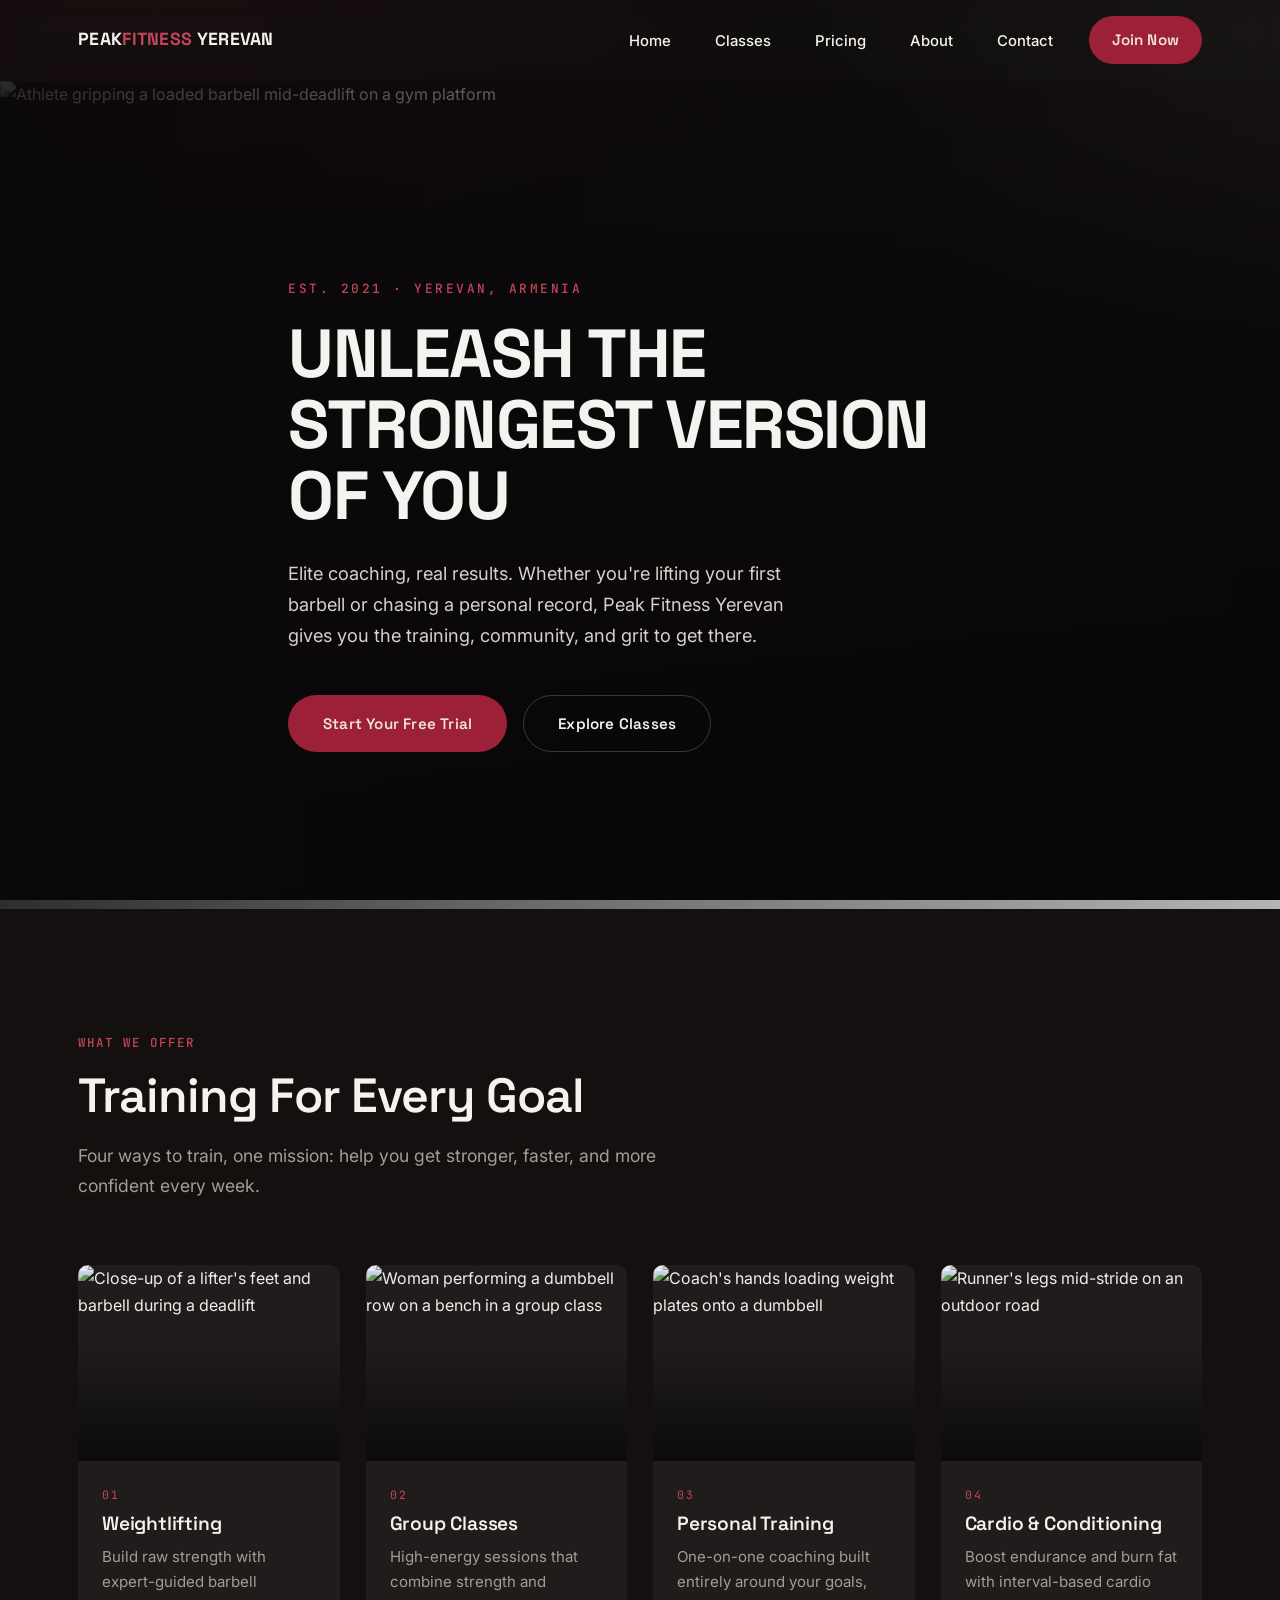
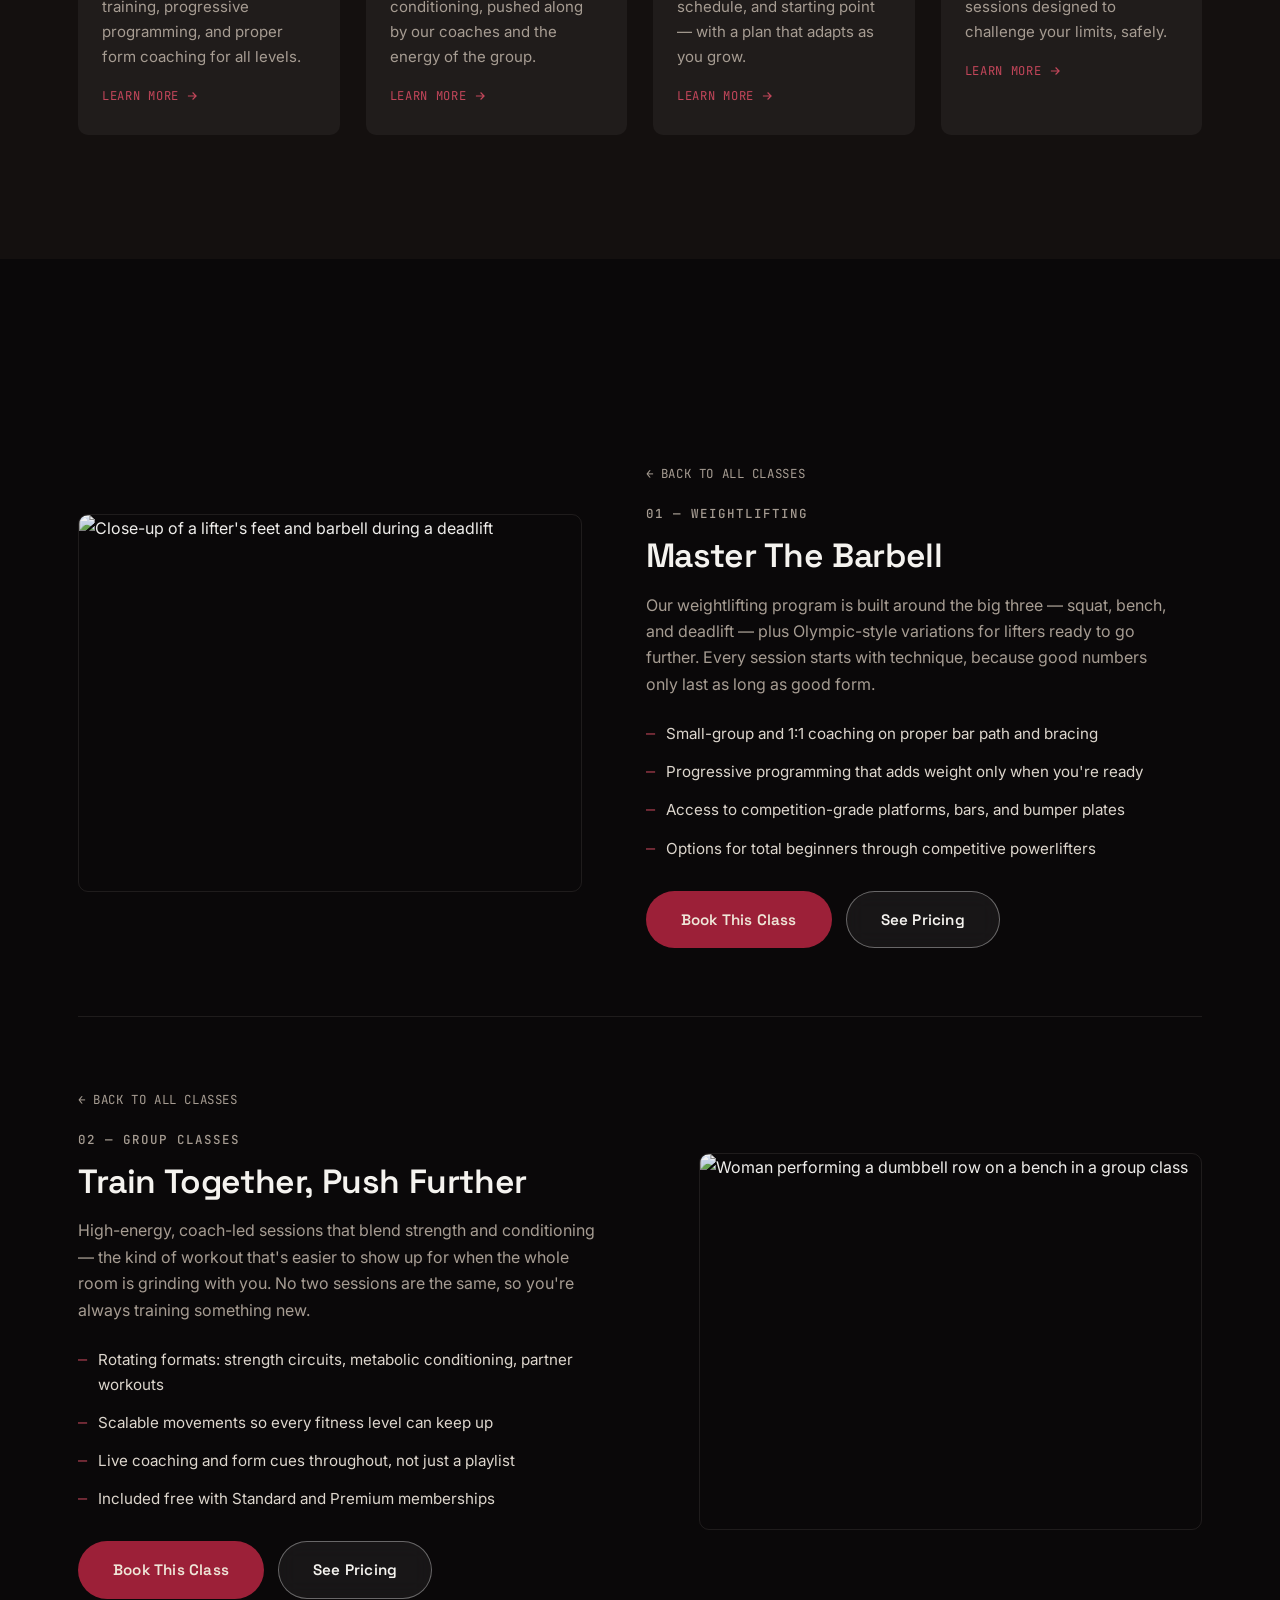
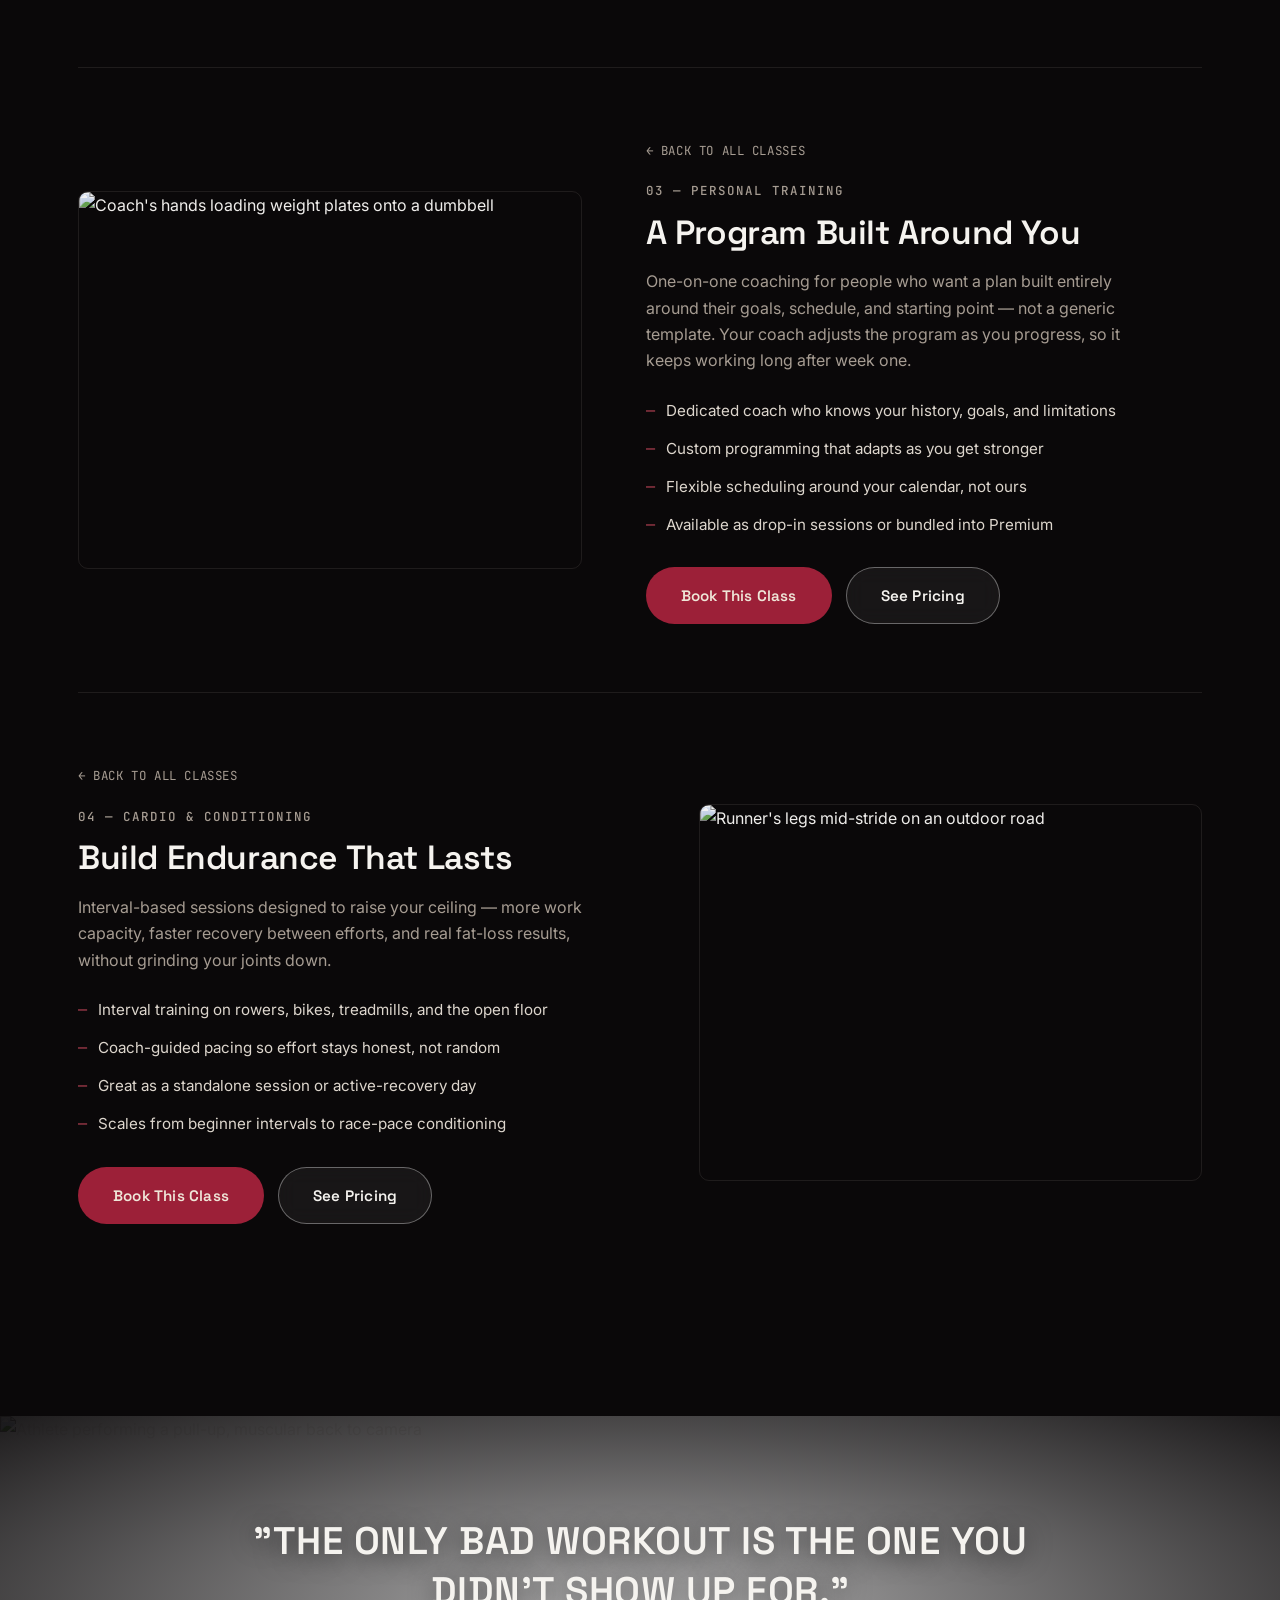
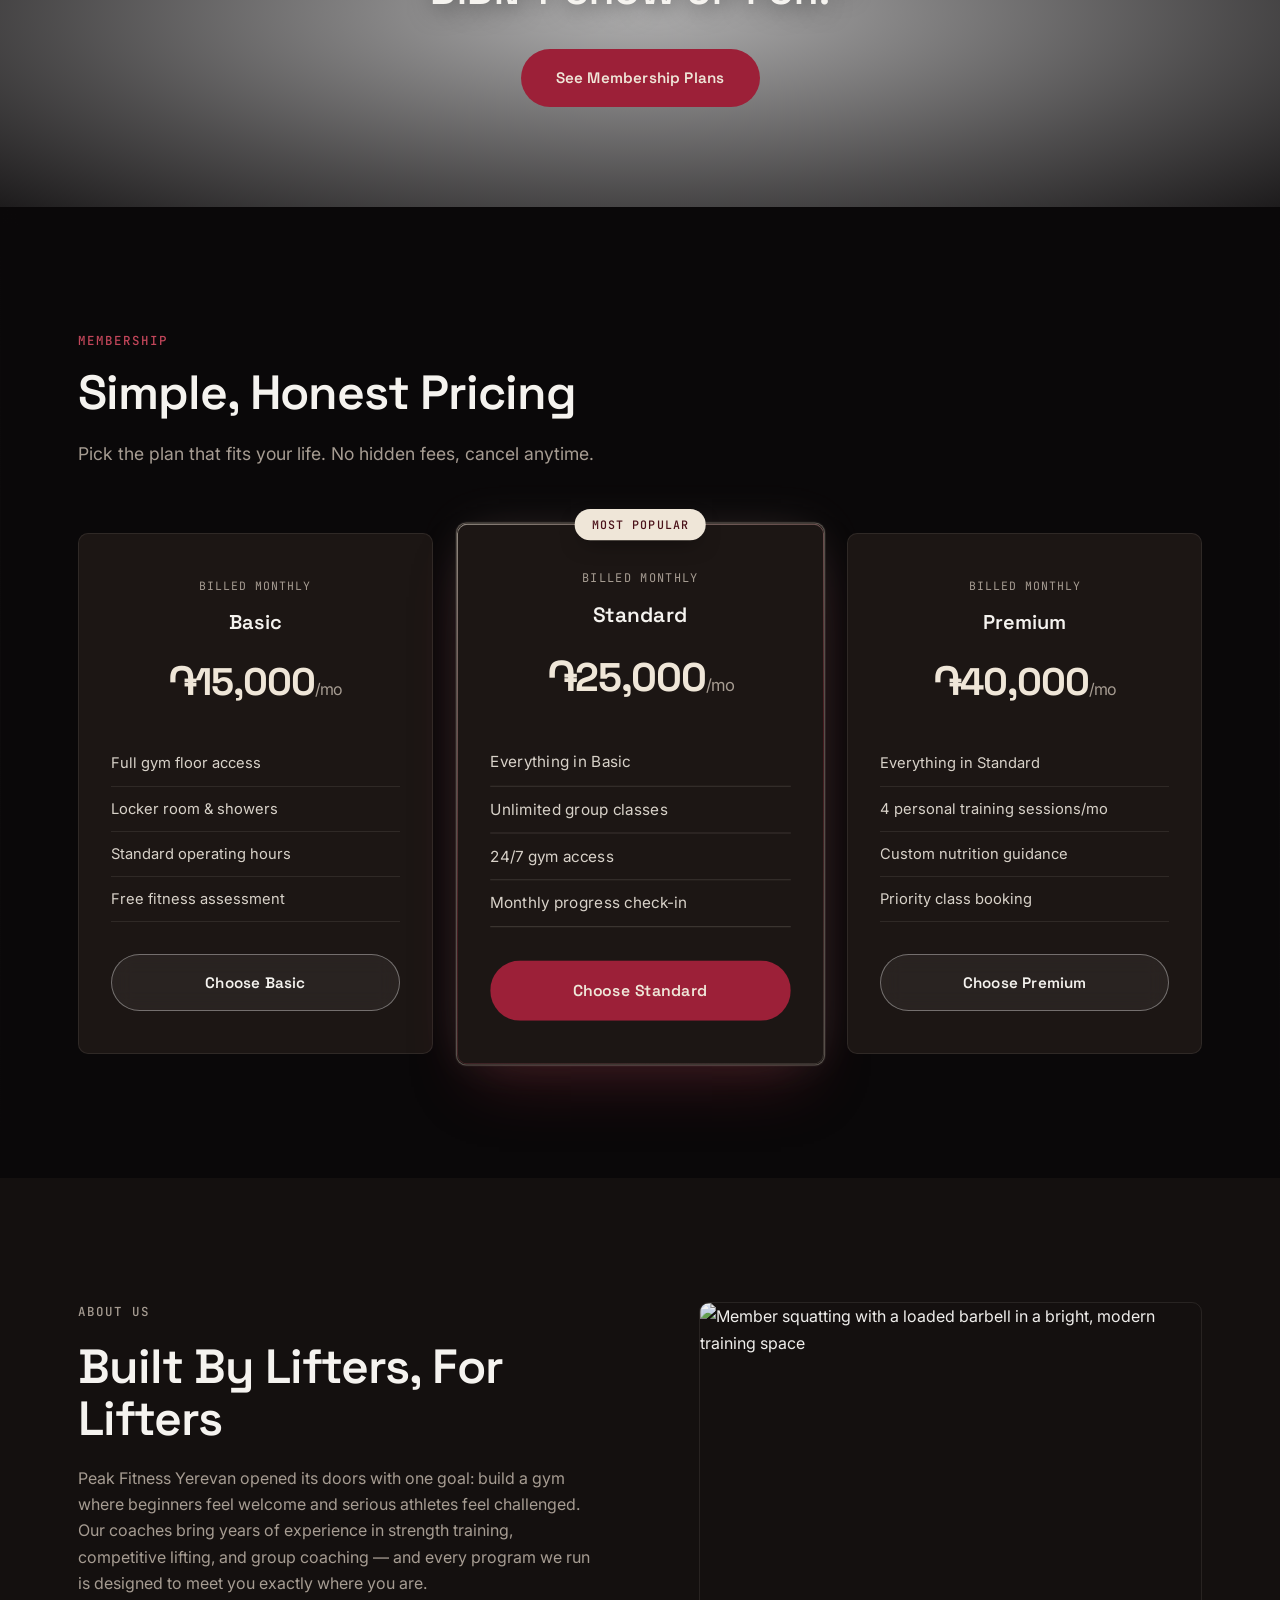
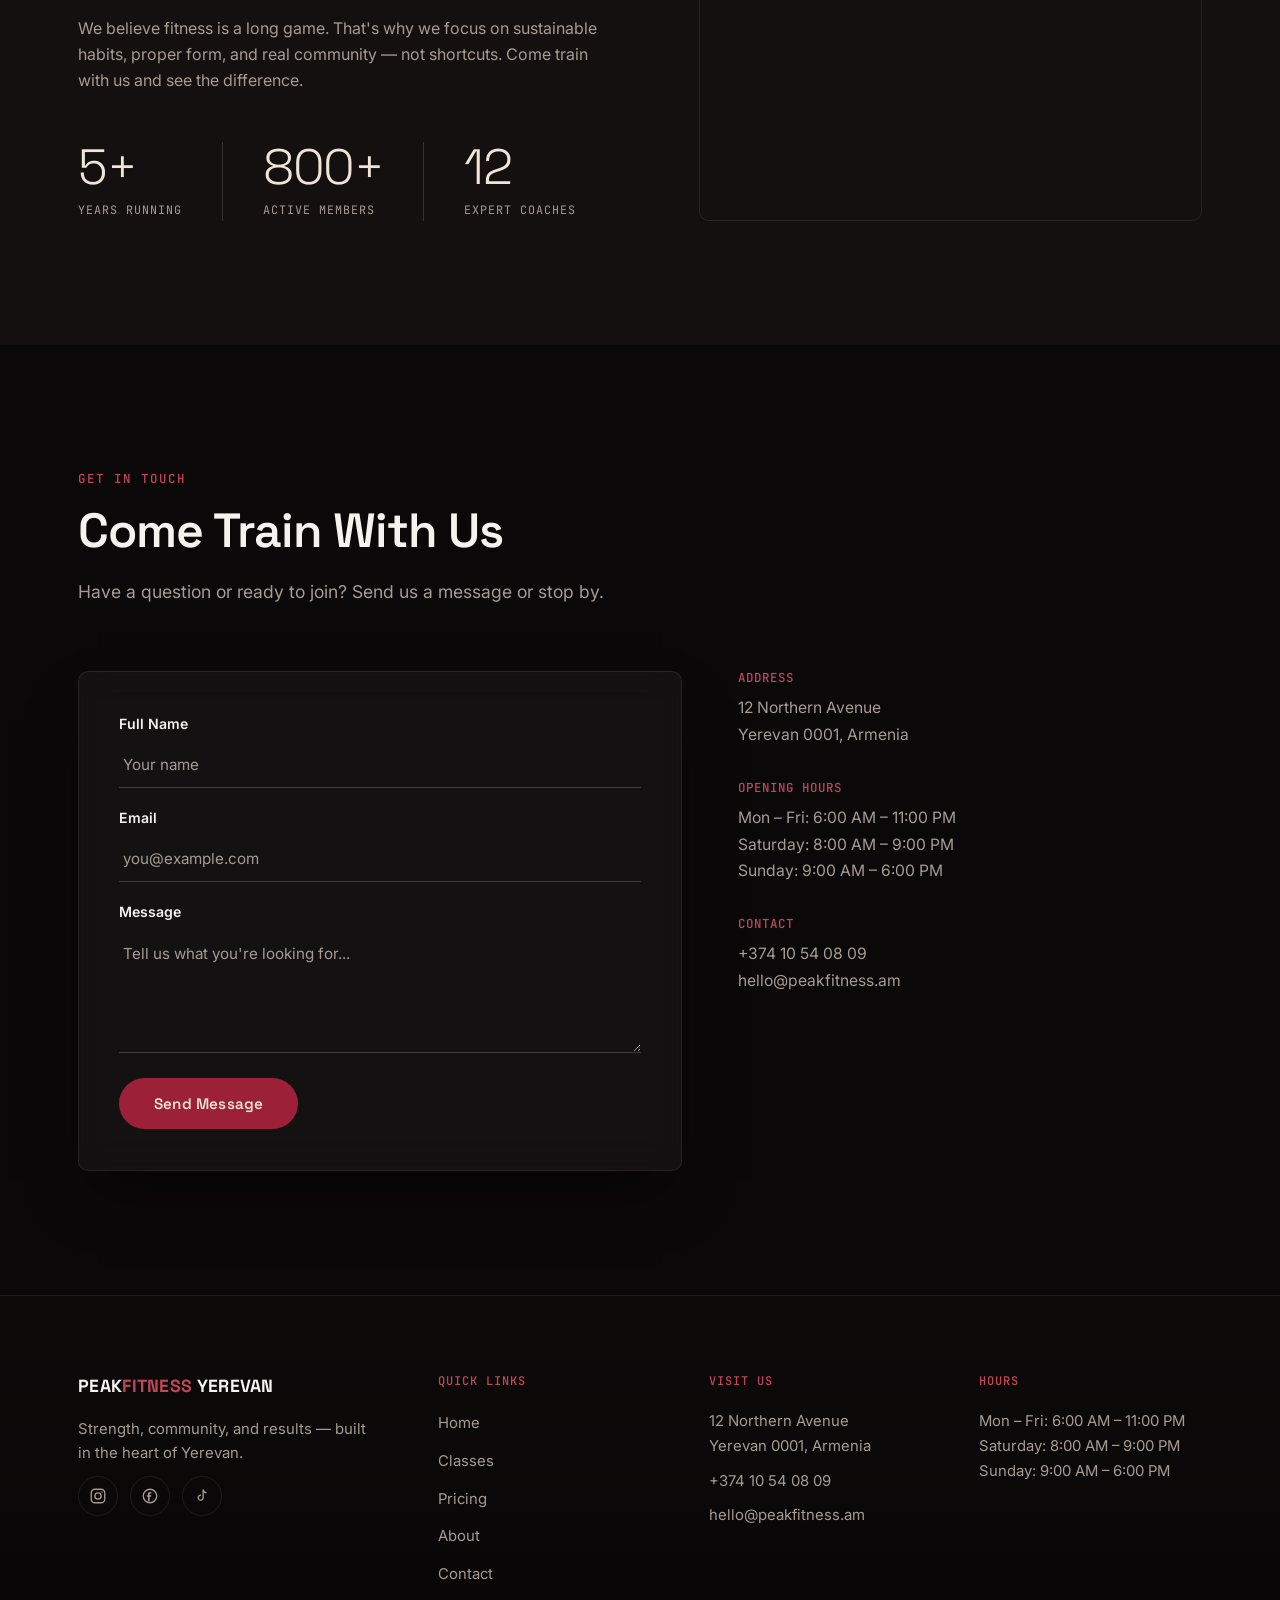
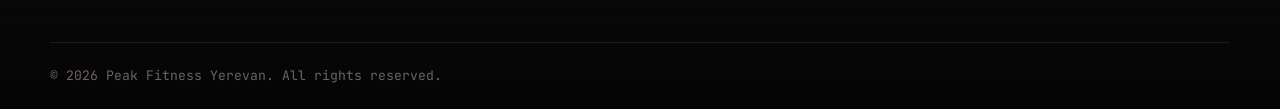
==== index.html @ 77697678 "Refine site into a premium, editorial fitness brand Design polish across the site (no structural cha" ====
<!DOCTYPE html>
<html lang="en">
<head>
  <meta charset="UTF-8" />
  <meta name="viewport" content="width=device-width, initial-scale=1.0" />
  <title>Peak Fitness Yerevan | Train Hard. Get Strong.</title>
  <meta name="description" content="Peak Fitness Yerevan — weightlifting, group classes, personal training and cardio. Join today." />

  <!-- Space Grotesk = headings, Inter = body text, JetBrains Mono = small labels/eyebrows -->
  <link rel="preconnect" href="https://fonts.googleapis.com">
  <link rel="preconnect" href="https://fonts.gstatic.com" crossorigin>
  <link href="https://fonts.googleapis.com/css2?family=Space+Grotesk:wght@300;500;600;700&family=Inter:wght@400;500;600&family=JetBrains+Mono:wght@500&display=swap" rel="stylesheet">

  <link rel="stylesheet" href="css/style.css" />
</head>
<body>

  <!-- ===================== HEADER / NAV ===================== -->
  <header class="site-header" id="siteHeader">
    <div class="container header-inner">
      <a href="#home" class="logo">PEAK<span>FITNESS</span> YEREVAN</a>

      <button class="nav-toggle" id="navToggle" aria-label="Toggle navigation" aria-expanded="false">
        <span></span>
        <span></span>
        <span></span>
      </button>

      <nav class="main-nav" id="mainNav">
        <ul>
          <li><a href="#home">Home</a></li>
          <li><a href="#classes">Classes</a></li>
          <li><a href="#pricing">Pricing</a></li>
          <li><a href="#about">About</a></li>
          <li><a href="#contact">Contact</a></li>
        </ul>
        <a href="#contact" class="btn btn-primary nav-cta">Join Now</a>
      </nav>
    </div>
  </header>

  <!-- ===================== HERO ===================== -->
  <section id="home" class="hero">
    <div class="hero-media">
      <img src="https://images.unsplash.com/photo-1517836357463-d25dfeac3438?auto=format&fit=crop&w=1920&q=75"
           alt="Athlete gripping a loaded barbell mid-deadlift on a gym platform" />
      <div class="hero-scrim"></div>
    </div>
    <div class="container hero-inner" data-reveal>
      <p class="eyebrow">Est. 2021 · Yerevan, Armenia</p>
      <h1>UNLEASH THE STRONGEST VERSION OF YOU</h1>
      <p class="hero-sub">
        Elite coaching, real results. Whether you're lifting your first barbell or chasing a
        personal record, Peak Fitness Yerevan gives you the training, community, and grit to get there.
      </p>
      <div class="hero-actions">
        <a href="#contact" class="btn btn-primary">Start Your Free Trial</a>
        <a href="#classes" class="btn btn-outline">Explore Classes</a>
      </div>
    </div>
  </section>

  <!-- ===================== CLASSES / SERVICES ===================== -->
  <section id="classes" class="section classes">
    <div class="container">
      <p class="section-tag" data-reveal>What We Offer</p>
      <h2 class="section-title" data-reveal>Training For Every Goal</h2>
      <p class="section-desc" data-reveal>
        Four ways to train, one mission: help you get stronger, faster, and more confident every week.
      </p>

      <div class="card-grid">
        <a href="#detail-weightlifting" class="card" data-reveal>
          <div class="card-media">
            <img src="https://images.unsplash.com/photo-1517963879433-6ad2b056d712?auto=format&fit=crop&w=800&q=70"
                 alt="Close-up of a lifter's feet and barbell during a deadlift" loading="lazy" />
          </div>
          <div class="card-body">
            <span class="card-index">01</span>
            <h3>Weightlifting</h3>
            <p>Build raw strength with expert-guided barbell training, progressive programming, and proper form coaching for all levels.</p>
            <span class="card-cta">Learn More
              <svg viewBox="0 0 24 24" fill="none" stroke="currentColor" stroke-width="2" aria-hidden="true"><path d="M5 12h14M13 6l6 6-6 6"/></svg>
            </span>
          </div>
        </a>

        <a href="#detail-group-classes" class="card" data-reveal>
          <div class="card-media">
            <img src="https://images.unsplash.com/photo-1546483875-ad9014c88eba?auto=format&fit=crop&w=800&q=70"
                 alt="Woman performing a dumbbell row on a bench in a group class" loading="lazy" />
          </div>
          <div class="card-body">
            <span class="card-index">02</span>
            <h3>Group Classes</h3>
            <p>High-energy sessions that combine strength and conditioning, pushed along by our coaches and the energy of the group.</p>
            <span class="card-cta">Learn More
              <svg viewBox="0 0 24 24" fill="none" stroke="currentColor" stroke-width="2" aria-hidden="true"><path d="M5 12h14M13 6l6 6-6 6"/></svg>
            </span>
          </div>
        </a>

        <a href="#detail-personal-training" class="card" data-reveal>
          <div class="card-media">
            <img src="https://images.unsplash.com/photo-1583454110551-21f2fa2afe61?auto=format&fit=crop&w=800&q=70"
                 alt="Coach's hands loading weight plates onto a dumbbell" loading="lazy" />
          </div>
          <div class="card-body">
            <span class="card-index">03</span>
            <h3>Personal Training</h3>
            <p>One-on-one coaching built entirely around your goals, schedule, and starting point — with a plan that adapts as you grow.</p>
            <span class="card-cta">Learn More
              <svg viewBox="0 0 24 24" fill="none" stroke="currentColor" stroke-width="2" aria-hidden="true"><path d="M5 12h14M13 6l6 6-6 6"/></svg>
            </span>
          </div>
        </a>

        <a href="#detail-cardio" class="card" data-reveal>
          <div class="card-media">
            <img src="https://images.unsplash.com/photo-1571008887538-b36bb32f4571?auto=format&fit=crop&w=800&q=70"
                 alt="Runner's legs mid-stride on an outdoor road" loading="lazy" />
          </div>
          <div class="card-body">
            <span class="card-index">04</span>
            <h3>Cardio &amp; Conditioning</h3>
            <p>Boost endurance and burn fat with interval-based cardio sessions designed to challenge your limits, safely.</p>
            <span class="card-cta">Learn More
              <svg viewBox="0 0 24 24" fill="none" stroke="currentColor" stroke-width="2" aria-hidden="true"><path d="M5 12h14M13 6l6 6-6 6"/></svg>
            </span>
          </div>
        </a>
      </div>
    </div>
  </section>

  <!-- ===================== CLASS DETAILS ===================== -->
  <section id="class-details" class="section class-details">
    <div class="container">

      <div class="detail-block" id="detail-weightlifting" data-reveal>
        <div class="detail-media">
          <img src="https://images.unsplash.com/photo-1517963879433-6ad2b056d712?auto=format&fit=crop&w=1200&q=75"
               alt="Close-up of a lifter's feet and barbell during a deadlift" loading="lazy" />
        </div>
        <div class="detail-text">
          <a href="#classes" class="detail-back">&larr; Back to All Classes</a>
          <p class="section-tag">01 — Weightlifting</p>
          <h2>Master The Barbell</h2>
          <p>Our weightlifting program is built around the big three — squat, bench, and deadlift — plus Olympic-style variations for lifters ready to go further. Every session starts with technique, because good numbers only last as long as good form.</p>
          <ul class="detail-list">
            <li><span class="dash" aria-hidden="true">&mdash;</span>Small-group and 1:1 coaching on proper bar path and bracing</li>
            <li><span class="dash" aria-hidden="true">&mdash;</span>Progressive programming that adds weight only when you're ready</li>
            <li><span class="dash" aria-hidden="true">&mdash;</span>Access to competition-grade platforms, bars, and bumper plates</li>
            <li><span class="dash" aria-hidden="true">&mdash;</span>Options for total beginners through competitive powerlifters</li>
          </ul>
          <div class="detail-actions">
            <a href="#contact" class="btn btn-primary">Book This Class</a>
            <a href="#pricing" class="btn btn-outline">See Pricing</a>
          </div>
        </div>
      </div>

      <div class="detail-block reverse" id="detail-group-classes" data-reveal>
        <div class="detail-media">
          <img src="https://images.unsplash.com/photo-1546483875-ad9014c88eba?auto=format&fit=crop&w=1200&q=75"
               alt="Woman performing a dumbbell row on a bench in a group class" loading="lazy" />
        </div>
        <div class="detail-text">
          <a href="#classes" class="detail-back">&larr; Back to All Classes</a>
          <p class="section-tag">02 — Group Classes</p>
          <h2>Train Together, Push Further</h2>
          <p>High-energy, coach-led sessions that blend strength and conditioning — the kind of workout that's easier to show up for when the whole room is grinding with you. No two sessions are the same, so you're always training something new.</p>
          <ul class="detail-list">
            <li><span class="dash" aria-hidden="true">&mdash;</span>Rotating formats: strength circuits, metabolic conditioning, partner workouts</li>
            <li><span class="dash" aria-hidden="true">&mdash;</span>Scalable movements so every fitness level can keep up</li>
            <li><span class="dash" aria-hidden="true">&mdash;</span>Live coaching and form cues throughout, not just a playlist</li>
            <li><span class="dash" aria-hidden="true">&mdash;</span>Included free with Standard and Premium memberships</li>
          </ul>
          <div class="detail-actions">
            <a href="#contact" class="btn btn-primary">Book This Class</a>
            <a href="#pricing" class="btn btn-outline">See Pricing</a>
          </div>
        </div>
      </div>

      <div class="detail-block" id="detail-personal-training" data-reveal>
        <div class="detail-media">
          <img src="https://images.unsplash.com/photo-1583454110551-21f2fa2afe61?auto=format&fit=crop&w=1200&q=75"
               alt="Coach's hands loading weight plates onto a dumbbell" loading="lazy" />
        </div>
        <div class="detail-text">
          <a href="#classes" class="detail-back">&larr; Back to All Classes</a>
          <p class="section-tag">03 — Personal Training</p>
          <h2>A Program Built Around You</h2>
          <p>One-on-one coaching for people who want a plan built entirely around their goals, schedule, and starting point — not a generic template. Your coach adjusts the program as you progress, so it keeps working long after week one.</p>
          <ul class="detail-list">
            <li><span class="dash" aria-hidden="true">&mdash;</span>Dedicated coach who knows your history, goals, and limitations</li>
            <li><span class="dash" aria-hidden="true">&mdash;</span>Custom programming that adapts as you get stronger</li>
            <li><span class="dash" aria-hidden="true">&mdash;</span>Flexible scheduling around your calendar, not ours</li>
            <li><span class="dash" aria-hidden="true">&mdash;</span>Available as drop-in sessions or bundled into Premium</li>
          </ul>
          <div class="detail-actions">
            <a href="#contact" class="btn btn-primary">Book This Class</a>
            <a href="#pricing" class="btn btn-outline">See Pricing</a>
          </div>
        </div>
      </div>

      <div class="detail-block reverse" id="detail-cardio" data-reveal>
        <div class="detail-media">
          <img src="https://images.unsplash.com/photo-1571008887538-b36bb32f4571?auto=format&fit=crop&w=1200&q=75"
               alt="Runner's legs mid-stride on an outdoor road" loading="lazy" />
        </div>
        <div class="detail-text">
          <a href="#classes" class="detail-back">&larr; Back to All Classes</a>
          <p class="section-tag">04 — Cardio &amp; Conditioning</p>
          <h2>Build Endurance That Lasts</h2>
          <p>Interval-based sessions designed to raise your ceiling — more work capacity, faster recovery between efforts, and real fat-loss results, without grinding your joints down.</p>
          <ul class="detail-list">
            <li><span class="dash" aria-hidden="true">&mdash;</span>Interval training on rowers, bikes, treadmills, and the open floor</li>
            <li><span class="dash" aria-hidden="true">&mdash;</span>Coach-guided pacing so effort stays honest, not random</li>
            <li><span class="dash" aria-hidden="true">&mdash;</span>Great as a standalone session or active-recovery day</li>
            <li><span class="dash" aria-hidden="true">&mdash;</span>Scales from beginner intervals to race-pace conditioning</li>
          </ul>
          <div class="detail-actions">
            <a href="#contact" class="btn btn-primary">Book This Class</a>
            <a href="#pricing" class="btn btn-outline">See Pricing</a>
          </div>
        </div>
      </div>

    </div>
  </section>

  <!-- ===================== MID-PAGE CTA BAND ===================== -->
  <section class="cta-band">
    <div class="cta-media">
      <img src="https://images.unsplash.com/photo-1526506118085-60ce8714f8c5?auto=format&fit=crop&w=1920&q=70"
           alt="Athlete performing a pull-up, muscular back to camera" loading="lazy" />
      <div class="cta-scrim"></div>
    </div>
    <div class="container cta-inner" data-reveal>
      <p class="quote">"The only bad workout is the one you didn't show up for."</p>
      <a href="#pricing" class="btn btn-primary">See Membership Plans</a>
    </div>
  </section>

  <!-- ===================== PRICING ===================== -->
  <section id="pricing" class="section pricing">
    <div class="pricing-bg" aria-hidden="true">
      <img src="https://images.unsplash.com/photo-1534438327276-14e5300c3a48?auto=format&fit=crop&w=1600&q=60" alt="" loading="lazy" />
    </div>
    <div class="container">
      <p class="section-tag" data-reveal>Membership</p>
      <h2 class="section-title" data-reveal>Simple, Honest Pricing</h2>
      <p class="section-desc" data-reveal>Pick the plan that fits your life. No hidden fees, cancel anytime.</p>

      <div class="pricing-grid">
        <div class="price-card" data-reveal>
          <p class="plan-meta">Billed Monthly</p>
          <h3>Basic</h3>
          <p class="price"><span class="currency">֏</span>15,000<span>/mo</span></p>
          <ul>
            <li>Full gym floor access</li>
            <li>Locker room &amp; showers</li>
            <li>Standard operating hours</li>
            <li>Free fitness assessment</li>
          </ul>
          <a href="#contact" class="btn btn-outline">Choose Basic</a>
        </div>

        <div class="price-card featured" data-reveal>
          <p class="badge">Most Popular</p>
          <p class="plan-meta">Billed Monthly</p>
          <h3>Standard</h3>
          <p class="price"><span class="currency">֏</span>25,000<span>/mo</span></p>
          <ul>
            <li>Everything in Basic</li>
            <li>Unlimited group classes</li>
            <li>24/7 gym access</li>
            <li>Monthly progress check-in</li>
          </ul>
          <a href="#contact" class="btn btn-primary">Choose Standard</a>
        </div>

        <div class="price-card" data-reveal>
          <p class="plan-meta">Billed Monthly</p>
          <h3>Premium</h3>
          <p class="price"><span class="currency">֏</span>40,000<span>/mo</span></p>
          <ul>
            <li>Everything in Standard</li>
            <li>4 personal training sessions/mo</li>
            <li>Custom nutrition guidance</li>
            <li>Priority class booking</li>
          </ul>
          <a href="#contact" class="btn btn-outline">Choose Premium</a>
        </div>
      </div>
    </div>
  </section>

  <!-- ===================== ABOUT ===================== -->
  <section id="about" class="section about">
    <div class="container about-inner">
      <div class="about-text" data-reveal>
        <p class="section-tag">About Us</p>
        <h2 class="section-title">Built By Lifters, For Lifters</h2>
        <p>
          Peak Fitness Yerevan opened its doors with one goal: build a gym where beginners feel
          welcome and serious athletes feel challenged. Our coaches bring years of experience in
          strength training, competitive lifting, and group coaching — and every program we run is
          designed to meet you exactly where you are.
        </p>
        <p>
          We believe fitness is a long game. That's why we focus on sustainable habits, proper form,
          and real community — not shortcuts. Come train with us and see the difference.
        </p>
        <div class="stats">
          <div class="stat">
            <span class="stat-num">5+</span>
            <span class="stat-label">Years Running</span>
          </div>
          <div class="stat">
            <span class="stat-num">800+</span>
            <span class="stat-label">Active Members</span>
          </div>
          <div class="stat">
            <span class="stat-num">12</span>
            <span class="stat-label">Expert Coaches</span>
          </div>
        </div>
      </div>
      <div class="about-image" data-reveal>
        <img src="https://images.unsplash.com/photo-1596357395217-80de13130e92?auto=format&fit=crop&w=1000&q=75"
             alt="Member squatting with a loaded barbell in a bright, modern training space" loading="lazy" />
      </div>
    </div>
  </section>

  <!-- ===================== CONTACT ===================== -->
  <section id="contact" class="section contact">
    <div class="container">
      <p class="section-tag" data-reveal>Get In Touch</p>
      <h2 class="section-title" data-reveal>Come Train With Us</h2>
      <p class="section-desc" data-reveal>Have a question or ready to join? Send us a message or stop by.</p>

      <div class="contact-grid">
        <div class="contact-form-wrap" data-reveal>
          <form class="contact-form" id="contactForm" action="https://formspree.io/f/xljrpdbe" method="post">
            <label for="name">Full Name</label>
            <input type="text" id="name" name="name" placeholder="Your name" required />

            <label for="email">Email</label>
            <input type="email" id="email" name="email" placeholder="you@example.com" required />

            <label for="message">Message</label>
            <textarea id="message" name="message" rows="5" placeholder="Tell us what you're looking for..." required></textarea>

            <p class="form-error" id="formError" role="alert" hidden></p>

            <button type="submit" class="btn btn-primary">Send Message</button>
          </form>

          <div class="form-success" id="formSuccess" hidden>
            <div class="form-success-icon" aria-hidden="true">
              <svg viewBox="0 0 24 24" fill="none" stroke="currentColor" stroke-width="2"><path d="M5 13l4 4L19 7"/></svg>
            </div>
            <h3>Thank you, we've received your message!</h3>
            <p>We'll get back to you within 1 business day. In the meantime, feel free to call us or stop by the gym.</p>
            <button type="button" class="btn btn-outline" id="sendAnotherBtn">Send Another Message</button>
          </div>
        </div>

        <div class="contact-info" data-reveal>
          <div class="info-block">
            <h3>Address</h3>
            <p>12 Northern Avenue<br />Yerevan 0001, Armenia</p>
          </div>
          <div class="info-block">
            <h3>Opening Hours</h3>
            <p>Mon – Fri: 6:00 AM – 11:00 PM<br />
               Saturday: 8:00 AM – 9:00 PM<br />
               Sunday: 9:00 AM – 6:00 PM</p>
          </div>
          <div class="info-block">
            <h3>Contact</h3>
            <p><a href="tel:+37410540809">+374 10 54 08 09</a><br />
               <a href="mailto:hello@peakfitness.am">hello@peakfitness.am</a></p>
          </div>
        </div>
      </div>
    </div>
  </section>

  <!-- ===================== FOOTER ===================== -->
  <footer class="site-footer">
    <div class="container footer-top">
      <div class="footer-col footer-brand">
        <a href="#home" class="logo">PEAK<span>FITNESS</span> YEREVAN</a>
        <p class="footer-tagline">Strength, community, and results — built in the heart of Yerevan.</p>
        <div class="footer-social">
          <a href="#" class="social-icon" aria-label="Instagram" target="_blank" rel="noopener noreferrer">
            <svg viewBox="0 0 24 24" fill="none" stroke="currentColor" stroke-width="1.8"><rect x="3" y="3" width="18" height="18" rx="5"/><circle cx="12" cy="12" r="4.2"/><circle cx="17.3" cy="6.7" r="1" fill="currentColor" stroke="none"/></svg>
          </a>
          <a href="#" class="social-icon" aria-label="Facebook" target="_blank" rel="noopener noreferrer">
            <svg viewBox="0 0 24 24" fill="none" stroke="currentColor" stroke-width="1.8"><circle cx="12" cy="12" r="9"/><path d="M13.8 8.6h-1.2c-.7 0-1.1.4-1.1 1.2V11h2.2l-.3 2.1h-1.9V19h-2.2v-5.9H7.6V11h1.7V9.5c0-1.7 1-2.9 2.8-2.9h1.7v2z" fill="currentColor" stroke="none"/></svg>
          </a>
          <a href="#" class="social-icon" aria-label="TikTok" target="_blank" rel="noopener noreferrer">
            <svg viewBox="0 0 24 24" fill="none" stroke="currentColor" stroke-width="1.8"><path d="M13.5 3.5v10.8a3.3 3.3 0 11-2.9-3.28"/><path d="M13.5 3.5c.5 2.4 2.3 4.1 4.7 4.35"/></svg>
          </a>
        </div>
      </div>

      <div class="footer-col">
        <h4>Quick Links</h4>
        <ul>
          <li><a href="#home">Home</a></li>
          <li><a href="#classes">Classes</a></li>
          <li><a href="#pricing">Pricing</a></li>
          <li><a href="#about">About</a></li>
          <li><a href="#contact">Contact</a></li>
        </ul>
      </div>

      <div class="footer-col">
        <h4>Visit Us</h4>
        <p>12 Northern Avenue<br />Yerevan 0001, Armenia</p>
        <p><a href="tel:+37410540809">+374 10 54 08 09</a></p>
        <p><a href="mailto:hello@peakfitness.am">hello@peakfitness.am</a></p>
      </div>

      <div class="footer-col">
        <h4>Hours</h4>
        <p>Mon – Fri: 6:00 AM – 11:00 PM<br />
           Saturday: 8:00 AM – 9:00 PM<br />
           Sunday: 9:00 AM – 6:00 PM</p>
      </div>
    </div>

    <div class="container footer-bottom">
      <p>&copy; 2026 Peak Fitness Yerevan. All rights reserved.</p>
    </div>
  </footer>

  <script src="js/script.js"></script>
</body>
</html>
---- css/style.css ----
/* =========================================================
   1. VARIABLES & RESET
   "Wine & Ivory" palette — a deeper, richer red (not stock
   template crimson), a warm near-black instead of flat black,
   and a supporting ivory/gold tone for premium accents.
   One place to change the whole site's theme if needed.
   ========================================================= */
:root {
  --bg: #0a0809;            /* page background (base) */
  --bg-elevated: #14100f;   /* section background, one step up */
  --surface: #1c1614;       /* card / panel background */
  --surface-2: #241c19;     /* hover state of a panel */

  --accent: #7c1d2e;        /* deep wine red — tags, borders, badges, decorative glows */
  --accent-text: #c2465a;   /* lighter wine-rose — used for text/links on dark backgrounds so it stays legible */
  --accent-dim: #4a1119;    /* darkest wine — text on light surfaces (badges) */
  --accent-btn: #9c2038;    /* punchier wine — button fills only */
  --accent-btn-hover: #b92944;

  --ivory: #efe6d8;         /* supporting accent — premium highlights, glows, borders */
  --ivory-soft: rgba(239, 230, 216, 0.12);

  --white: #f5f3ef;         /* warm off-white used as primary text color */
  --ink-muted: #a69c92;     /* warm muted gray for secondary/body copy */
  --hairline: rgba(239, 230, 216, 0.09);

  --font-heading: 'Space Grotesk', 'Segoe UI', sans-serif;
  --font-body: 'Inter', 'Segoe UI', sans-serif;
  --font-mono: 'JetBrains Mono', 'Courier New', monospace;
  /* Guaranteed glyph coverage for non-Latin characters (e.g. the
     Armenian Dram sign, ֏) that Space Grotesk / Inter don't include. */
  --font-safe: -apple-system, BlinkMacSystemFont, 'Segoe UI', 'Noto Sans', Arial, sans-serif;

  --max-width: 1180px;
  --radius: 10px;
  --ease: cubic-bezier(0.16, 1, 0.3, 1);
}

* {
  margin: 0;
  padding: 0;
  box-sizing: border-box;
}

html {
  scroll-behavior: smooth;
}

body {
  font-family: var(--font-body);
  color: var(--white);
  /* Subtle gradient + soft color glows instead of flat solid black —
     gives the dark background depth without looking "textured" or busy. */
  background:
    radial-gradient(1100px 650px at 12% -8%, rgba(124, 29, 46, 0.12), transparent 60%),
    radial-gradient(900px 560px at 100% 4%, rgba(239, 230, 216, 0.05), transparent 55%),
    linear-gradient(180deg, #120d0d 0%, #0a0809 45%, #060505 100%);
  background-attachment: fixed;
  line-height: 1.65;
  -webkit-font-smoothing: antialiased;
  overflow-x: hidden; /* the diagonal stripes can bleed slightly at the edge */
}

img {
  max-width: 100%;
  display: block;
}

a {
  text-decoration: none;
  color: inherit;
}

ul {
  list-style: none;
}

h1, h2, h3 {
  font-family: var(--font-heading);
  line-height: 1.15;
  font-weight: 600;
}

.container {
  width: 100%;
  max-width: var(--max-width);
  margin: 0 auto;
  padding: 0 28px;
}

.section {
  padding: 124px 0;
  position: relative;
}

.section-tag {
  color: var(--accent-text);
  font-family: var(--font-mono);
  font-weight: 500;
  letter-spacing: 2px;
  text-transform: uppercase;
  font-size: 0.78rem;
  margin-bottom: 16px;
}

.section-title {
  font-size: clamp(2rem, 4.2vw, 3rem);
  font-weight: 600;
  line-height: 1.08;
  margin-bottom: 20px;
  letter-spacing: -1px;
}

.section-desc {
  max-width: 580px;
  color: var(--ink-muted);
  margin-bottom: 64px;
  font-size: 1.1rem;
  line-height: 1.7;
}

/* Alternate background bands so sections read as distinct, not one
   continuous slab of black */
.classes, .about { background: var(--bg-elevated); }
.pricing, .contact { background: var(--bg); }
.class-details { background: var(--bg); }

/* Cohesive photography grade — the single most unifying move. Every
   content photo is pulled toward the same slightly-desaturated, higher-
   contrast register so a set of separate stock shots reads as one
   campaign shot for this brand. (Decorative/near-invisible images like
   the pricing background are intentionally excluded.) */
.hero-media img,
.card-media img,
.detail-media img,
.cta-media img,
.about-image img {
  filter: saturate(0.68) contrast(1.06) brightness(0.95);
}

/* =========================================================
   2. SCROLL-REVEAL ANIMATION
   Elements tagged data-reveal start faded/lowered, then a tiny
   bit of JS adds .is-visible when they scroll into view.
   ========================================================= */
[data-reveal] {
  opacity: 0;
  transform: translateY(24px);
  transition: opacity 0.7s var(--ease), transform 0.7s var(--ease);
}

[data-reveal].is-visible {
  opacity: 1;
  transform: translateY(0);
}

/* Container-level reveals that cascade their children in with a gentle
   stagger, rather than moving as one big block (which reads as "already
   there" by the time you scroll down to it). The container itself stays
   put; its children fade/slide in one after another. Used by the hero
   and each class-detail block. */
.hero-inner[data-reveal],
.detail-block[data-reveal] {
  opacity: 1;
  transform: none;
}

.hero-inner > *,
.detail-block .detail-media,
.detail-block .detail-text > * {
  opacity: 0;
  transform: translateY(18px);
  transition: opacity 0.65s var(--ease), transform 0.65s var(--ease),
              color 0.25s var(--ease);
}

.hero-inner.is-visible > *,
.detail-block.is-visible .detail-media,
.detail-block.is-visible .detail-text > * {
  opacity: 1;
  transform: none;
}

/* Stagger: each item starts a beat after the one before it */
.hero-inner.is-visible > *:nth-child(1) { transition-delay: 0.05s; }
.hero-inner.is-visible > *:nth-child(2) { transition-delay: 0.15s; }
.hero-inner.is-visible > *:nth-child(3) { transition-delay: 0.25s; }
.hero-inner.is-visible > *:nth-child(4) { transition-delay: 0.35s; }

.detail-block.is-visible .detail-media { transition-delay: 0.05s; }
.detail-block.is-visible .detail-text > *:nth-child(1) { transition-delay: 0.10s; }
.detail-block.is-visible .detail-text > *:nth-child(2) { transition-delay: 0.16s; }
.detail-block.is-visible .detail-text > *:nth-child(3) { transition-delay: 0.22s; }
.detail-block.is-visible .detail-text > *:nth-child(4) { transition-delay: 0.28s; }
.detail-block.is-visible .detail-text > *:nth-child(5) { transition-delay: 0.34s; }
.detail-block.is-visible .detail-text > *:nth-child(6) { transition-delay: 0.40s; }

@media (prefers-reduced-motion: reduce) {
  [data-reveal],
  .hero-inner > *,
  .detail-block .detail-media,
  .detail-block .detail-text > * {
    opacity: 1;
    transform: none;
    transition: none;
  }
  html { scroll-behavior: auto; }
}

/* =========================================================
   3. BUTTONS
   ========================================================= */
.btn {
  display: inline-block;
  padding: 15px 34px;
  border-radius: 999px; /* pill-shaped, site-wide */
  font-weight: 600;
  font-family: var(--font-heading);
  font-size: 0.95rem;
  letter-spacing: 0.2px;
  cursor: pointer;
  border: 1.5px solid transparent;
  transition: transform 0.25s var(--ease), background 0.25s var(--ease),
              color 0.25s var(--ease), box-shadow 0.25s var(--ease),
              border-color 0.25s var(--ease), filter 0.25s var(--ease);
}

.btn-primary {
  background: var(--accent-btn);
  color: var(--ivory);
  box-shadow: 0 0 0 0 rgba(156, 32, 56, 0.5);
}

.btn-primary:hover {
  background: var(--accent-btn-hover);
  transform: translateY(-2px);
  box-shadow: 0 12px 26px -14px rgba(0, 0, 0, 0.7);
}

/* Frosted-glass secondary button — sits on photos and dark surfaces
   throughout, so a translucent blur reads better than a solid box. */
.btn-outline {
  background: rgba(255, 255, 255, 0.06);
  border-color: rgba(255, 255, 255, 0.35);
  color: var(--white);
  backdrop-filter: blur(10px);
  -webkit-backdrop-filter: blur(10px);
}

.btn-outline:hover {
  border-color: rgba(255, 255, 255, 0.6);
  background: rgba(255, 255, 255, 0.12);
  transform: translateY(-2px);
}

/* Hero's secondary CTA sits on a busy photo, so a clean transparent
   hairline reads better here than the frosted-glass fill. Scoped to the
   hero only — the outline buttons elsewhere keep their frosted style. */
.hero-actions .btn-outline {
  background: transparent;
  border-width: 1px;
  border-color: rgba(255, 255, 255, 0.2);
  backdrop-filter: none;
  -webkit-backdrop-filter: none;
}

.hero-actions .btn-outline:hover {
  background: rgba(255, 255, 255, 0.06);
  border-color: rgba(255, 255, 255, 0.4);
}

/* =========================================================
   4. HEADER / NAVIGATION
   Turns into a blurred "glass" bar once you scroll past the hero.
   ========================================================= */
.site-header {
  position: sticky;
  top: 0;
  z-index: 200;
  /* Translucent + blurred from the start so the bar reads as floating
     over the page, not a solid strip — gets a touch more opaque on scroll. */
  background: rgba(15, 15, 15, 0.35);
  backdrop-filter: blur(10px);
  -webkit-backdrop-filter: blur(10px);
  border-bottom: 1px solid transparent;
  transition: background 0.35s var(--ease), border-color 0.35s var(--ease), backdrop-filter 0.35s var(--ease);
}

.site-header.scrolled {
  background: rgba(15, 15, 15, 0.7);
  backdrop-filter: blur(16px);
  -webkit-backdrop-filter: blur(16px);
  border-bottom-color: var(--hairline);
}

.header-inner {
  display: flex;
  align-items: center;
  justify-content: space-between;
  height: 80px;
}

.logo {
  font-family: var(--font-heading);
  font-weight: 700;
  font-size: 1.1rem;
  color: var(--white);
  letter-spacing: 0.3px;
}

.logo span {
  color: var(--accent-text);
}

.main-nav {
  display: flex;
  align-items: center;
  gap: 36px;
}

.main-nav ul {
  display: flex;
  gap: 2.75rem;
}

.main-nav ul li a {
  position: relative;
  color: var(--white);
  font-weight: 500;
  font-size: 0.93rem;
  padding-bottom: 4px;
}

.main-nav ul li a::after {
  content: '';
  position: absolute;
  left: 0;
  bottom: 0;
  width: 0;
  height: 2px;
  background: var(--accent-text);
  transition: width 0.25s var(--ease);
}

.main-nav ul li a:hover::after {
  width: 100%;
}

.nav-cta {
  padding: 10px 22px;
}

.nav-toggle {
  display: none;
  flex-direction: column;
  justify-content: center;
  gap: 5px;
  background: none;
  border: none;
  cursor: pointer;
  width: 30px;
  height: 30px;
}

.nav-toggle span {
  display: block;
  height: 2px;
  width: 100%;
  background: var(--white);
  transition: transform 0.25s var(--ease), opacity 0.25s var(--ease);
}

/* =========================================================
   5. HERO
   Full-bleed photo with a dark scrim so the headline stays
   readable, plus the diagonal "cut" stripe marking the seam.
   ========================================================= */
.hero {
  position: relative;
  min-height: 92vh;
  display: flex;
  align-items: center;
  padding: 160px 0 120px;
  overflow: hidden;
}

.hero-media {
  position: absolute;
  inset: 0;
  z-index: 0;
}

.hero-media img {
  width: 100%;
  height: 100%;
  object-fit: cover;
  object-position: center 30%;
}

.hero-scrim {
  position: absolute;
  inset: 0;
  /* Directional fade: strong (85%) on the left where the headline sits,
     down to light (30%) on the right so the photo's own detail and
     lighting show through instead of a flat dark block. */
  background: linear-gradient(90deg, rgba(10,8,9,0.85) 0%, rgba(10,8,9,0.6) 42%, rgba(10,8,9,0.3) 100%);
}

.hero-inner {
  position: relative;
  z-index: 1;
  max-width: 760px;
}

.eyebrow {
  color: var(--accent-text);
  font-family: var(--font-mono);
  text-transform: uppercase;
  letter-spacing: 2.5px;
  font-weight: 500;
  font-size: 0.8rem;
  opacity: 0.8;
  margin-bottom: 20px;
}

.hero h1 {
  font-size: clamp(2.5rem, 6.2vw, 4.25rem);
  font-weight: 700;
  line-height: 1.04;
  margin-bottom: 26px;
  letter-spacing: -1.5px;
}

.hero-sub {
  font-size: 1.14rem;
  line-height: 1.7;
  color: #d7d0c9;
  max-width: 500px;
  margin: 0 0 44px;
}

.hero-actions {
  display: flex;
  gap: 16px;
  flex-wrap: wrap;
}

/* =========================================================
   6. CLASSES / SERVICES
   Each card is now a full <a> — the whole card is clickable and
   scrolls to a detailed section further down the page.
   ========================================================= */
.card-grid {
  display: grid;
  /* Four even columns so every card carries equal weight in one row —
     no single card stranded alone on a second row. */
  grid-template-columns: repeat(4, 1fr);
  gap: 26px;
}

/* 4 across on desktop → a balanced 2x2 on tablets → single column on phones */
@media (max-width: 1040px) {
  .card-grid {
    grid-template-columns: repeat(2, 1fr);
  }
}

@media (max-width: 560px) {
  .card-grid {
    grid-template-columns: 1fr;
  }
}

.card {
  display: block;
  background: rgba(255, 255, 255, 0.05);
  border: none;
  border-radius: var(--radius);
  overflow: hidden;
  transition: transform 0.4s var(--ease), background 0.4s var(--ease), box-shadow 0.4s var(--ease);
}

.card:hover {
  transform: translateY(-6px);
  background: rgba(255, 255, 255, 0.08);
  box-shadow: 0 24px 44px -18px rgba(0, 0, 0, 0.6);
}

.card-media {
  position: relative;
  aspect-ratio: 4 / 3;
  overflow: hidden;
}

.card-media img {
  width: 100%;
  height: 100%;
  object-fit: cover;
  transition: transform 0.6s var(--ease);
}

.card:hover .card-media img {
  transform: scale(1.08);
}

.card-media::after {
  content: '';
  position: absolute;
  inset: 0;
  background: linear-gradient(180deg, rgba(10,8,9,0) 40%, rgba(10,8,9,0.9) 100%);
}

.card-body {
  padding: 24px 24px 28px;
}

/* Numbered index that mirrors the "01 — Weightlifting" markers on the
   detail sections below, tying the card grid to those anchors as one
   sequence rather than four unrelated tiles. */
.card-index {
  display: block;
  font-family: var(--font-mono);
  font-size: 0.72rem;
  letter-spacing: 2px;
  color: var(--accent-text);
  margin-bottom: 9px;
}

.card-body h3 {
  font-size: 1.2rem;
  letter-spacing: -0.2px;
  margin-bottom: 10px;
}

.card-body p {
  color: var(--ink-muted);
  font-size: 0.94rem;
}

.card-cta {
  display: inline-flex;
  align-items: center;
  gap: 6px;
  margin-top: 16px;
  font-family: var(--font-mono);
  font-size: 0.76rem;
  text-transform: uppercase;
  letter-spacing: 0.7px;
  color: var(--accent-text);
}

.card-cta svg {
  width: 14px;
  height: 14px;
  transition: transform 0.3s var(--ease);
}

.card:hover .card-cta svg {
  transform: translateX(4px);
}

/* =========================================================
   8. MID-PAGE CTA BAND
   ========================================================= */
.cta-band {
  position: relative;
  z-index: 1;
}

.cta-media {
  position: absolute;
  inset: 0;
}

.cta-media img {
  width: 100%;
  height: 100%;
  object-fit: cover;
  object-position: center 20%;
}

.cta-scrim {
  position: absolute;
  inset: 0;
  /* Vignette instead of a flat top-to-bottom scrim — lets the photo
     read clearly through the center, darkening only toward the edges. */
  background: radial-gradient(ellipse at center, rgba(10,8,9,0.32) 0%, rgba(10,8,9,0.72) 65%, rgba(10,8,9,0.92) 100%);
}

.cta-inner {
  position: relative;
  z-index: 1;
  padding: 100px 28px;
  text-align: center;
  display: flex;
  flex-direction: column;
  align-items: center;
  gap: 34px;
}

.cta-inner .quote {
  font-family: var(--font-heading);
  font-weight: 600;
  text-transform: uppercase;
  font-size: clamp(1.5rem, 3.2vw, 2.4rem);
  line-height: 1.3;
  letter-spacing: 0.5px;
  max-width: 820px;
  text-shadow: 0 4px 24px rgba(0, 0, 0, 0.5);
}

/* =========================================================
   9. CLASS DETAILS
   Anchored sections the class cards scroll down to. Alternating
   media/text layout, separated by hairlines, echoing the About
   section's grid so it feels like the same design system.
   ========================================================= */
.class-details .container {
  padding-top: 8px;
}

.detail-block {
  display: grid;
  grid-template-columns: 0.95fr 1.05fr;
  gap: 64px;
  align-items: center;
  padding: 68px 0;
  scroll-margin-top: 100px;
}

.detail-block:not(:first-child) {
  border-top: 1px solid var(--hairline);
}

.detail-block.reverse {
  grid-template-columns: 1.05fr 0.95fr;
}

.detail-block.reverse .detail-media {
  order: 2;
}

.detail-block.reverse .detail-text {
  order: 1;
}

.detail-media {
  position: relative;
  border-radius: var(--radius);
  overflow: hidden;
  aspect-ratio: 4 / 3;
  border: 1px solid var(--hairline);
}

.detail-media img {
  width: 100%;
  height: 100%;
  object-fit: cover;
}

.detail-back {
  display: inline-flex;
  align-items: center;
  gap: 6px;
  font-family: var(--font-mono);
  font-size: 0.78rem;
  text-transform: uppercase;
  letter-spacing: 0.6px;
  color: var(--ink-muted);
  margin-bottom: 20px;
  transition: color 0.25s var(--ease);
}

.detail-back:hover {
  color: var(--accent-text);
}

.detail-text .section-tag {
  margin-bottom: 12px;
}

.detail-text h2 {
  font-size: clamp(1.5rem, 3vw, 2.1rem);
  margin-bottom: 16px;
  letter-spacing: -0.4px;
}

.detail-text > p {
  color: var(--ink-muted);
  max-width: 520px;
  margin-bottom: 24px;
}

.detail-list {
  display: flex;
  flex-direction: column;
  gap: 13px;
  margin-bottom: 30px;
}

.detail-list li {
  display: flex;
  align-items: flex-start;
  gap: 11px;
  font-size: 0.95rem;
  color: #ddd6cd;
}

.detail-list li .dash {
  flex-shrink: 0;
  font-family: var(--font-mono);
  font-weight: 300;
  color: var(--accent-text);
}

.detail-actions {
  display: flex;
  gap: 14px;
  flex-wrap: wrap;
}

/* =========================================================
   10. PRICING
   Featured plan is now distinguished with a refined
   gradient-line border + soft glow, not a full color block.
   ========================================================= */
.pricing {
  position: relative;
  overflow: hidden;
}

.pricing-bg {
  position: absolute;
  inset: 0;
  z-index: 0;
}

.pricing-bg img {
  width: 100%;
  height: 100%;
  object-fit: cover;
  opacity: 0.12;
}

.pricing-bg::after {
  content: '';
  position: absolute;
  inset: 0;
  background: linear-gradient(180deg, var(--bg) 0%, rgba(10,8,9,0.85) 50%, var(--bg) 100%);
}

.pricing .container {
  position: relative;
  z-index: 1;
}

.pricing-grid {
  display: grid;
  grid-template-columns: repeat(auto-fit, minmax(270px, 1fr));
  gap: 30px;
  align-items: stretch;
}

.price-card {
  background: var(--surface);
  border: 1px solid var(--hairline);
  border-radius: var(--radius);
  padding: 42px 32px;
  text-align: center;
  display: flex;
  flex-direction: column;
  position: relative;
  z-index: 1;
  transition: transform 0.4s var(--ease), box-shadow 0.4s var(--ease), border-color 0.4s var(--ease);
}

/* Soft colored glow that expands in from behind the card on hover —
   sits behind everything via z-index:-1, independent of the featured
   card's gradient-line border (::before). */
.price-card::after {
  content: '';
  position: absolute;
  inset: -20px;
  z-index: -1;
  border-radius: calc(var(--radius) + 20px);
  background: radial-gradient(circle at 50% 35%, rgba(124, 29, 46, 0.5), transparent 70%);
  opacity: 0;
  transform: scale(0.92);
  filter: blur(20px);
  transition: opacity 0.45s var(--ease), transform 0.45s var(--ease);
  pointer-events: none;
}

.price-card:hover {
  transform: translateY(-8px) scale(1.02);
  box-shadow: 0 22px 44px -18px rgba(0, 0, 0, 0.6), 0 0 0 1px rgba(239, 230, 216, 0.06);
  border-color: rgba(239, 230, 216, 0.18);
}

.price-card:hover::after {
  opacity: 1;
  transform: scale(1.06);
}

.price-card.featured {
  background: var(--surface);
  border-color: rgba(239, 230, 216, 0.3);
  transform: scale(1.04);
  box-shadow:
    0 0 0 1px rgba(239, 230, 216, 0.05),
    0 30px 60px -20px rgba(124, 29, 46, 0.4),
    0 0 46px -12px rgba(239, 230, 216, 0.18);
}

/* Thin gradient-line border wrapped around the featured card —
   the "highlight, not a color block" treatment. */
.price-card.featured::before {
  content: '';
  position: absolute;
  inset: 0;
  border-radius: inherit;
  padding: 1px;
  background: linear-gradient(150deg, rgba(239, 230, 216, 0.55), rgba(124, 29, 46, 0.45) 55%, rgba(239, 230, 216, 0.15));
  -webkit-mask: linear-gradient(#000 0 0) content-box, linear-gradient(#000 0 0);
  -webkit-mask-composite: xor;
  mask-composite: exclude;
  pointer-events: none;
}

.price-card.featured:hover {
  transform: scale(1.04) translateY(-8px);
  box-shadow:
    0 0 0 1px rgba(239, 230, 216, 0.08),
    0 34px 68px -18px rgba(124, 29, 46, 0.5),
    0 0 54px -10px rgba(239, 230, 216, 0.24);
}

.badge {
  position: absolute;
  top: -14px;
  left: 50%;
  transform: translateX(-50%);
  background: var(--ivory);
  color: var(--accent-dim);
  font-family: var(--font-mono);
  font-size: 0.7rem;
  font-weight: 500;
  padding: 6px 16px;
  border-radius: 20px;
  text-transform: uppercase;
  letter-spacing: 0.8px;
  box-shadow: 0 8px 20px -8px rgba(0, 0, 0, 0.5);
}

.plan-meta {
  font-family: var(--font-mono);
  font-size: 0.72rem;
  text-transform: uppercase;
  letter-spacing: 1px;
  color: var(--ink-muted);
  margin-bottom: 16px;
}

.price-card h3 {
  font-size: 1.25rem;
  margin-bottom: 16px;
}

.price-card .price {
  font-family: var(--font-heading);
  font-size: 2.4rem;
  font-weight: 700;
  margin-bottom: 28px;
  letter-spacing: -1px;
  color: var(--ivory);
}

/* Isolates the Armenian Dram sign in a font stack with verified glyph
   coverage — Space Grotesk doesn't include Armenian characters, and
   without this it was silently falling back to a mismatched glyph. */
.price-card .price .currency {
  font-family: var(--font-safe);
  font-weight: 600;
}

.price-card .price span:not(.currency) {
  font-size: 1rem;
  font-weight: 400;
  color: var(--ink-muted);
  font-family: var(--font-body);
}

.price-card ul {
  margin-bottom: 32px;
  flex-grow: 1;
  text-align: left;
}

.price-card ul li {
  padding: 10px 0;
  border-bottom: 1px solid var(--hairline);
  font-size: 0.92rem;
  color: #d8d2c9;
}

.price-card.featured ul li {
  border-bottom-color: rgba(239, 230, 216, 0.14);
}

/* =========================================================
   11. ABOUT
   ========================================================= */
.about-inner {
  display: grid;
  grid-template-columns: 1.05fr 0.95fr;
  gap: 64px;
  align-items: center;
}

.about-text p {
  color: var(--ink-muted);
  max-width: 52ch;
  margin-bottom: 18px;
}

.stats {
  display: flex;
  margin-top: 48px;
  flex-wrap: wrap;
}

.stat {
  display: flex;
  flex-direction: column;
  padding: 0 40px;
  border-left: 1px solid rgba(239, 230, 216, 0.16);
}

.stat:first-child {
  padding-left: 0;
  border-left: none;
}

.stat-num {
  font-family: var(--font-heading);
  font-size: clamp(2.5rem, 4.2vw, 3.1rem);
  font-weight: 300;
  line-height: 1;
  letter-spacing: -1.5px;
  color: var(--ivory);
}

.stat-label {
  font-family: var(--font-mono);
  font-size: 0.73rem;
  color: var(--ink-muted);
  text-transform: uppercase;
  letter-spacing: 1px;
  margin-top: 10px;
}

.about-image {
  position: relative;
  /* Stretch to match the text column's natural height instead of forcing
     a fixed portrait ratio, so the two sides line up cleanly. The image
     is absolutely positioned so it fills that height without dictating it. */
  align-self: stretch;
  min-height: 320px;
  border-radius: var(--radius);
  overflow: hidden;
  border: 1px solid var(--hairline);
}

.about-image img {
  position: absolute;
  inset: 0;
  width: 100%;
  height: 100%;
  object-fit: cover;
}

/* =========================================================
   12. CONTACT
   A dark, translucent glass card with borderless, bottom-line-only
   inputs. Submitting swaps the form for a thank-you confirmation panel.
   ========================================================= */
.contact-grid {
  display: grid;
  grid-template-columns: 1.3fr 1fr;
  gap: 56px;
}

.contact-form-wrap {
  background: rgba(255, 255, 255, 0.04);
  backdrop-filter: blur(18px);
  -webkit-backdrop-filter: blur(18px);
  border: 1px solid var(--hairline);
  color: var(--white);
  padding: 40px;
  border-radius: var(--radius);
  box-shadow: 0 30px 60px -20px rgba(0, 0, 0, 0.55);
  position: relative;
}

.contact-form {
  display: flex;
  flex-direction: column;
}

.contact-form[hidden] {
  display: none;
}

.contact-form label {
  font-weight: 600;
  font-size: 0.88rem;
  margin-bottom: 7px;
  margin-top: 18px;
}

.contact-form label:first-child {
  margin-top: 0;
}

.contact-form input,
.contact-form textarea {
  font-family: var(--font-body);
  background: transparent;
  color: var(--white);
  padding: 13px 4px;
  border: none;
  border-bottom: 1.5px solid rgba(239, 230, 216, 0.2);
  border-radius: 0;
  font-size: 0.95rem;
  resize: vertical;
  transition: border-color 0.25s var(--ease);
}

.contact-form input::placeholder,
.contact-form textarea::placeholder {
  color: var(--ink-muted);
  opacity: 1;
}

.contact-form input:focus,
.contact-form textarea:focus {
  outline: none;
  border-bottom-color: var(--accent-btn);
}

.contact-form button {
  margin-top: 26px;
  align-self: flex-start;
}

/* Inline submission error — sits above the button, sharing the wine
   accent so it reads as part of the form, not a jarring browser alert. */
.form-error {
  margin-top: 20px;
  padding: 12px 16px;
  border: 1px solid rgba(194, 70, 90, 0.4);
  border-left: 3px solid var(--accent-text);
  border-radius: 6px;
  background: rgba(124, 29, 46, 0.12);
  color: #eab4bd;
  font-size: 0.9rem;
  line-height: 1.5;
}

.form-error[hidden] {
  display: none;
}

.form-success {
  display: flex;
  flex-direction: column;
  align-items: flex-start;
  justify-content: center;
  min-height: 424px;
  gap: 14px;
}

.form-success[hidden] {
  display: none;
}

.form-success-icon {
  width: 54px;
  height: 54px;
  border-radius: 50%;
  background: rgba(124, 29, 46, 0.1);
  display: flex;
  align-items: center;
  justify-content: center;
  color: var(--accent);
  margin-bottom: 4px;
}

.form-success-icon svg {
  width: 26px;
  height: 26px;
}

.form-success h3 {
  font-size: 1.4rem;
  font-weight: 600;
}

.form-success p {
  color: var(--ink-muted);
  max-width: 400px;
}

.form-success .btn {
  margin-top: 12px;
}

.contact-info {
  display: flex;
  flex-direction: column;
  gap: 32px;
}

.info-block h3 {
  font-family: var(--font-mono);
  font-size: 0.78rem;
  text-transform: uppercase;
  letter-spacing: 1px;
  margin-bottom: 10px;
  color: var(--accent-text);
  font-weight: 500;
}

.info-block p {
  color: var(--ink-muted);
  font-size: 0.98rem;
  line-height: 1.7;
}

.info-block a {
  color: var(--ink-muted);
  transition: color 0.25s var(--ease);
}

.info-block a:hover {
  color: var(--white);
}

/* =========================================================
   13. FOOTER
   Expanded into a full site map: brand + tagline + social,
   quick links, visit info, and hours — instead of a single line.
   ========================================================= */
.site-footer {
  background: linear-gradient(180deg, #0d0a0a 0%, #060505 100%);
  color: var(--white);
  padding-top: 76px;
  border-top: 1px solid var(--hairline);
}

.footer-top {
  display: grid;
  grid-template-columns: 1.4fr 1fr 1fr 1fr;
  gap: 48px;
  padding-bottom: 56px;
}

.footer-brand .logo {
  display: inline-block;
  margin-bottom: 16px;
}

.footer-tagline {
  color: var(--ink-muted);
  font-size: 0.95rem;
  max-width: 300px;
  margin-bottom: 26px;
}

.footer-social {
  display: flex;
  gap: 12px;
}

.social-icon {
  width: 40px;
  height: 40px;
  border-radius: 50%;
  border: 1px solid var(--hairline);
  display: flex;
  align-items: center;
  justify-content: center;
  color: var(--ink-muted);
  transition: color 0.3s var(--ease), border-color 0.3s var(--ease),
              transform 0.3s var(--ease), background 0.3s var(--ease);
}

.social-icon svg {
  width: 18px;
  height: 18px;
}

.social-icon:hover {
  color: var(--ivory);
  border-color: rgba(239, 230, 216, 0.4);
  background: rgba(239, 230, 216, 0.06);
  transform: translateY(-3px);
}

.footer-col h4 {
  font-family: var(--font-mono);
  font-size: 0.75rem;
  text-transform: uppercase;
  letter-spacing: 1px;
  color: var(--accent-text);
  margin-bottom: 18px;
  font-weight: 500;
}

.footer-col ul {
  display: flex;
  flex-direction: column;
  gap: 11px;
}

.footer-col ul a {
  color: var(--ink-muted);
  font-size: 0.93rem;
  transition: color 0.25s var(--ease);
}

.footer-col ul a:hover {
  color: var(--white);
}

.footer-col p {
  color: var(--ink-muted);
  font-size: 0.93rem;
  margin-bottom: 10px;
}

.footer-col p a {
  color: var(--ink-muted);
  transition: color 0.25s var(--ease);
}

.footer-col p a:hover {
  color: var(--white);
}

.footer-bottom {
  border-top: 1px solid var(--hairline);
  padding: 22px 0;
  display: flex;
  align-items: center;
  justify-content: space-between;
  flex-wrap: wrap;
  gap: 12px;
}

.footer-bottom p {
  color: #6b6360;
  font-size: 0.82rem;
  font-family: var(--font-mono);
}

/* =========================================================
   14. RESPONSIVE / MOBILE
   ========================================================= */
@media (max-width: 900px) {
  .about-inner,
  .contact-grid {
    grid-template-columns: 1fr;
  }

  .about-image {
    order: -1;
    aspect-ratio: 16 / 10;
    min-height: 0;
  }

  .detail-block,
  .detail-block.reverse {
    grid-template-columns: 1fr;
  }

  .detail-block .detail-media,
  .detail-block.reverse .detail-media {
    order: -1;
  }

  .nav-toggle {
    display: flex;
  }

  .main-nav {
    position: absolute;
    top: 80px;
    left: 0;
    right: 0;
    background: rgba(10, 8, 9, 0.98);
    backdrop-filter: blur(14px);
    flex-direction: column;
    align-items: flex-start;
    gap: 0;
    padding: 10px 28px 26px;
    max-height: 0;
    overflow: hidden;
    transition: max-height 0.35s var(--ease);
    border-bottom: 1px solid var(--hairline);
  }

  .main-nav.open {
    max-height: 400px;
  }

  .main-nav ul {
    flex-direction: column;
    width: 100%;
    gap: 0;
  }

  .main-nav ul li {
    width: 100%;
    border-bottom: 1px solid var(--hairline);
  }

  .main-nav ul a {
    display: block;
    padding: 14px 0;
  }

  .nav-cta {
    margin-top: 16px;
  }

  .nav-toggle.open span:nth-child(1) {
    transform: translateY(7px) rotate(45deg);
  }

  .nav-toggle.open span:nth-child(2) {
    opacity: 0;
  }

  .nav-toggle.open span:nth-child(3) {
    transform: translateY(-7px) rotate(-45deg);
  }

  .footer-top {
    grid-template-columns: 1fr 1fr;
  }

  .footer-brand {
    grid-column: 1 / -1;
  }
}

@media (max-width: 600px) {
  .section {
    padding: 72px 0;
  }

  .hero {
    min-height: unset;
    padding: 140px 0 80px;
  }

  .cta-inner {
    padding: 72px 24px;
  }

  .price-card.featured {
    transform: none;
  }

  .price-card.featured:hover {
    transform: translateY(-6px);
  }

  .hero-actions {
    flex-direction: column;
    align-items: stretch;
  }

  .stats {
    flex-direction: column;
    gap: 24px;
  }

  .stat {
    padding: 0 !important;
    border-left: none !important;
  }

  .detail-block {
    padding: 48px 0;
  }

  .footer-top {
    grid-template-columns: 1fr;
    gap: 36px;
  }
}
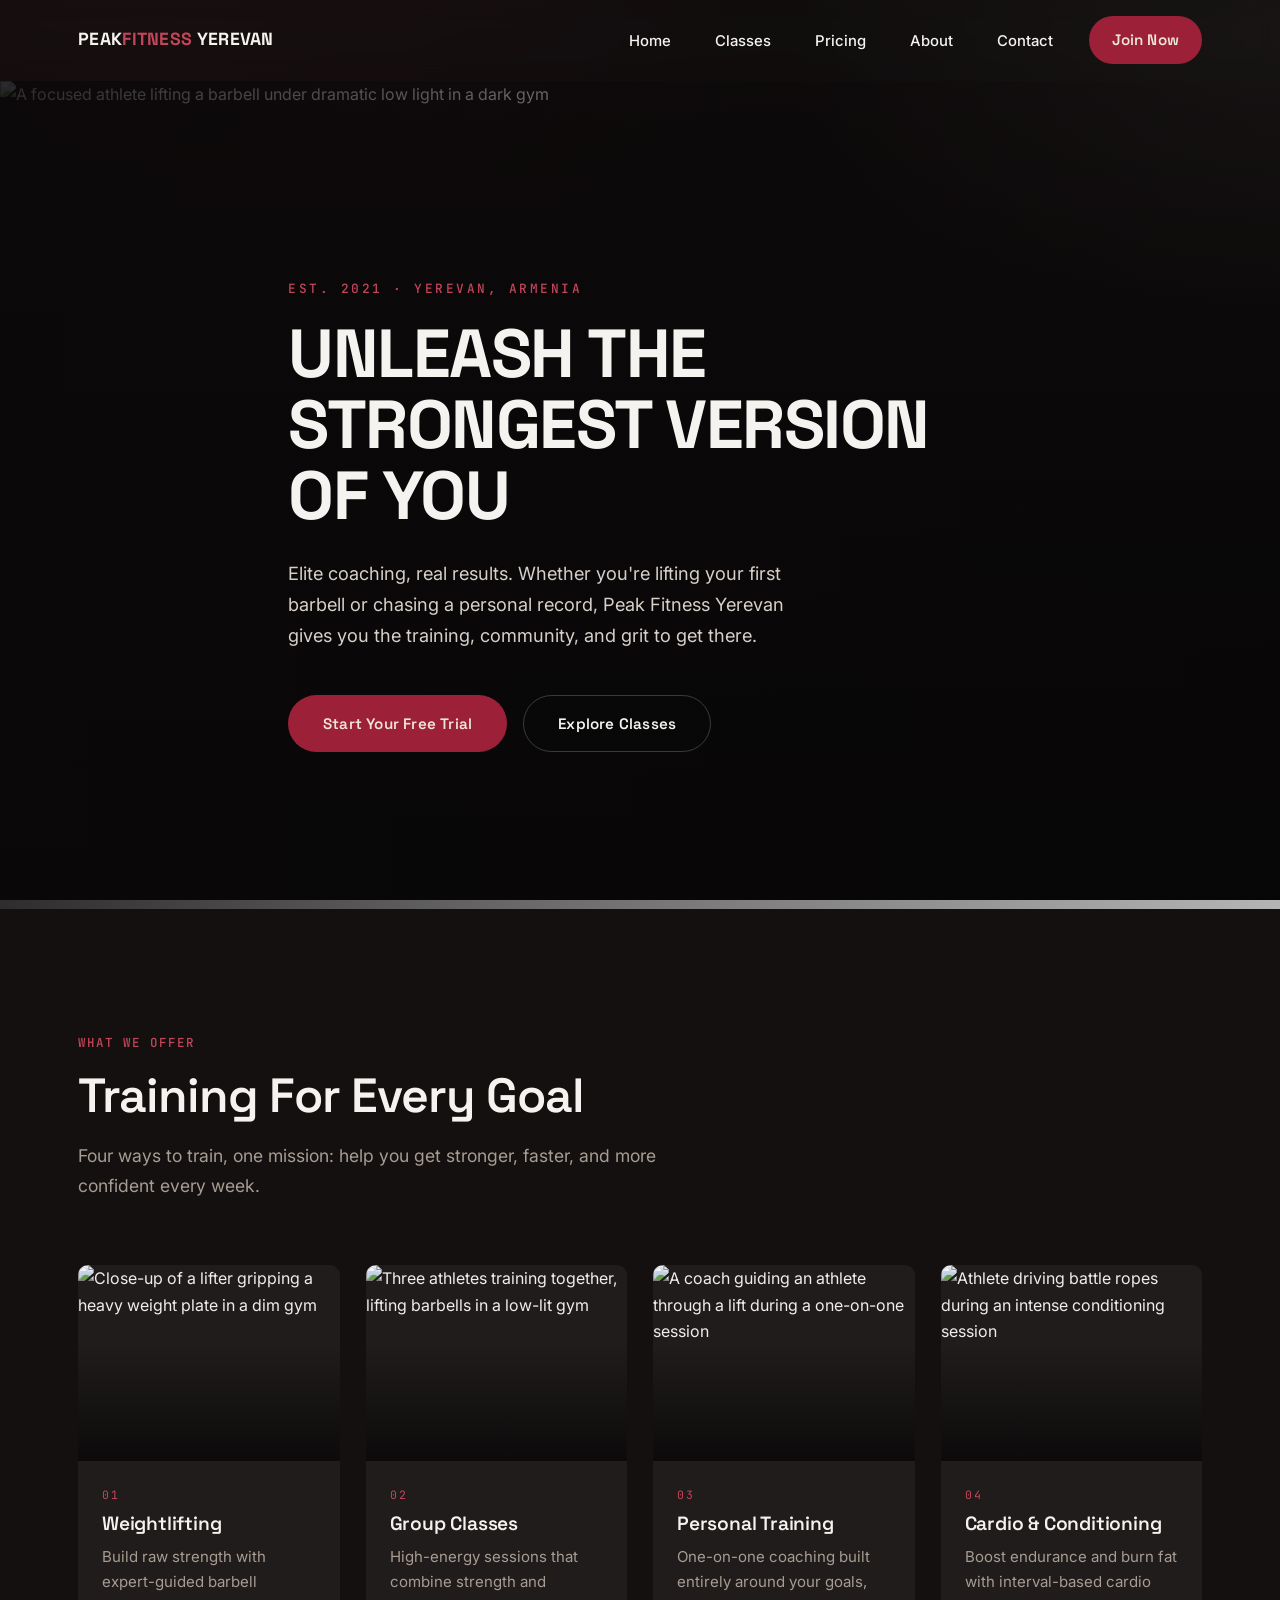
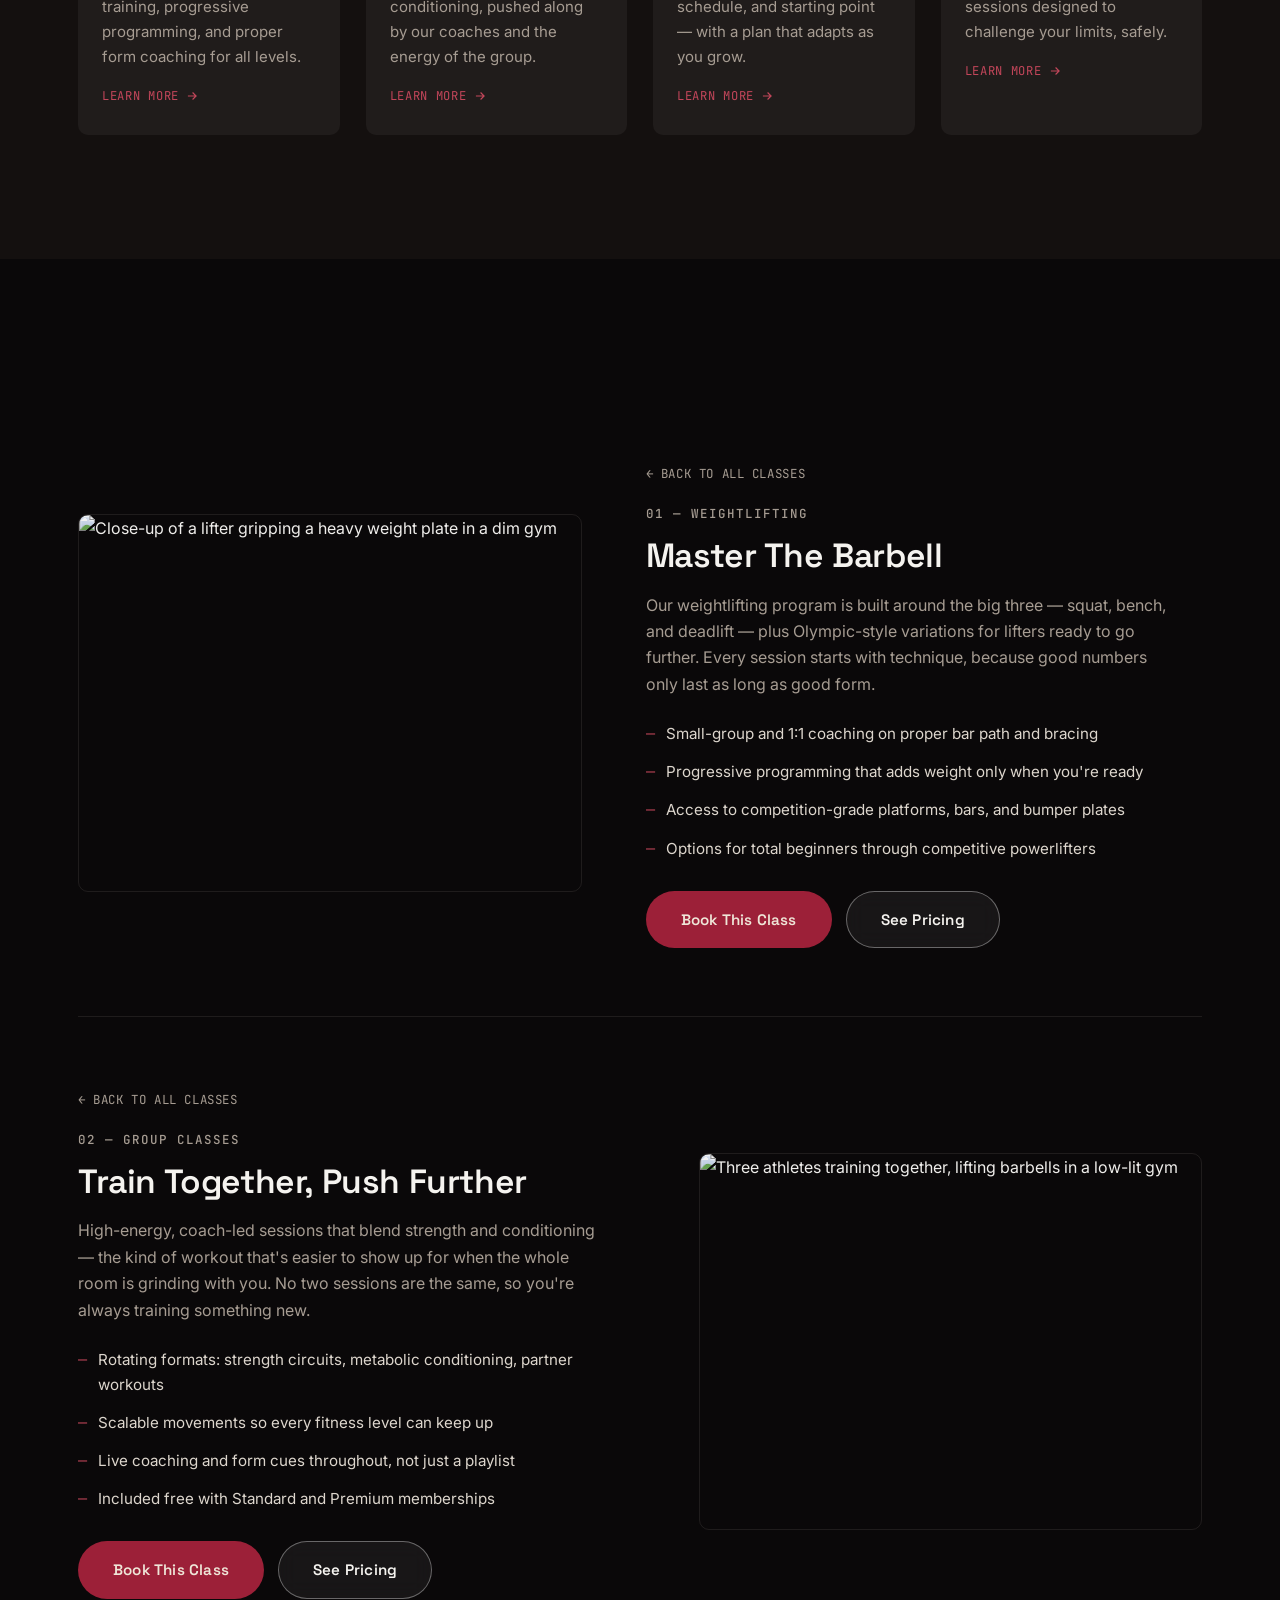
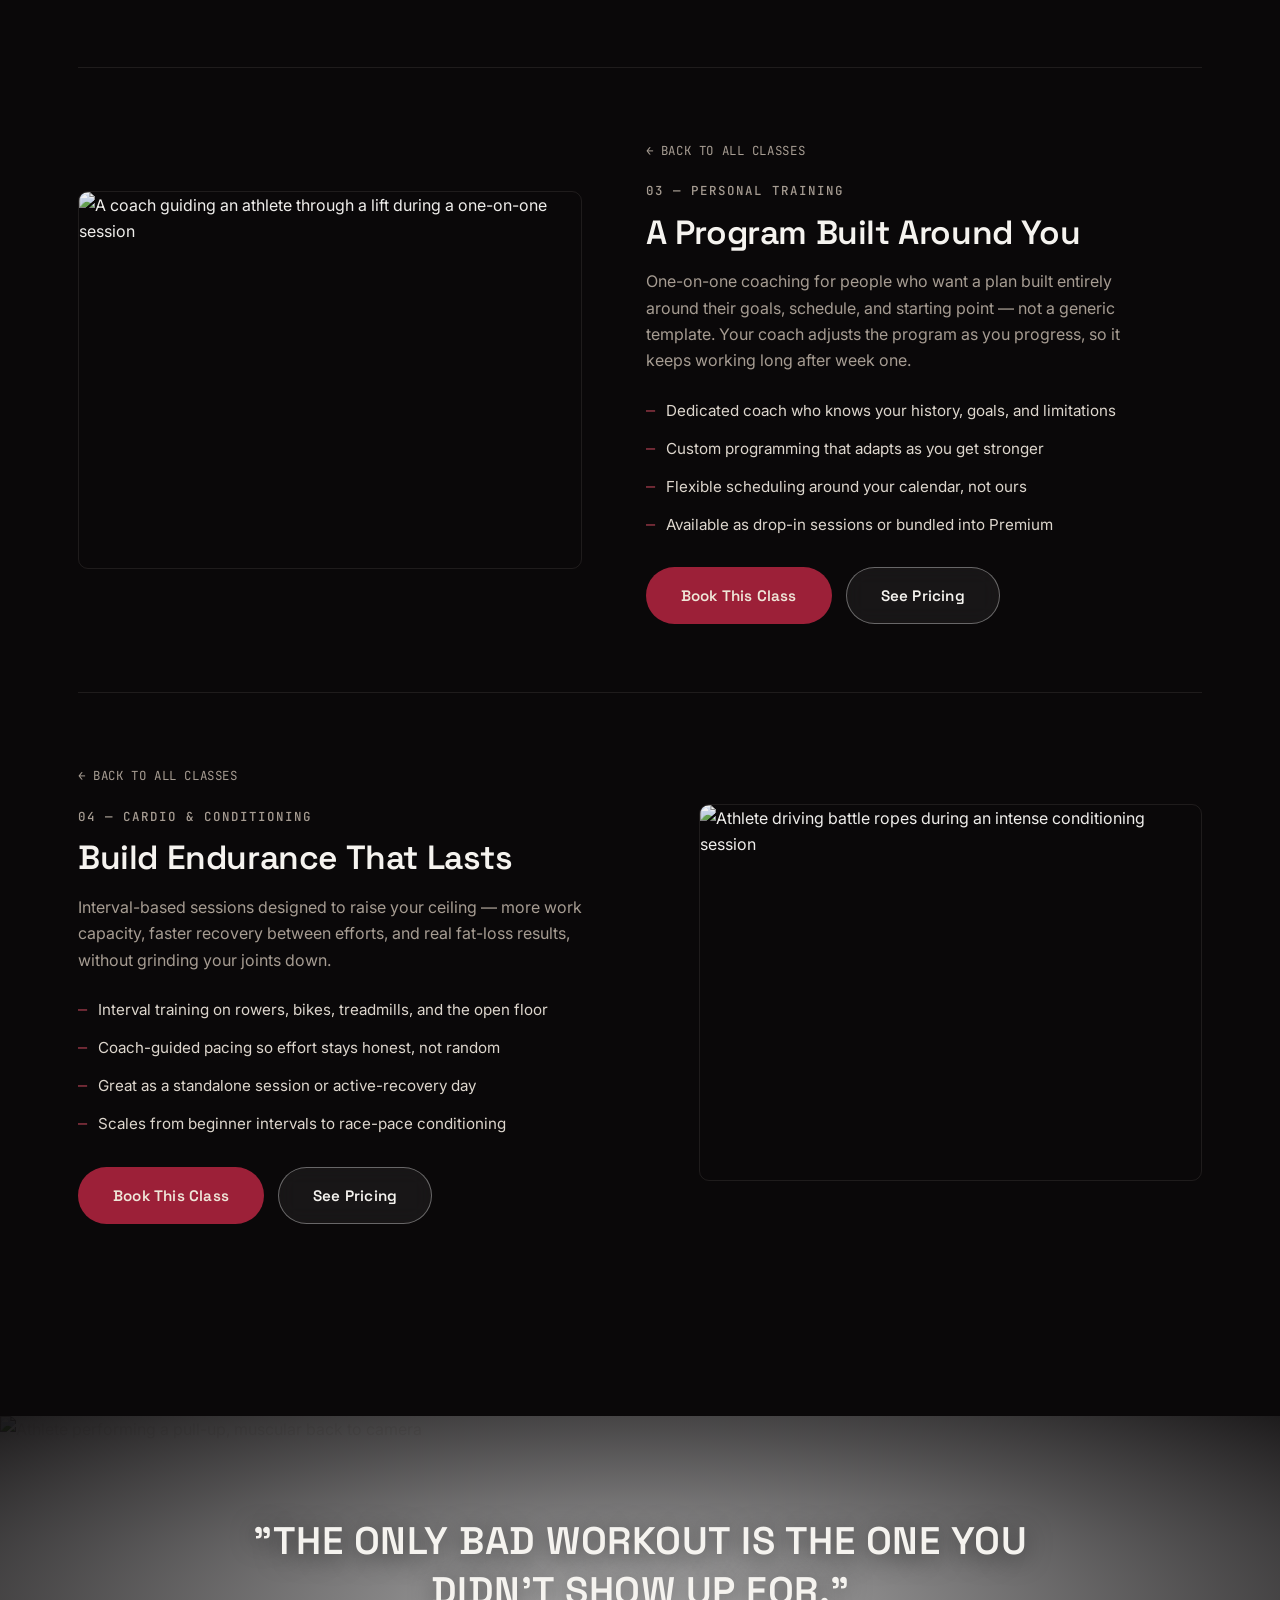
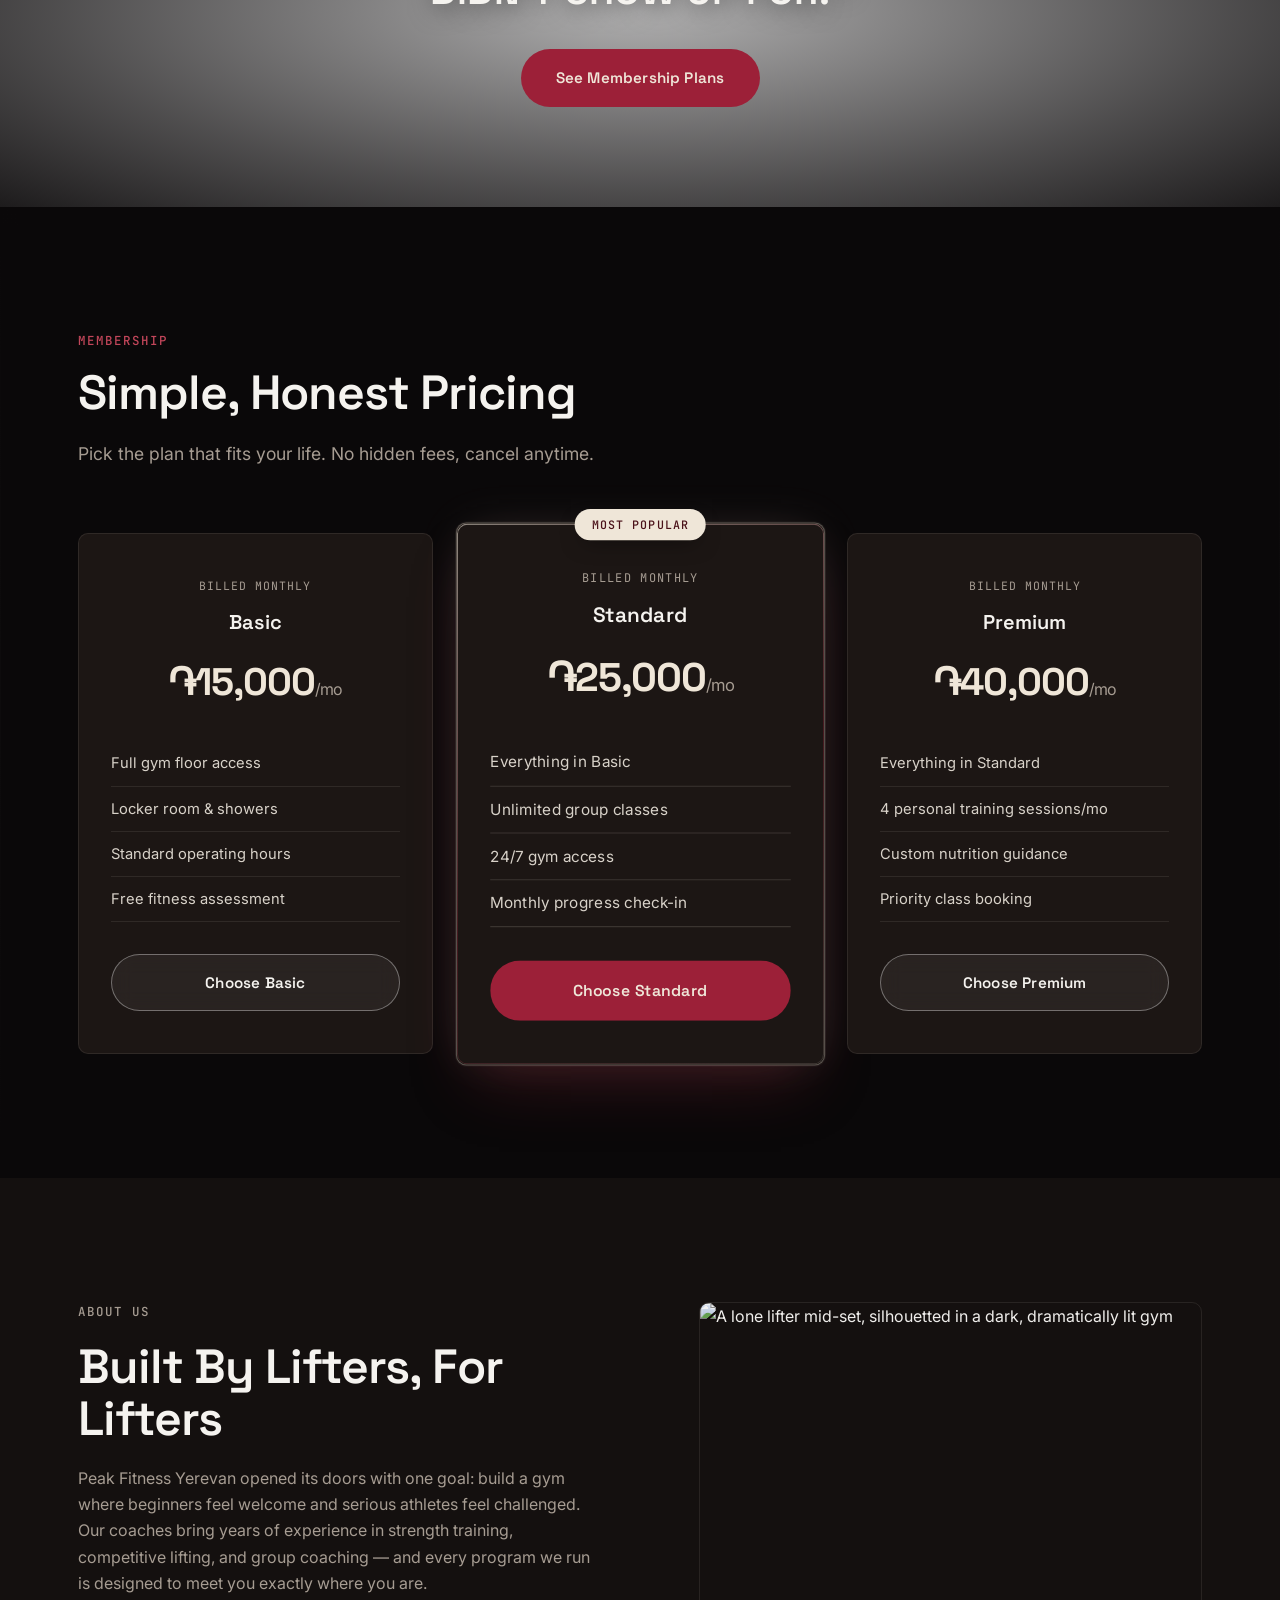
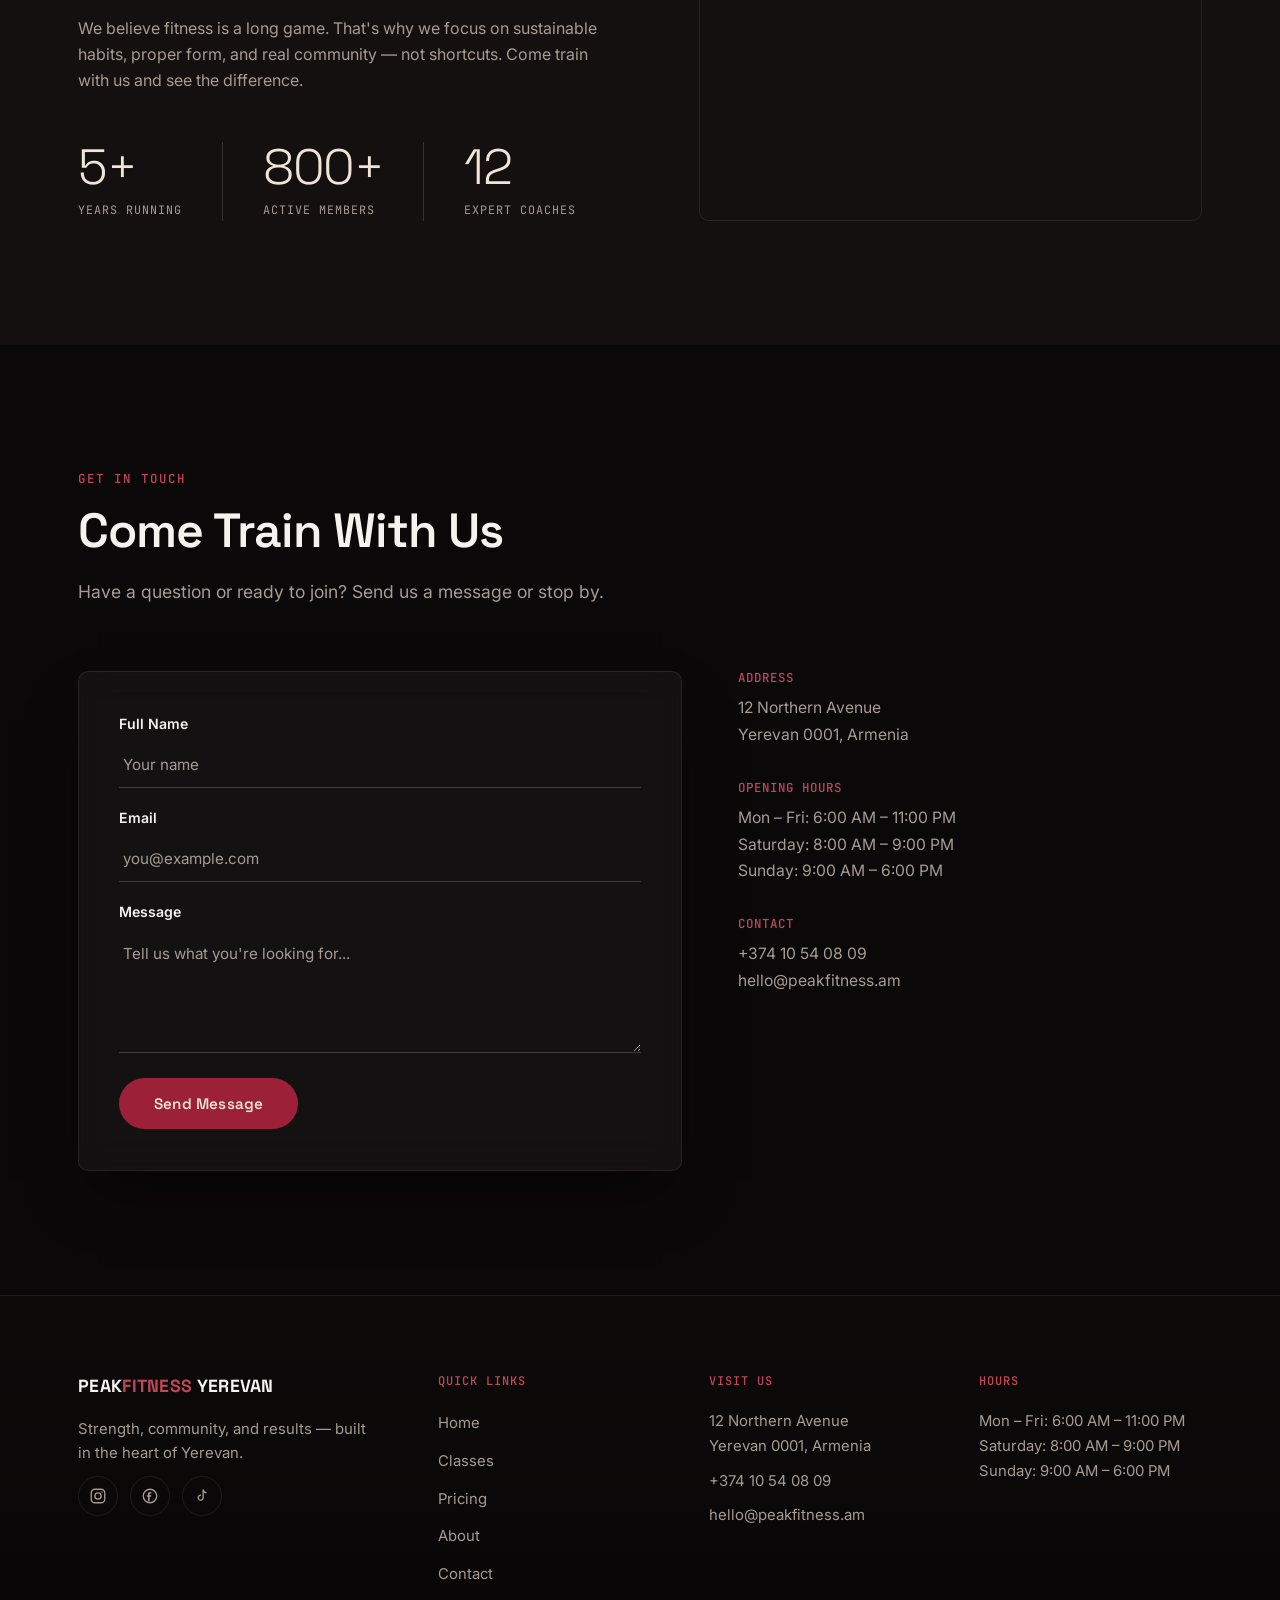
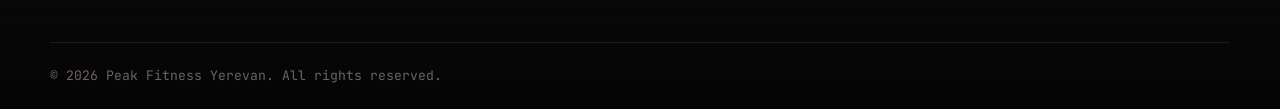
==== commit 003c001d: "Swap in cohesive, cinematic brand photography Replace the six main photos (hero, weightlifting, grou" ====
--- a/index.html
+++ b/index.html
@@ -42,8 +42,8 @@
   <!-- ===================== HERO ===================== -->
   <section id="home" class="hero">
     <div class="hero-media">
-      <img src="https://images.unsplash.com/photo-1517836357463-d25dfeac3438?auto=format&fit=crop&w=1920&q=75"
-           alt="Athlete gripping a loaded barbell mid-deadlift on a gym platform" />
+      <img src="https://images.unsplash.com/photo-1605296867304-46d5465a13f1?auto=format&fit=crop&w=1920&q=75"
+           alt="A focused athlete lifting a barbell under dramatic low light in a dark gym" />
       <div class="hero-scrim"></div>
     </div>
     <div class="container hero-inner" data-reveal>
@@ -72,8 +72,8 @@
       <div class="card-grid">
         <a href="#detail-weightlifting" class="card" data-reveal>
           <div class="card-media">
-            <img src="https://images.unsplash.com/photo-1517963879433-6ad2b056d712?auto=format&fit=crop&w=800&q=70"
-                 alt="Close-up of a lifter's feet and barbell during a deadlift" loading="lazy" />
+            <img src="https://images.unsplash.com/photo-1526408984842-5f1323d42469?auto=format&fit=crop&w=800&q=70"
+                 alt="Close-up of a lifter gripping a heavy weight plate in a dim gym" loading="lazy" />
           </div>
           <div class="card-body">
             <span class="card-index">01</span>
@@ -87,8 +87,8 @@
 
         <a href="#detail-group-classes" class="card" data-reveal>
           <div class="card-media">
-            <img src="https://images.unsplash.com/photo-1546483875-ad9014c88eba?auto=format&fit=crop&w=800&q=70"
-                 alt="Woman performing a dumbbell row on a bench in a group class" loading="lazy" />
+            <img src="https://images.unsplash.com/photo-1554284126-aa88f22d8b74?auto=format&fit=crop&w=800&q=70"
+                 alt="Three athletes training together, lifting barbells in a low-lit gym" loading="lazy" />
           </div>
           <div class="card-body">
             <span class="card-index">02</span>
@@ -102,8 +102,8 @@
 
         <a href="#detail-personal-training" class="card" data-reveal>
           <div class="card-media">
-            <img src="https://images.unsplash.com/photo-1583454110551-21f2fa2afe61?auto=format&fit=crop&w=800&q=70"
-                 alt="Coach's hands loading weight plates onto a dumbbell" loading="lazy" />
+            <img src="https://images.unsplash.com/photo-1758875569256-f37c438cac65?auto=format&fit=crop&w=800&q=70"
+                 alt="A coach guiding an athlete through a lift during a one-on-one session" loading="lazy" />
           </div>
           <div class="card-body">
             <span class="card-index">03</span>
@@ -117,8 +117,8 @@
 
         <a href="#detail-cardio" class="card" data-reveal>
           <div class="card-media">
-            <img src="https://images.unsplash.com/photo-1571008887538-b36bb32f4571?auto=format&fit=crop&w=800&q=70"
-                 alt="Runner's legs mid-stride on an outdoor road" loading="lazy" />
+            <img src="https://images.unsplash.com/photo-1599058917212-d750089bc07e?auto=format&fit=crop&w=800&q=70"
+                 alt="Athlete driving battle ropes during an intense conditioning session" loading="lazy" />
           </div>
           <div class="card-body">
             <span class="card-index">04</span>
@@ -139,8 +139,8 @@
 
       <div class="detail-block" id="detail-weightlifting" data-reveal>
         <div class="detail-media">
-          <img src="https://images.unsplash.com/photo-1517963879433-6ad2b056d712?auto=format&fit=crop&w=1200&q=75"
-               alt="Close-up of a lifter's feet and barbell during a deadlift" loading="lazy" />
+          <img src="https://images.unsplash.com/photo-1526408984842-5f1323d42469?auto=format&fit=crop&w=1200&q=75"
+               alt="Close-up of a lifter gripping a heavy weight plate in a dim gym" loading="lazy" />
         </div>
         <div class="detail-text">
           <a href="#classes" class="detail-back">&larr; Back to All Classes</a>
@@ -162,8 +162,8 @@
 
       <div class="detail-block reverse" id="detail-group-classes" data-reveal>
         <div class="detail-media">
-          <img src="https://images.unsplash.com/photo-1546483875-ad9014c88eba?auto=format&fit=crop&w=1200&q=75"
-               alt="Woman performing a dumbbell row on a bench in a group class" loading="lazy" />
+          <img src="https://images.unsplash.com/photo-1554284126-aa88f22d8b74?auto=format&fit=crop&w=1200&q=75"
+               alt="Three athletes training together, lifting barbells in a low-lit gym" loading="lazy" />
         </div>
         <div class="detail-text">
           <a href="#classes" class="detail-back">&larr; Back to All Classes</a>
@@ -185,8 +185,8 @@
 
       <div class="detail-block" id="detail-personal-training" data-reveal>
         <div class="detail-media">
-          <img src="https://images.unsplash.com/photo-1583454110551-21f2fa2afe61?auto=format&fit=crop&w=1200&q=75"
-               alt="Coach's hands loading weight plates onto a dumbbell" loading="lazy" />
+          <img src="https://images.unsplash.com/photo-1758875569256-f37c438cac65?auto=format&fit=crop&w=1200&q=75"
+               alt="A coach guiding an athlete through a lift during a one-on-one session" loading="lazy" />
         </div>
         <div class="detail-text">
           <a href="#classes" class="detail-back">&larr; Back to All Classes</a>
@@ -208,8 +208,8 @@
 
       <div class="detail-block reverse" id="detail-cardio" data-reveal>
         <div class="detail-media">
-          <img src="https://images.unsplash.com/photo-1571008887538-b36bb32f4571?auto=format&fit=crop&w=1200&q=75"
-               alt="Runner's legs mid-stride on an outdoor road" loading="lazy" />
+          <img src="https://images.unsplash.com/photo-1599058917212-d750089bc07e?auto=format&fit=crop&w=1200&q=75"
+               alt="Athlete driving battle ropes during an intense conditioning session" loading="lazy" />
         </div>
         <div class="detail-text">
           <a href="#classes" class="detail-back">&larr; Back to All Classes</a>
@@ -331,8 +331,8 @@
         </div>
       </div>
       <div class="about-image" data-reveal>
-        <img src="https://images.unsplash.com/photo-1596357395217-80de13130e92?auto=format&fit=crop&w=1000&q=75"
-             alt="Member squatting with a loaded barbell in a bright, modern training space" loading="lazy" />
+        <img src="https://images.unsplash.com/photo-1709315957145-a4bad1feef28?auto=format&fit=crop&w=1000&q=75"
+             alt="A lone lifter mid-set, silhouetted in a dark, dramatically lit gym" loading="lazy" />
       </div>
     </div>
   </section>
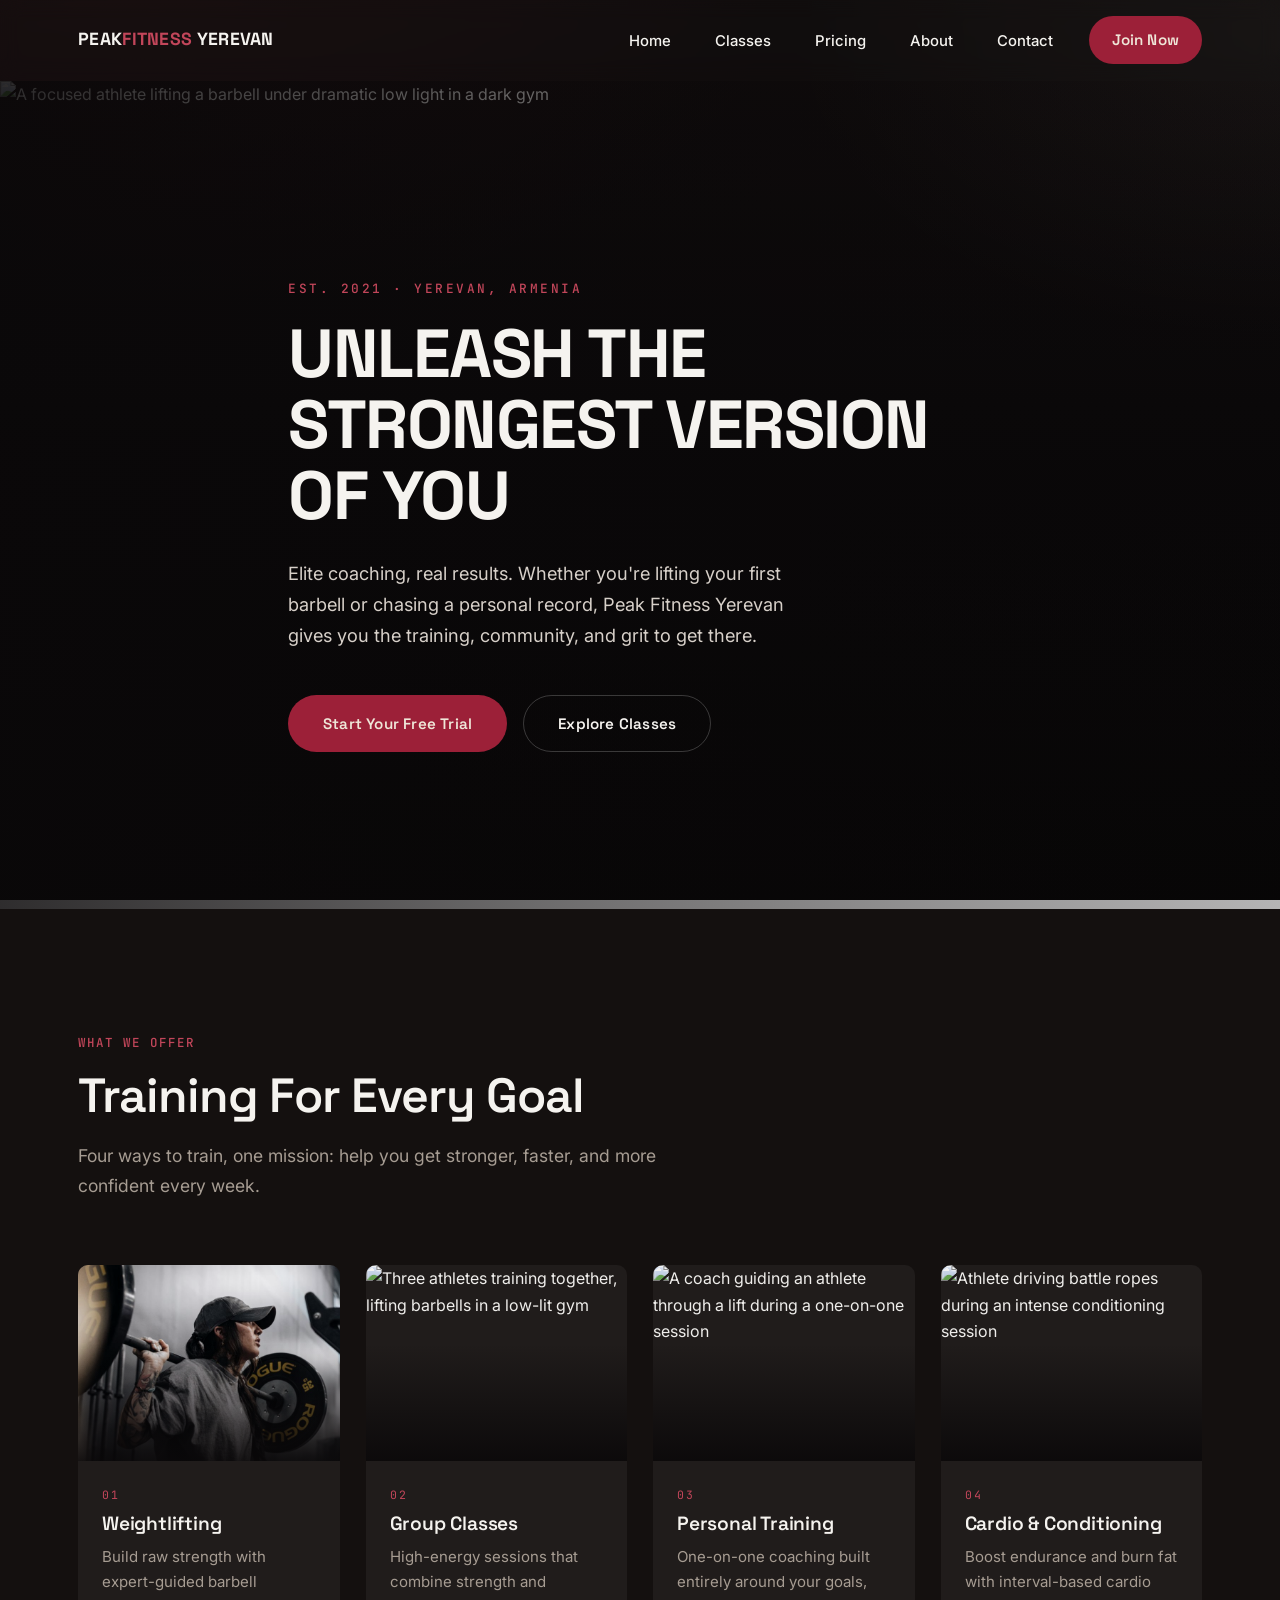
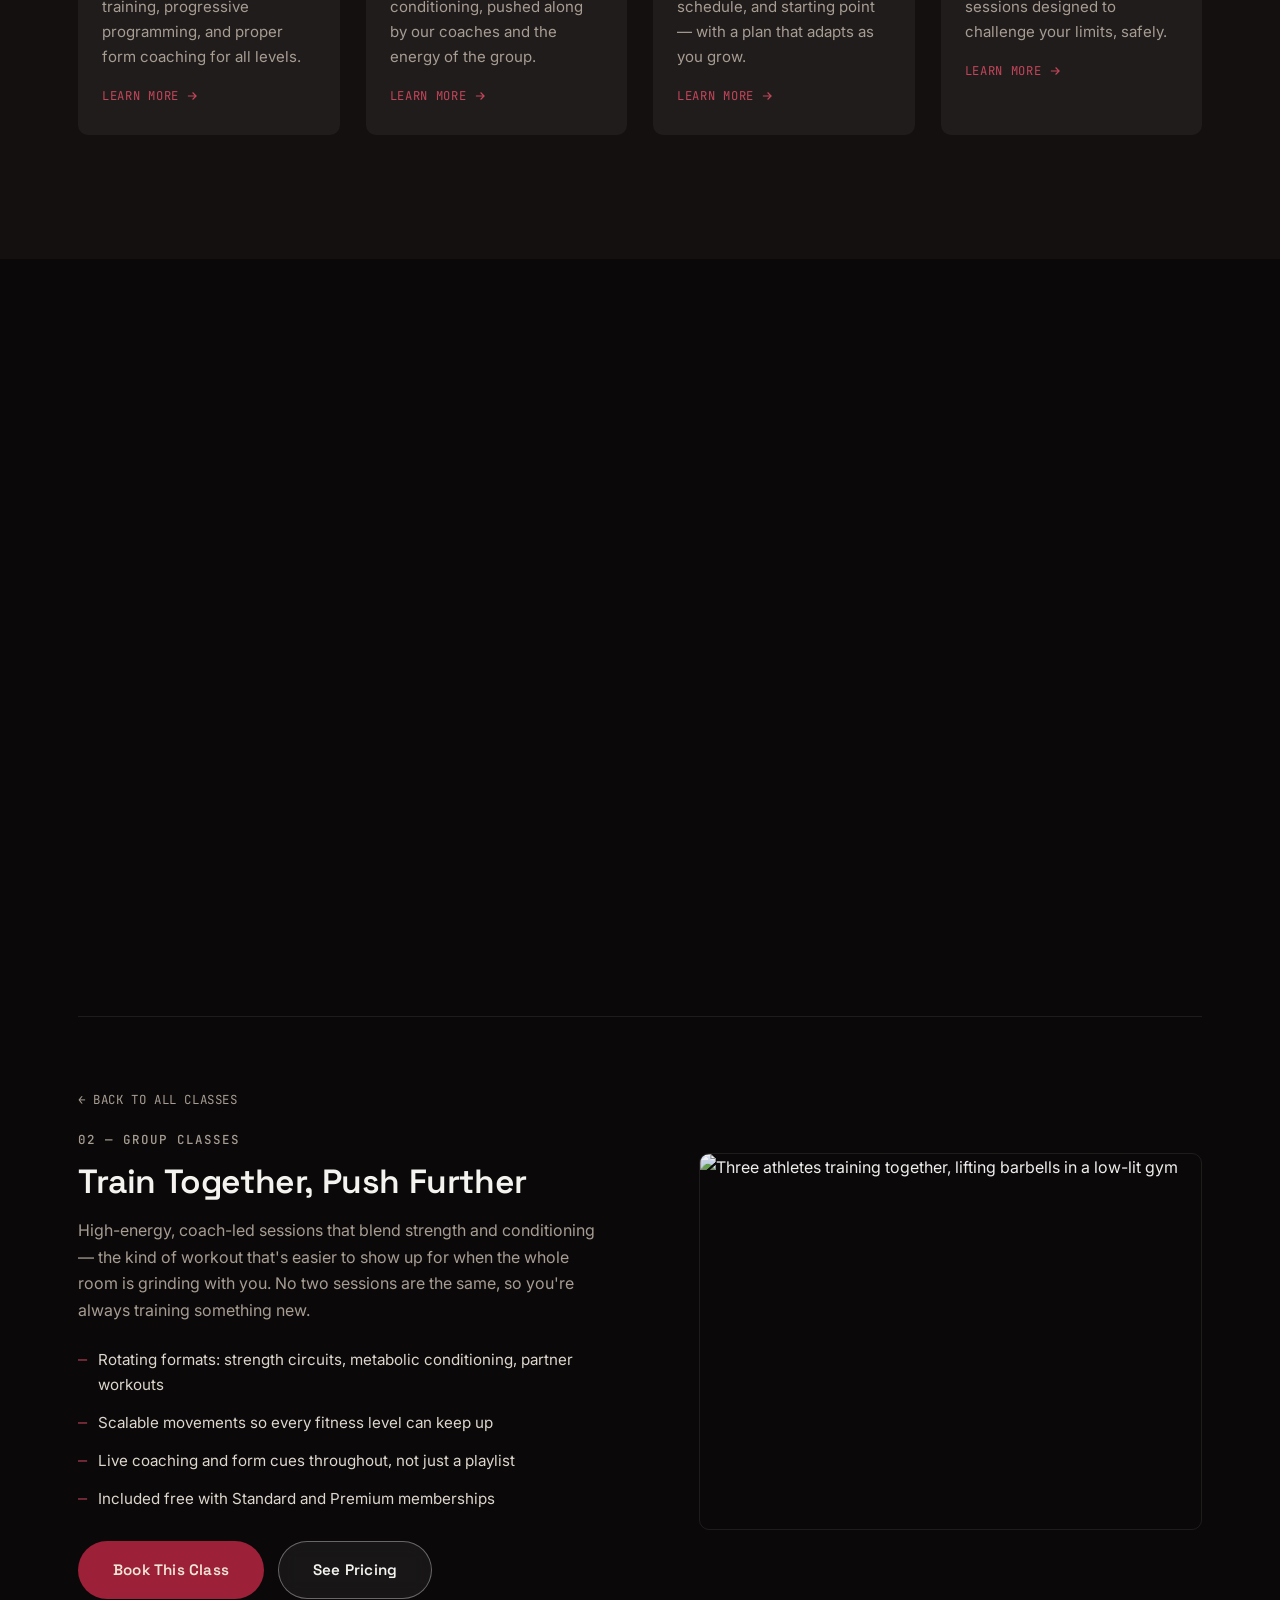
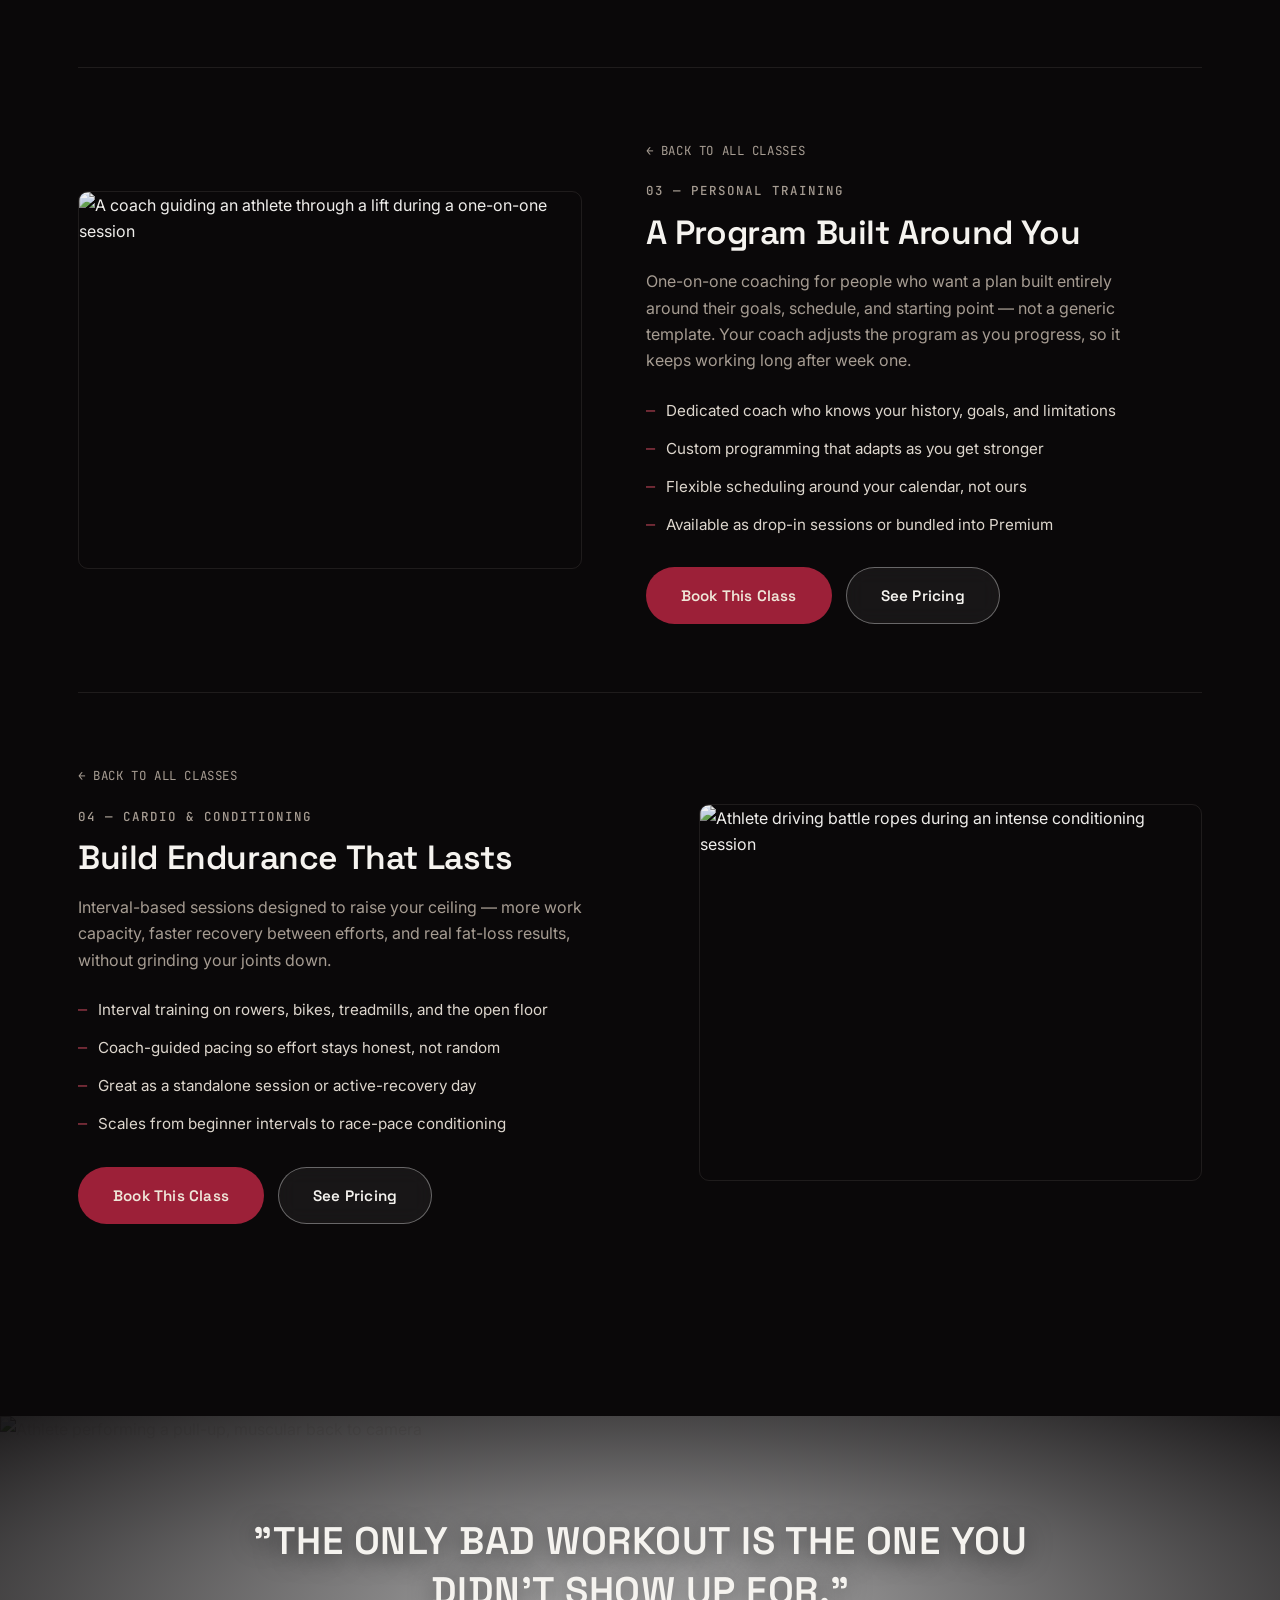
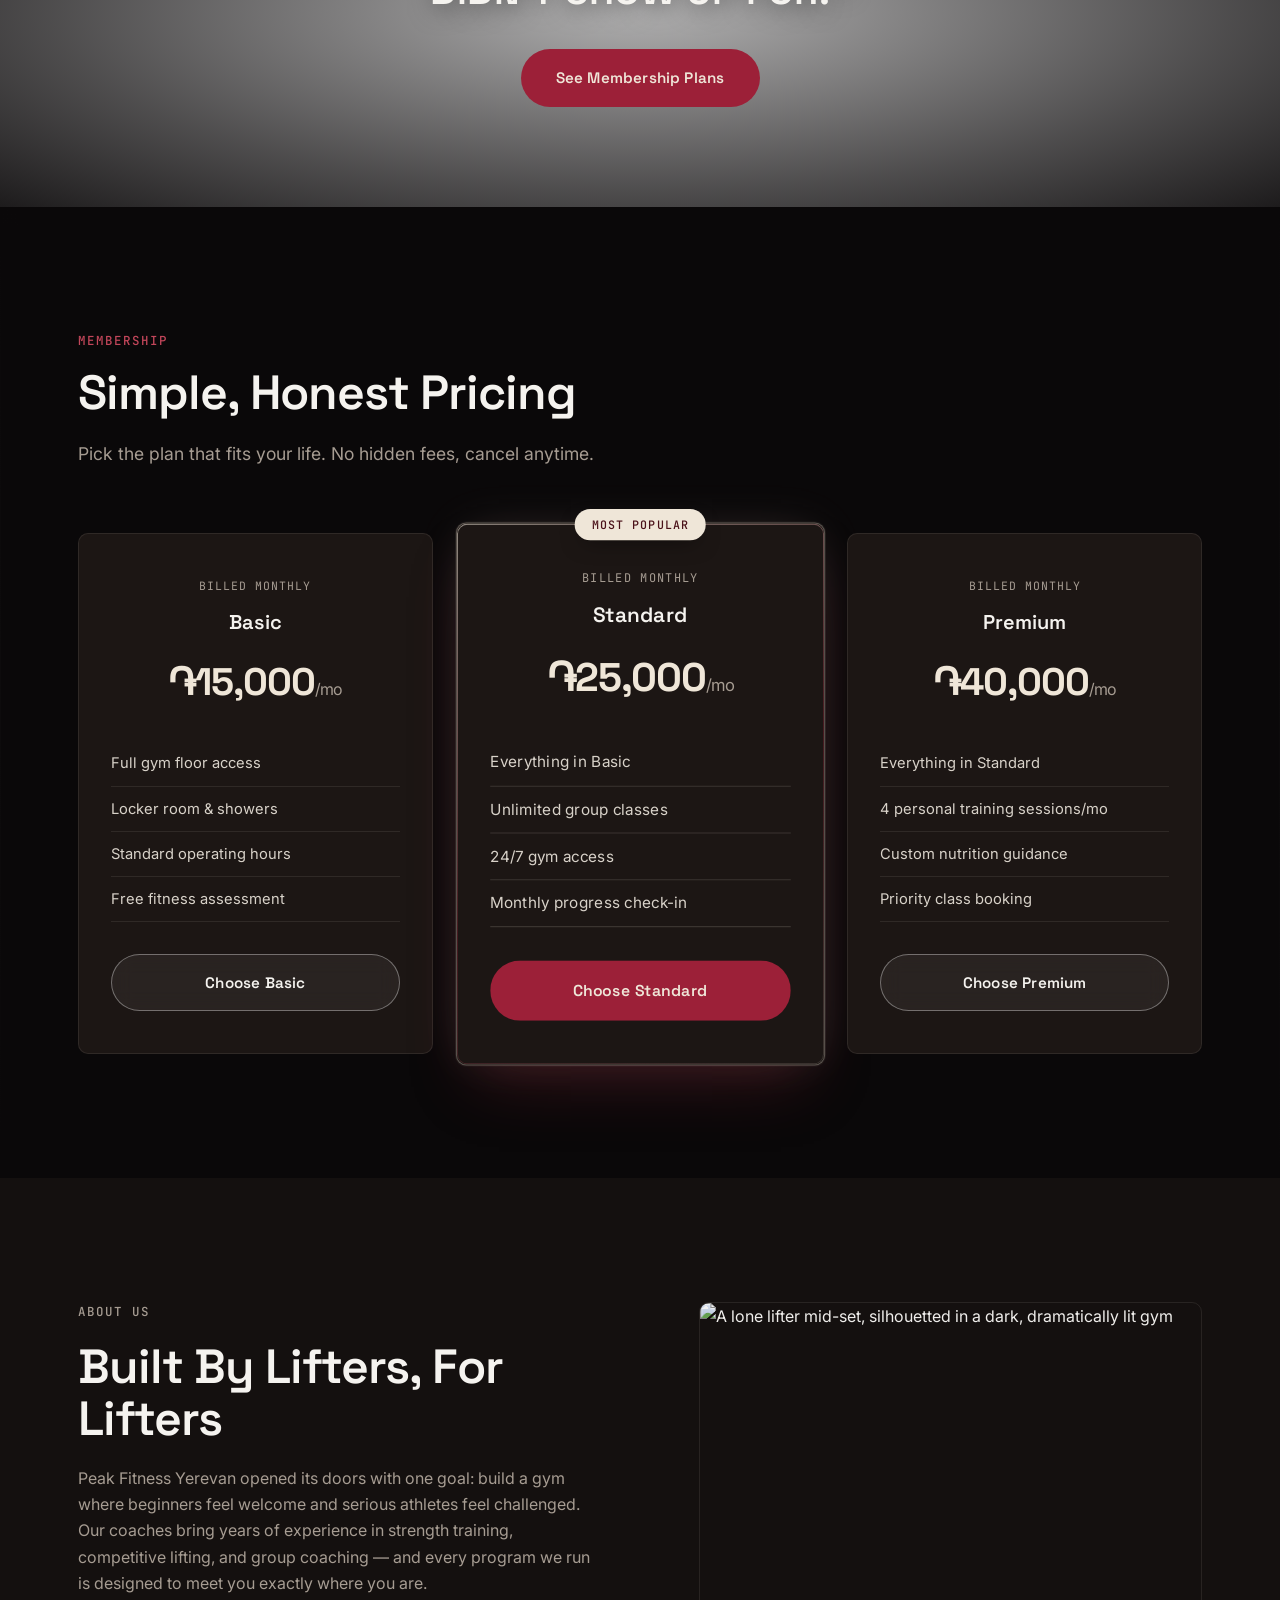
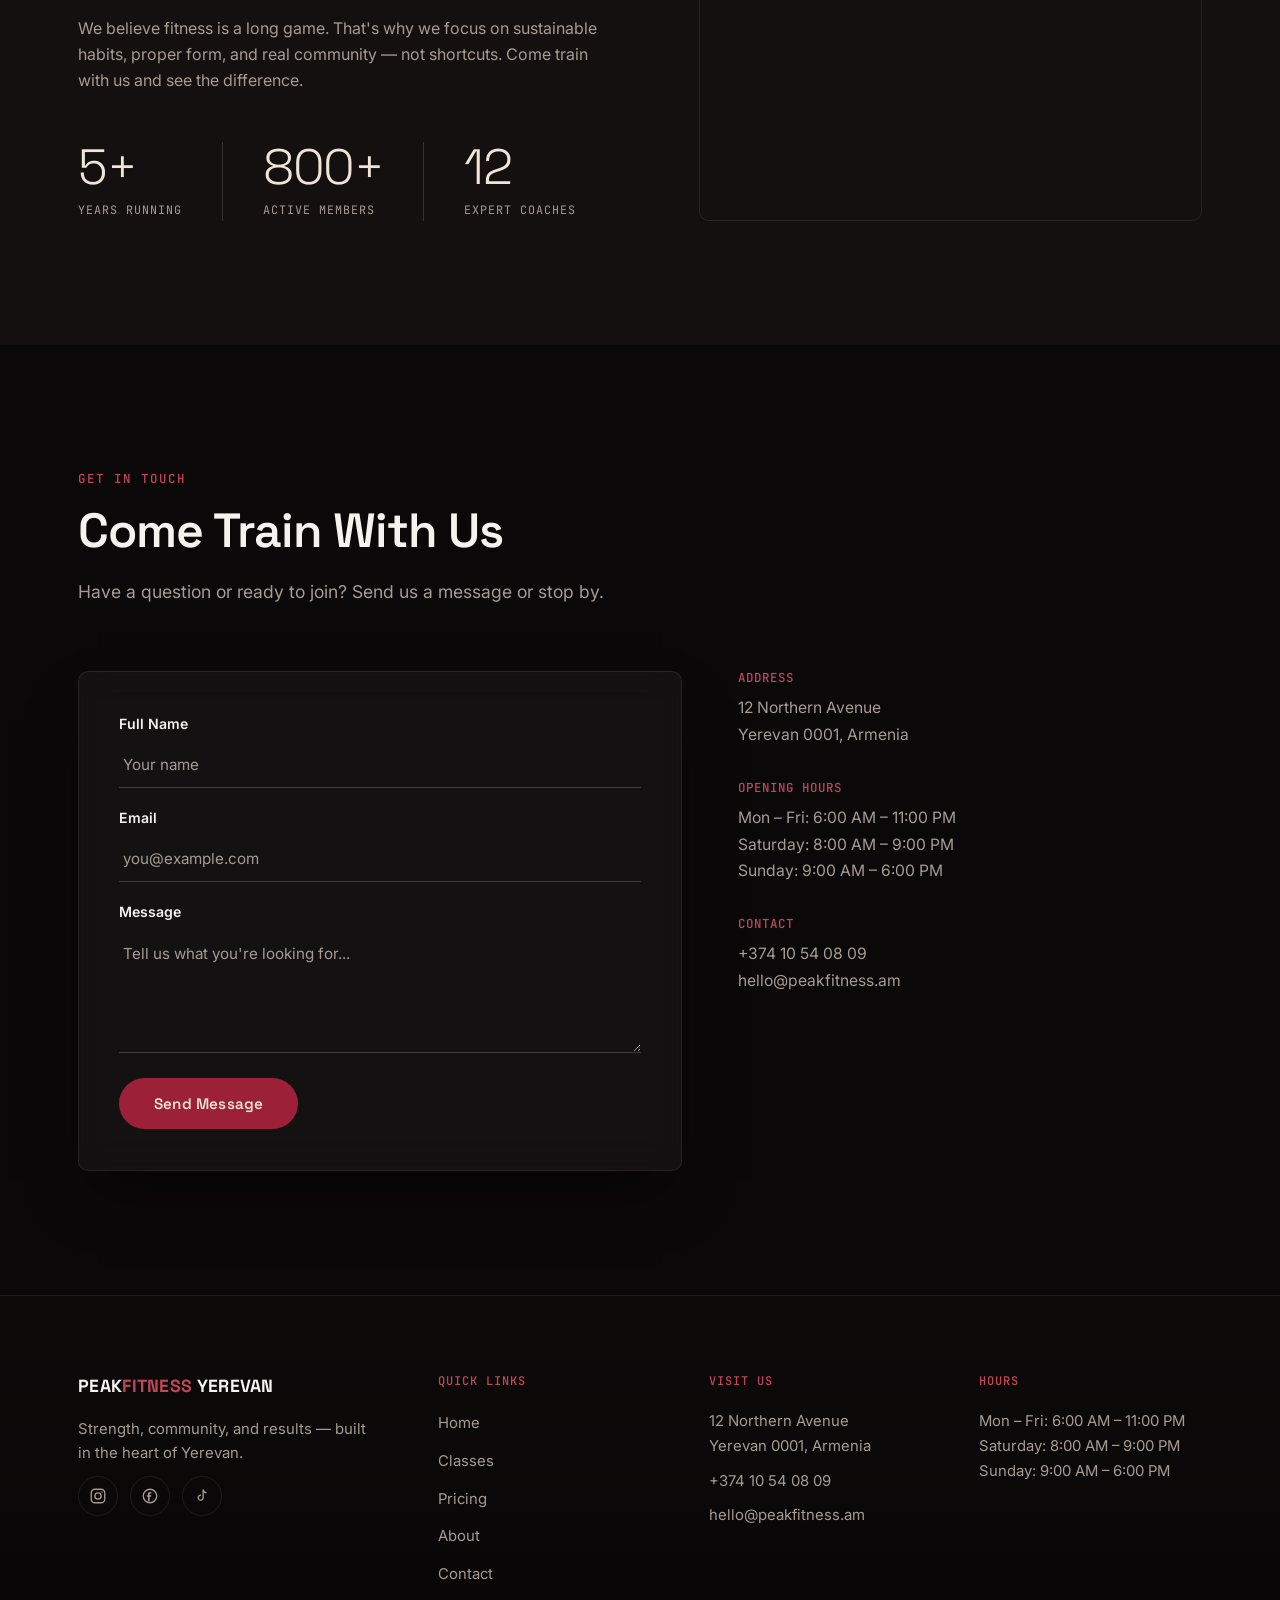
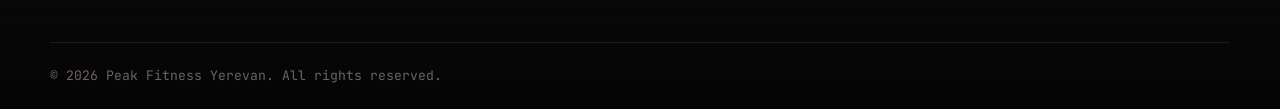
==== commit d6424cad: "Replace Weightlifting class image with local brand photo Swap the Unsplash weightlifting image (clas" ====
--- a/index.html
+++ b/index.html
@@ -72,8 +72,8 @@
       <div class="card-grid">
         <a href="#detail-weightlifting" class="card" data-reveal>
           <div class="card-media">
-            <img src="https://images.unsplash.com/photo-1526408984842-5f1323d42469?auto=format&fit=crop&w=800&q=70"
-                 alt="Close-up of a lifter gripping a heavy weight plate in a dim gym" loading="lazy" />
+            <img src="weightlifting-new.jpg"
+                 alt="A lifter braced under a loaded barbell in a moody industrial gym" loading="lazy" />
           </div>
           <div class="card-body">
             <span class="card-index">01</span>
@@ -139,8 +139,8 @@
 
       <div class="detail-block" id="detail-weightlifting" data-reveal>
         <div class="detail-media">
-          <img src="https://images.unsplash.com/photo-1526408984842-5f1323d42469?auto=format&fit=crop&w=1200&q=75"
-               alt="Close-up of a lifter gripping a heavy weight plate in a dim gym" loading="lazy" />
+          <img src="weightlifting-new.jpg"
+               alt="A lifter braced under a loaded barbell in a moody industrial gym" loading="lazy" />
         </div>
         <div class="detail-text">
           <a href="#classes" class="detail-back">&larr; Back to All Classes</a>
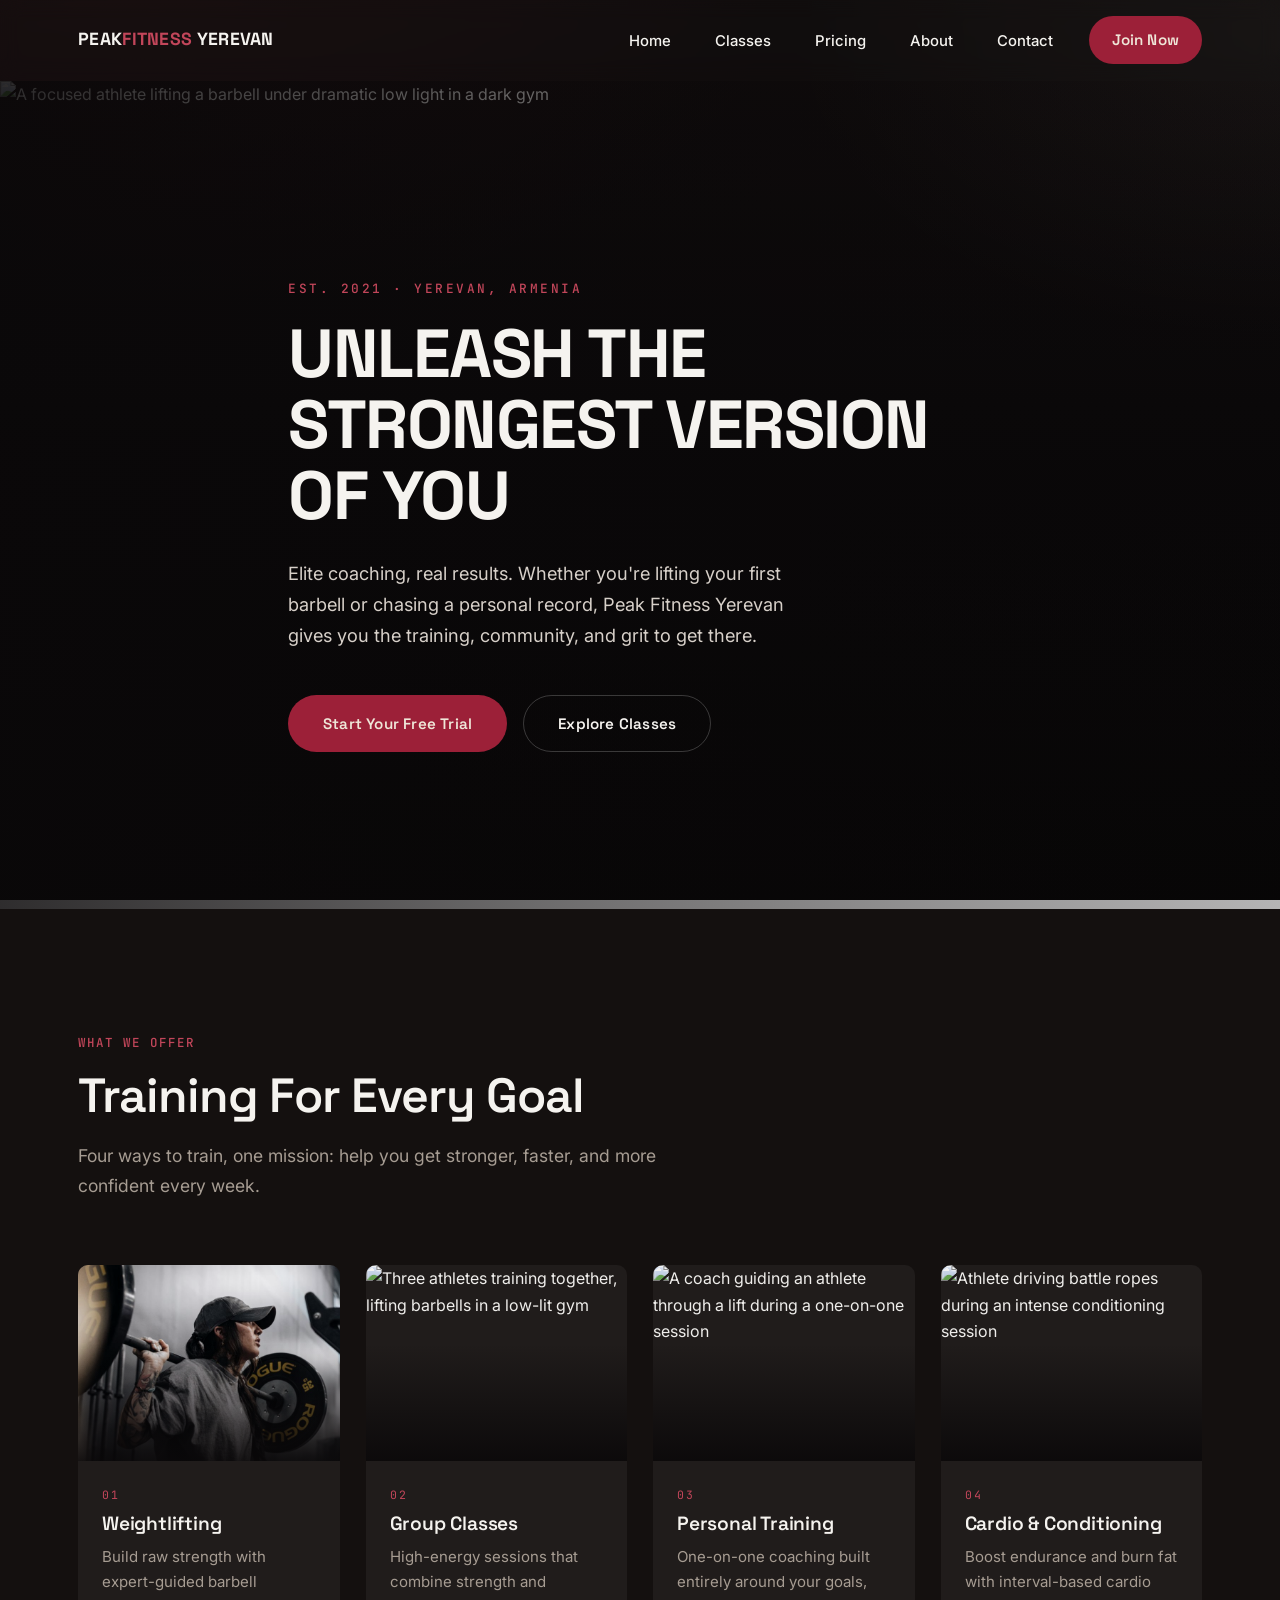
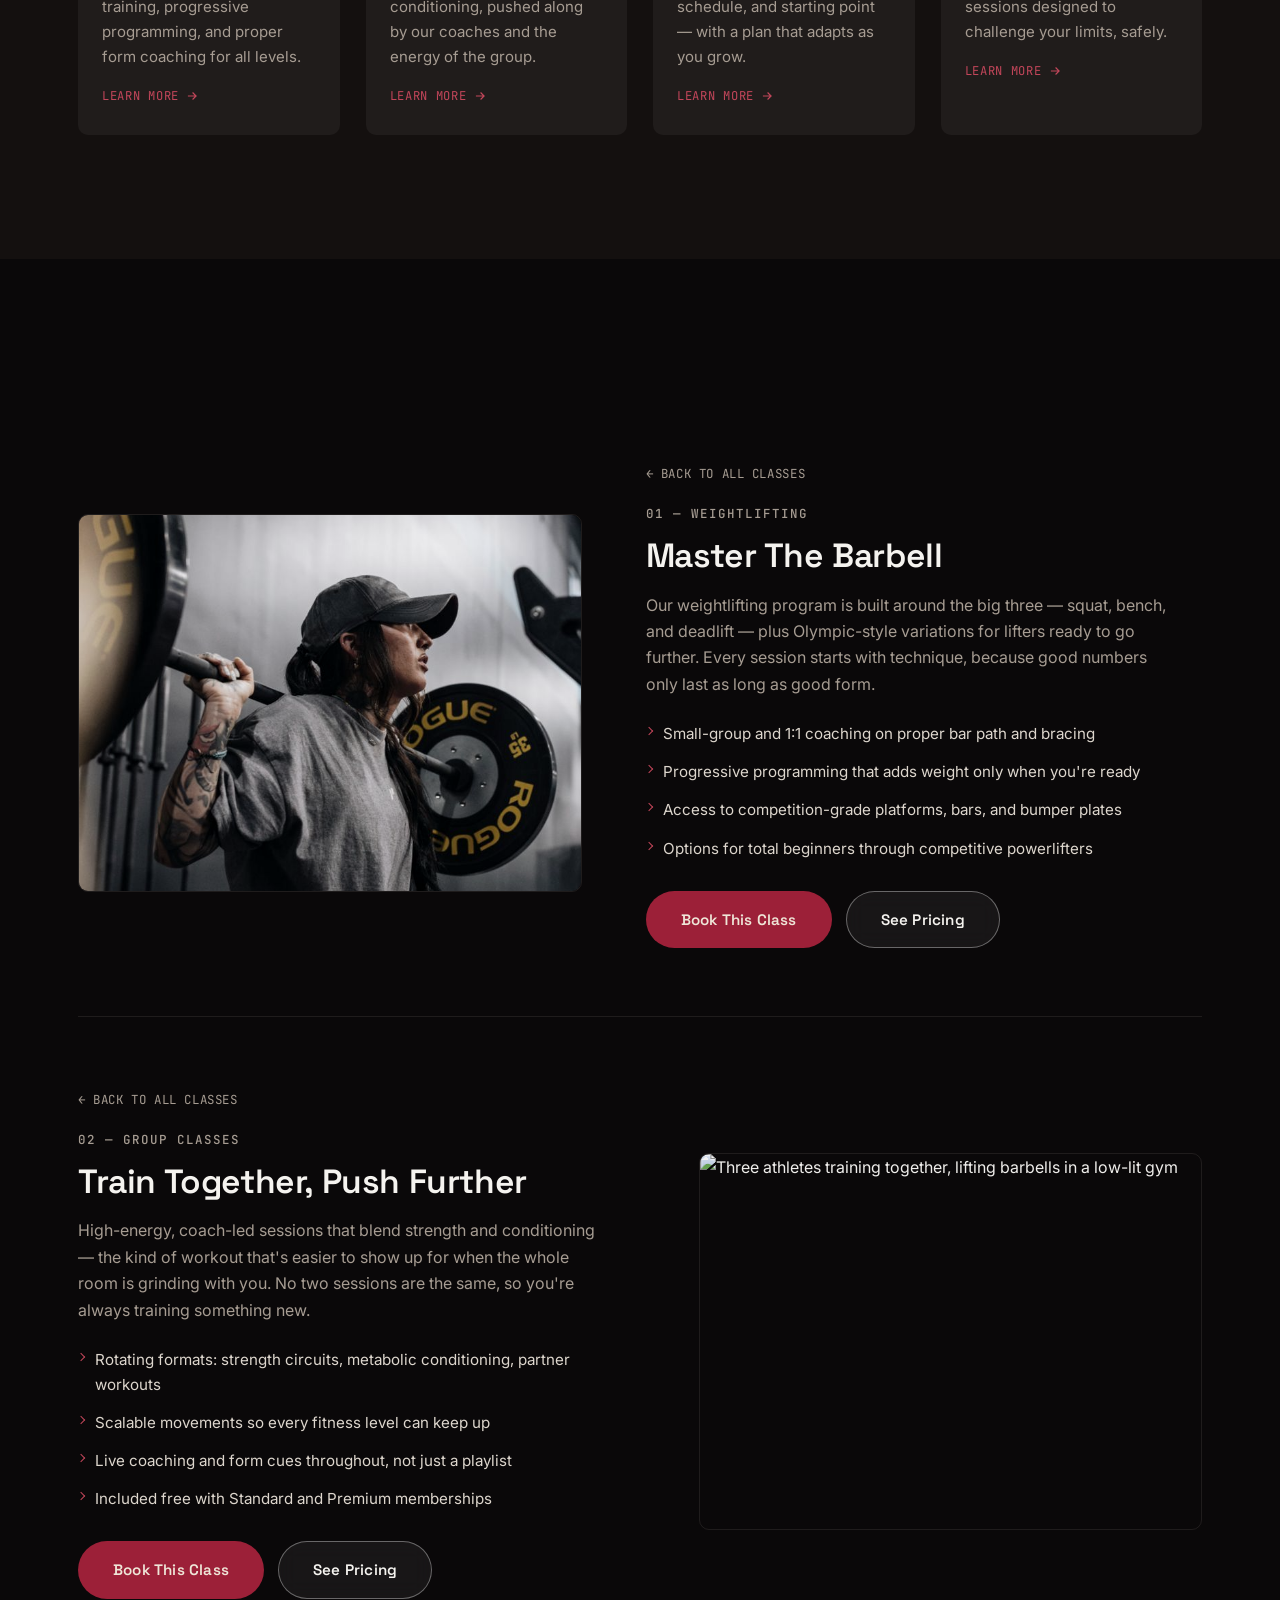
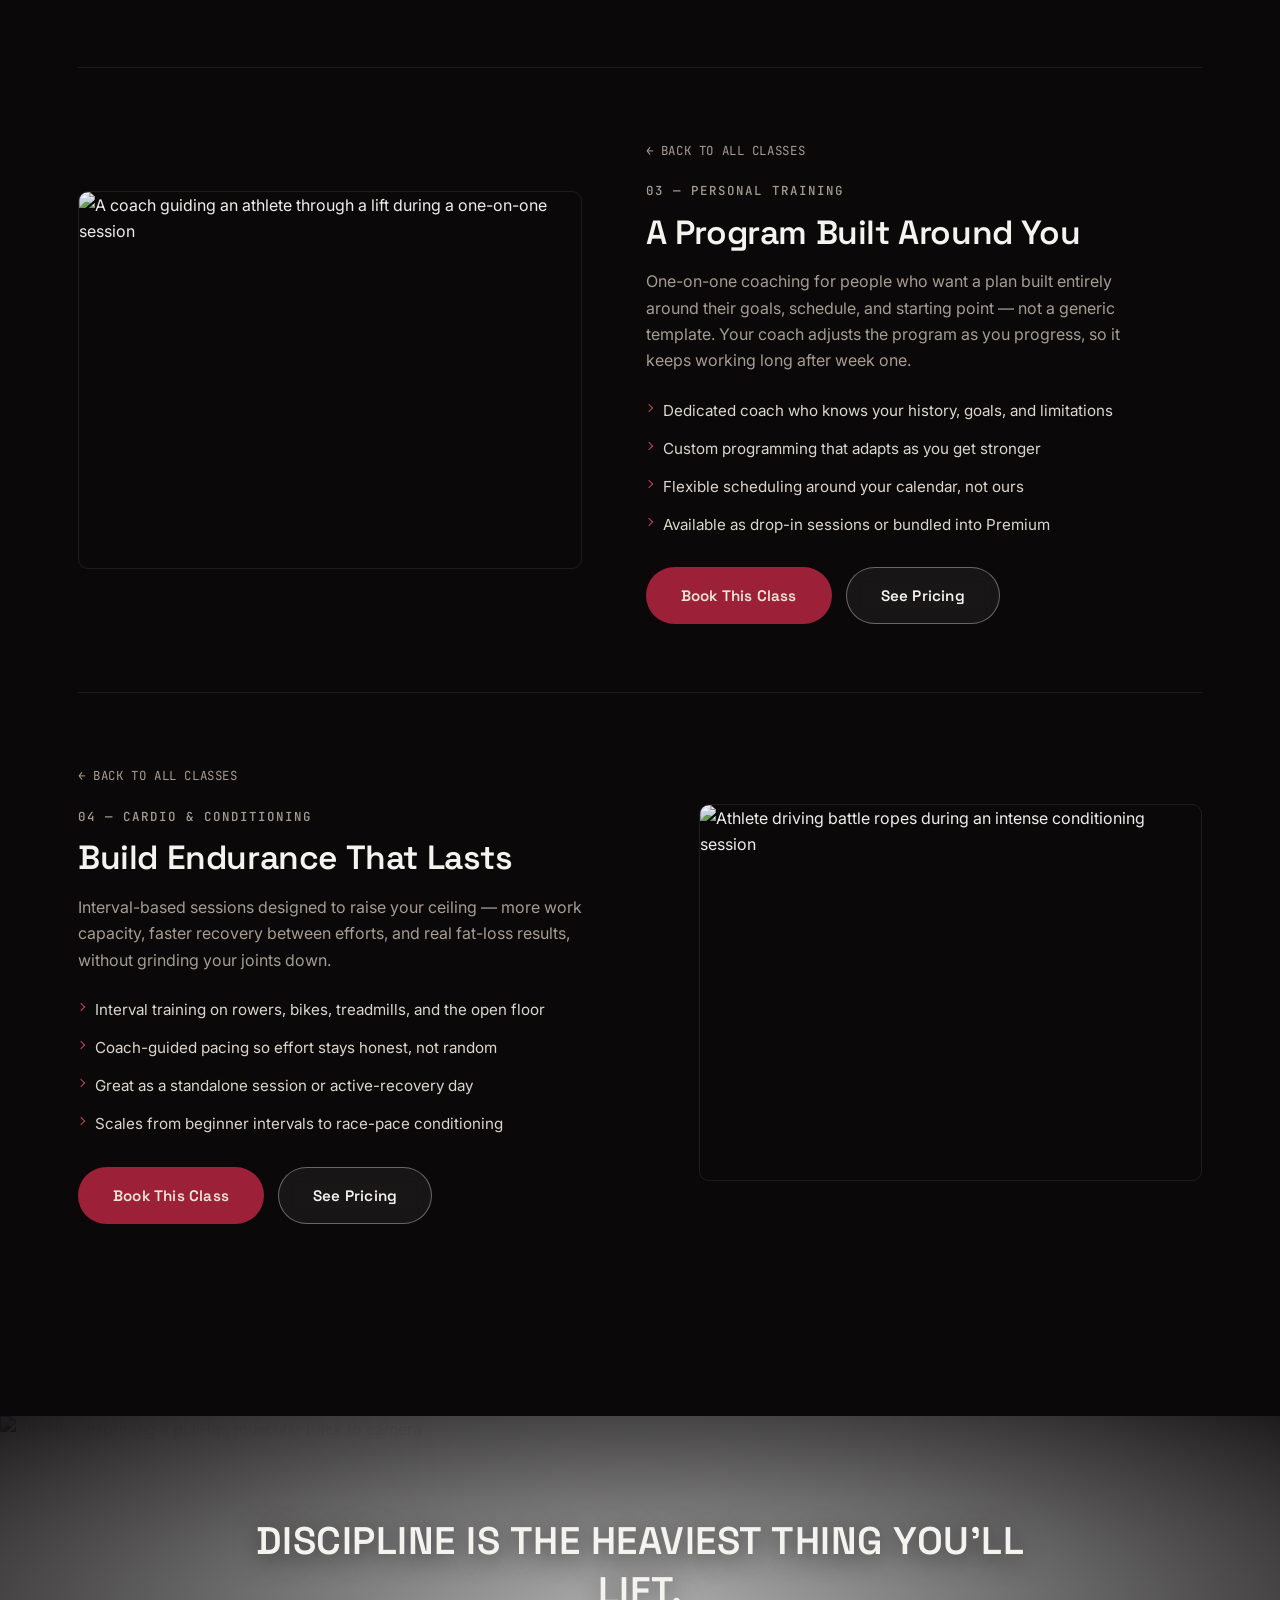
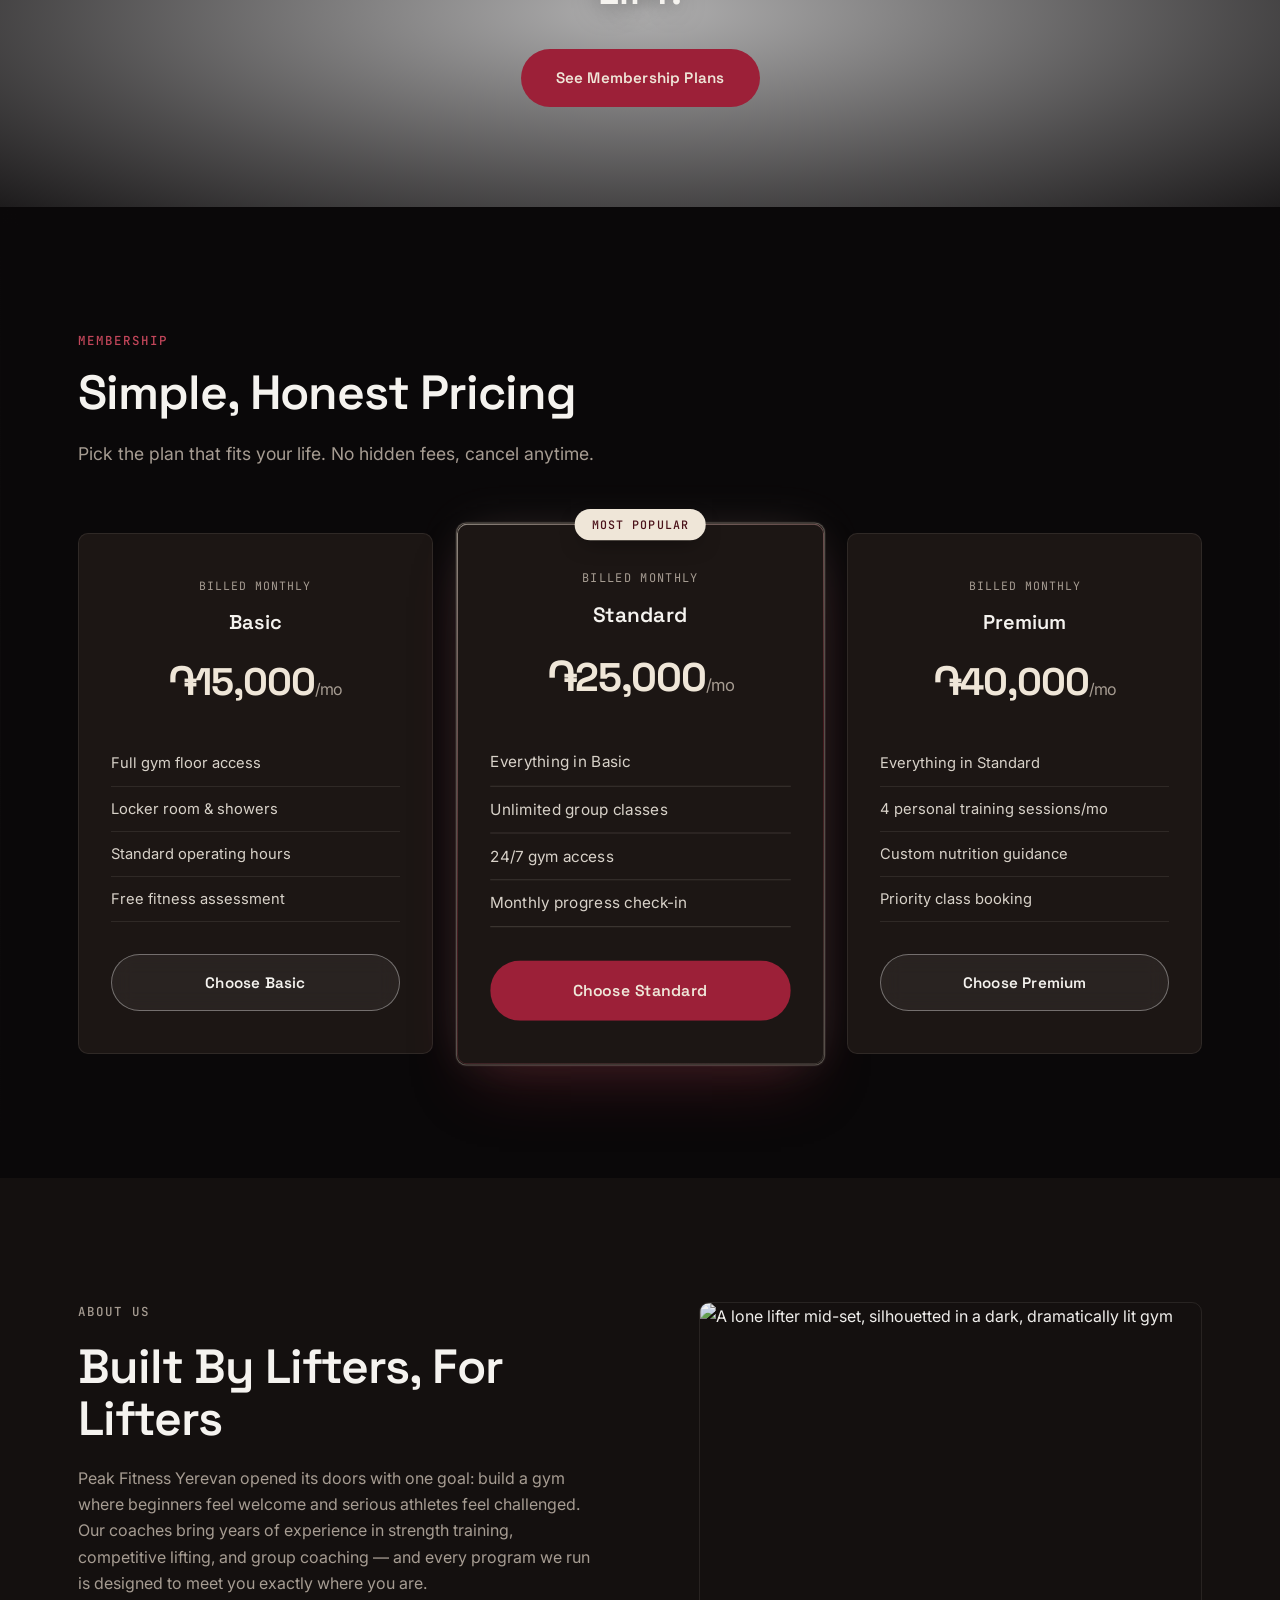
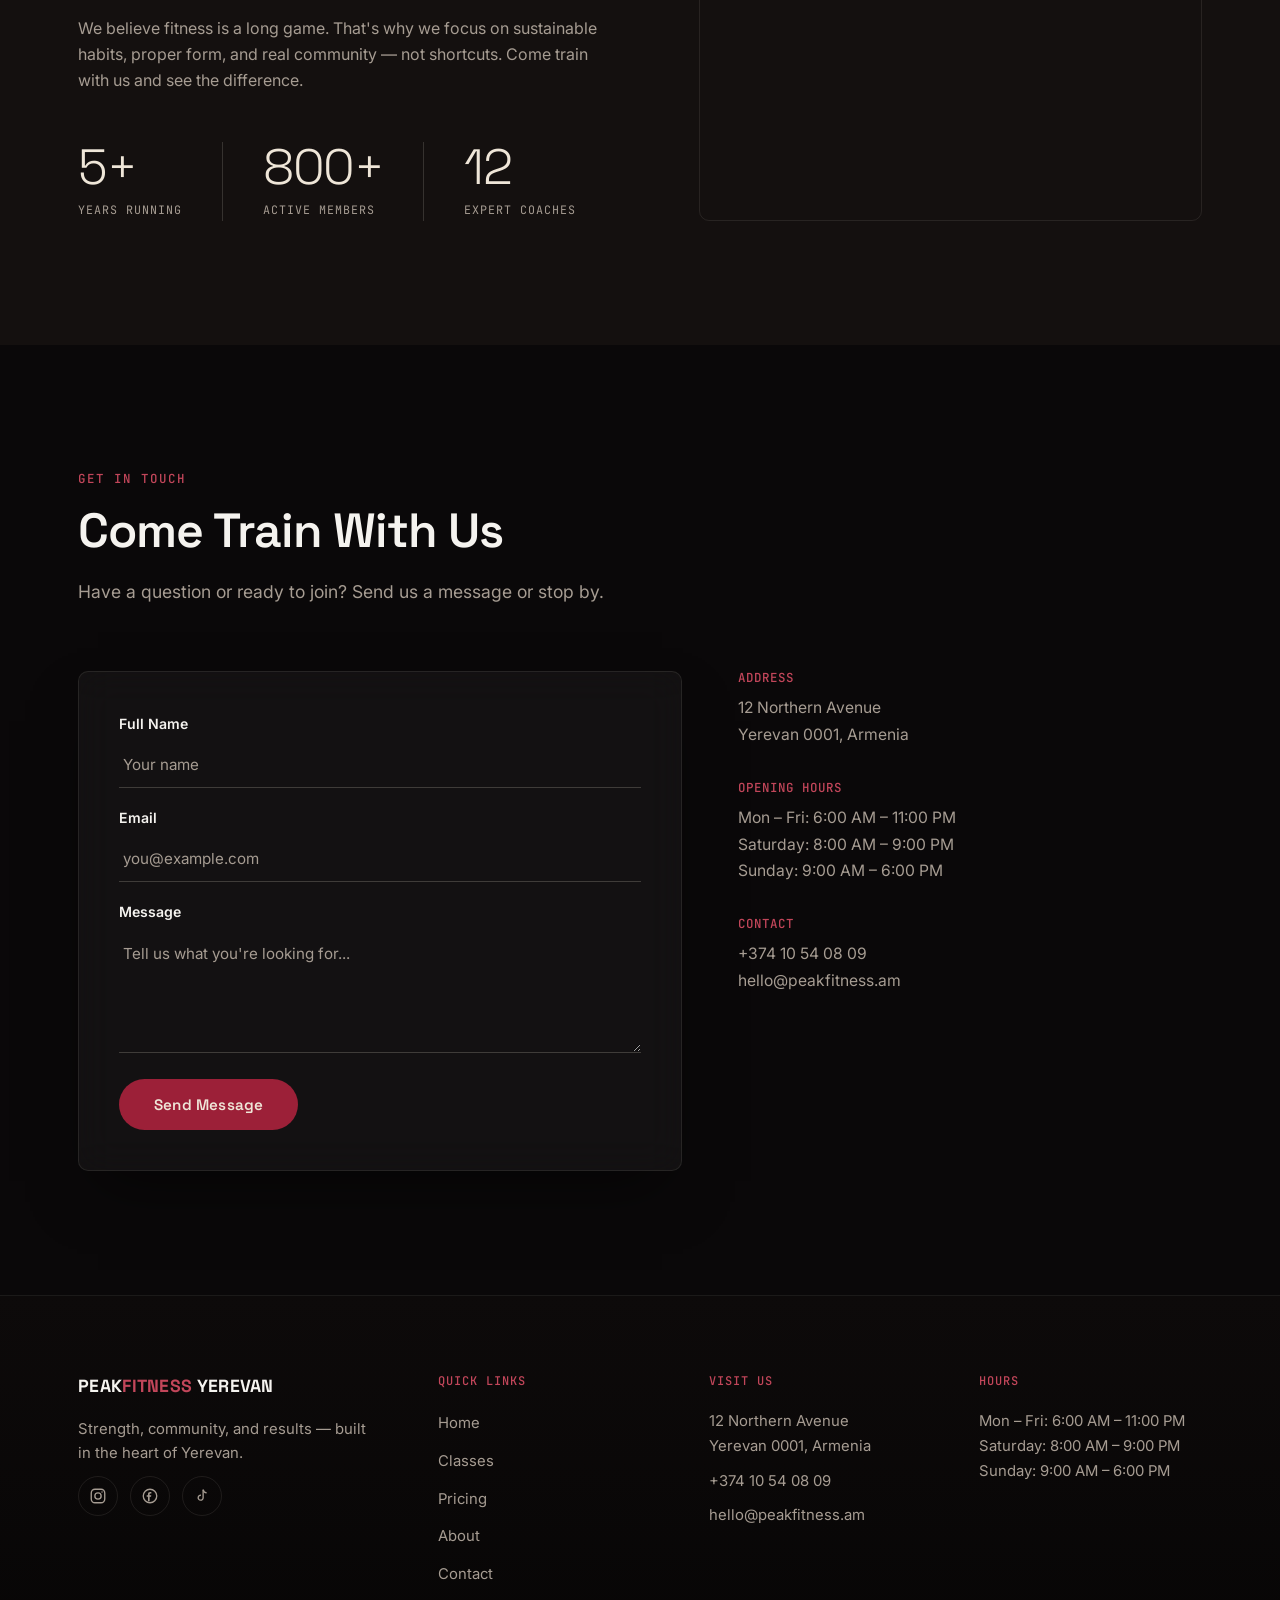
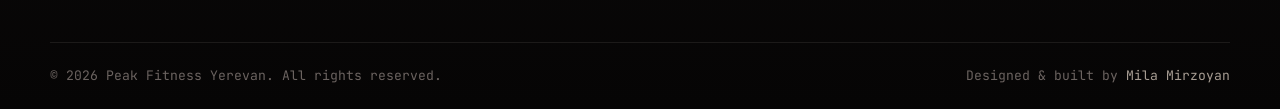
==== commit ce688ec1: "Polish quote, class-detail bullets, and footer credit - Replace the generic pull-quote with an origi" ====
--- a/index.html
+++ b/index.html
@@ -148,10 +148,10 @@
           <h2>Master The Barbell</h2>
           <p>Our weightlifting program is built around the big three — squat, bench, and deadlift — plus Olympic-style variations for lifters ready to go further. Every session starts with technique, because good numbers only last as long as good form.</p>
           <ul class="detail-list">
-            <li><span class="dash" aria-hidden="true">&mdash;</span>Small-group and 1:1 coaching on proper bar path and bracing</li>
-            <li><span class="dash" aria-hidden="true">&mdash;</span>Progressive programming that adds weight only when you're ready</li>
-            <li><span class="dash" aria-hidden="true">&mdash;</span>Access to competition-grade platforms, bars, and bumper plates</li>
-            <li><span class="dash" aria-hidden="true">&mdash;</span>Options for total beginners through competitive powerlifters</li>
+            <li><span class="detail-bullet" aria-hidden="true"></span>Small-group and 1:1 coaching on proper bar path and bracing</li>
+            <li><span class="detail-bullet" aria-hidden="true"></span>Progressive programming that adds weight only when you're ready</li>
+            <li><span class="detail-bullet" aria-hidden="true"></span>Access to competition-grade platforms, bars, and bumper plates</li>
+            <li><span class="detail-bullet" aria-hidden="true"></span>Options for total beginners through competitive powerlifters</li>
           </ul>
           <div class="detail-actions">
             <a href="#contact" class="btn btn-primary">Book This Class</a>
@@ -171,10 +171,10 @@
           <h2>Train Together, Push Further</h2>
           <p>High-energy, coach-led sessions that blend strength and conditioning — the kind of workout that's easier to show up for when the whole room is grinding with you. No two sessions are the same, so you're always training something new.</p>
           <ul class="detail-list">
-            <li><span class="dash" aria-hidden="true">&mdash;</span>Rotating formats: strength circuits, metabolic conditioning, partner workouts</li>
-            <li><span class="dash" aria-hidden="true">&mdash;</span>Scalable movements so every fitness level can keep up</li>
-            <li><span class="dash" aria-hidden="true">&mdash;</span>Live coaching and form cues throughout, not just a playlist</li>
-            <li><span class="dash" aria-hidden="true">&mdash;</span>Included free with Standard and Premium memberships</li>
+            <li><span class="detail-bullet" aria-hidden="true"></span>Rotating formats: strength circuits, metabolic conditioning, partner workouts</li>
+            <li><span class="detail-bullet" aria-hidden="true"></span>Scalable movements so every fitness level can keep up</li>
+            <li><span class="detail-bullet" aria-hidden="true"></span>Live coaching and form cues throughout, not just a playlist</li>
+            <li><span class="detail-bullet" aria-hidden="true"></span>Included free with Standard and Premium memberships</li>
           </ul>
           <div class="detail-actions">
             <a href="#contact" class="btn btn-primary">Book This Class</a>
@@ -194,10 +194,10 @@
           <h2>A Program Built Around You</h2>
           <p>One-on-one coaching for people who want a plan built entirely around their goals, schedule, and starting point — not a generic template. Your coach adjusts the program as you progress, so it keeps working long after week one.</p>
           <ul class="detail-list">
-            <li><span class="dash" aria-hidden="true">&mdash;</span>Dedicated coach who knows your history, goals, and limitations</li>
-            <li><span class="dash" aria-hidden="true">&mdash;</span>Custom programming that adapts as you get stronger</li>
-            <li><span class="dash" aria-hidden="true">&mdash;</span>Flexible scheduling around your calendar, not ours</li>
-            <li><span class="dash" aria-hidden="true">&mdash;</span>Available as drop-in sessions or bundled into Premium</li>
+            <li><span class="detail-bullet" aria-hidden="true"></span>Dedicated coach who knows your history, goals, and limitations</li>
+            <li><span class="detail-bullet" aria-hidden="true"></span>Custom programming that adapts as you get stronger</li>
+            <li><span class="detail-bullet" aria-hidden="true"></span>Flexible scheduling around your calendar, not ours</li>
+            <li><span class="detail-bullet" aria-hidden="true"></span>Available as drop-in sessions or bundled into Premium</li>
           </ul>
           <div class="detail-actions">
             <a href="#contact" class="btn btn-primary">Book This Class</a>
@@ -217,10 +217,10 @@
           <h2>Build Endurance That Lasts</h2>
           <p>Interval-based sessions designed to raise your ceiling — more work capacity, faster recovery between efforts, and real fat-loss results, without grinding your joints down.</p>
           <ul class="detail-list">
-            <li><span class="dash" aria-hidden="true">&mdash;</span>Interval training on rowers, bikes, treadmills, and the open floor</li>
-            <li><span class="dash" aria-hidden="true">&mdash;</span>Coach-guided pacing so effort stays honest, not random</li>
-            <li><span class="dash" aria-hidden="true">&mdash;</span>Great as a standalone session or active-recovery day</li>
-            <li><span class="dash" aria-hidden="true">&mdash;</span>Scales from beginner intervals to race-pace conditioning</li>
+            <li><span class="detail-bullet" aria-hidden="true"></span>Interval training on rowers, bikes, treadmills, and the open floor</li>
+            <li><span class="detail-bullet" aria-hidden="true"></span>Coach-guided pacing so effort stays honest, not random</li>
+            <li><span class="detail-bullet" aria-hidden="true"></span>Great as a standalone session or active-recovery day</li>
+            <li><span class="detail-bullet" aria-hidden="true"></span>Scales from beginner intervals to race-pace conditioning</li>
           </ul>
           <div class="detail-actions">
             <a href="#contact" class="btn btn-primary">Book This Class</a>
@@ -240,7 +240,7 @@
       <div class="cta-scrim"></div>
     </div>
     <div class="container cta-inner" data-reveal>
-      <p class="quote">"The only bad workout is the one you didn't show up for."</p>
+      <p class="quote">Discipline is the heaviest thing you'll lift.</p>
       <a href="#pricing" class="btn btn-primary">See Membership Plans</a>
     </div>
   </section>
@@ -439,6 +439,7 @@
 
     <div class="container footer-bottom">
       <p>&copy; 2026 Peak Fitness Yerevan. All rights reserved.</p>
+      <p class="footer-credit">Designed &amp; built by <a href="mailto:milamirzoyan521@gmail.com">Mila Mirzoyan</a></p>
     </div>
   </footer>
 
--- a/css/style.css
+++ b/css/style.css
@@ -706,11 +706,17 @@
   color: #ddd6cd;
 }
 
-.detail-list li .dash {
+/* Small accent chevron marker — echoes the "→" arrow used on the class
+   cards, so the benefit lists feel intentional rather than punctuated
+   with a stray em-dash. */
+.detail-list li .detail-bullet {
   flex-shrink: 0;
-  font-family: var(--font-mono);
-  font-weight: 300;
-  color: var(--accent-text);
+  width: 6px;
+  height: 6px;
+  margin-top: 7px;
+  border-right: 1.6px solid var(--accent-text);
+  border-bottom: 1.6px solid var(--accent-text);
+  transform: rotate(-45deg);
 }
 
 .detail-actions {
@@ -1264,6 +1270,17 @@
   font-family: var(--font-mono);
 }
 
+/* Subtle designer credit — sits opposite the copyright, same muted
+   register so it reads as a quiet signature, not a call-out. */
+.footer-credit a {
+  color: var(--ink-muted);
+  transition: color 0.25s var(--ease);
+}
+
+.footer-credit a:hover {
+  color: var(--white);
+}
+
 /* =========================================================
    14. RESPONSIVE / MOBILE
    ========================================================= */
@@ -1303,15 +1320,22 @@
     flex-direction: column;
     align-items: flex-start;
     gap: 0;
-    padding: 10px 28px 26px;
+    /* No vertical padding or visible border while collapsed, so the box
+       is truly 0px tall and nothing (e.g. the first "Home" link) peeks
+       out below the header until the menu is opened. */
+    padding: 0 28px;
     max-height: 0;
     overflow: hidden;
-    transition: max-height 0.35s var(--ease);
-    border-bottom: 1px solid var(--hairline);
+    border-bottom: 1px solid transparent;
+    transition: max-height 0.35s var(--ease), padding 0.35s var(--ease),
+                border-color 0.35s var(--ease);
   }
 
   .main-nav.open {
-    max-height: 400px;
+    max-height: 420px;
+    padding-top: 10px;
+    padding-bottom: 26px;
+    border-bottom-color: var(--hairline);
   }
 
   .main-nav ul {
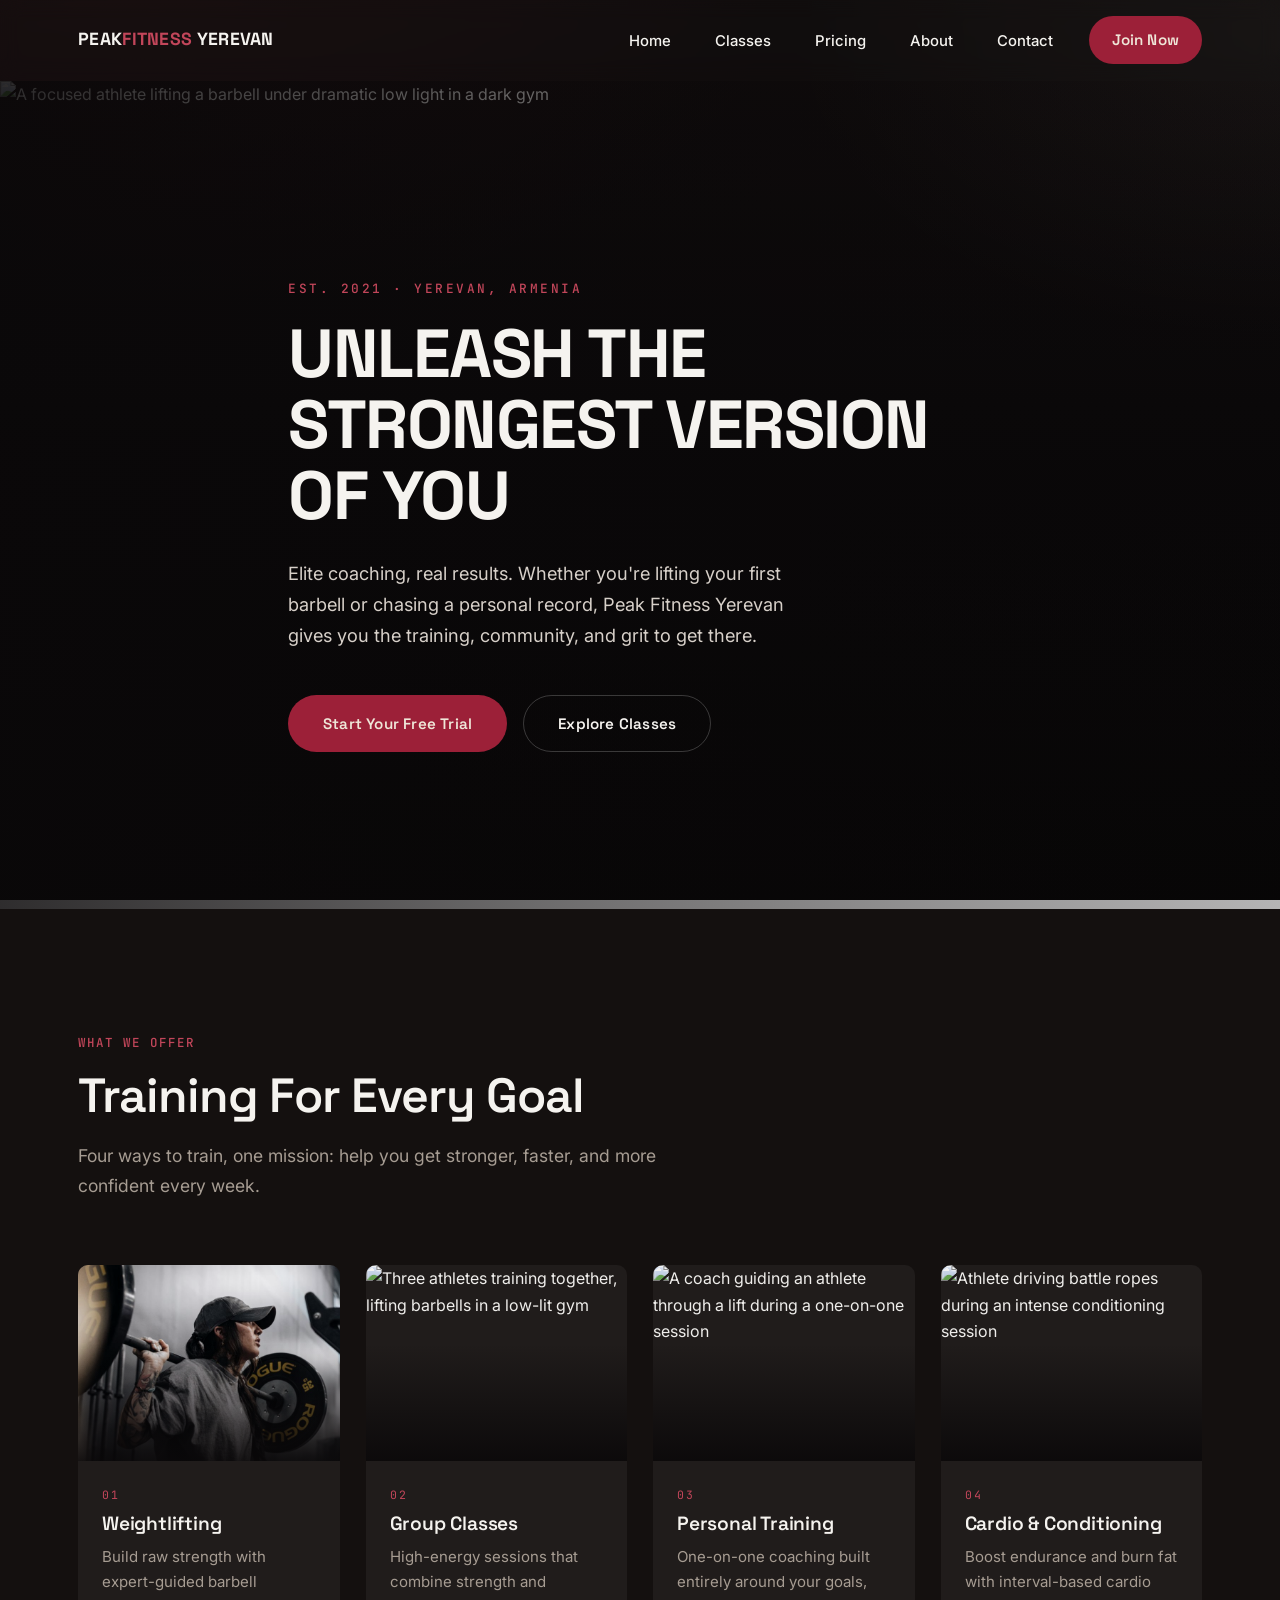
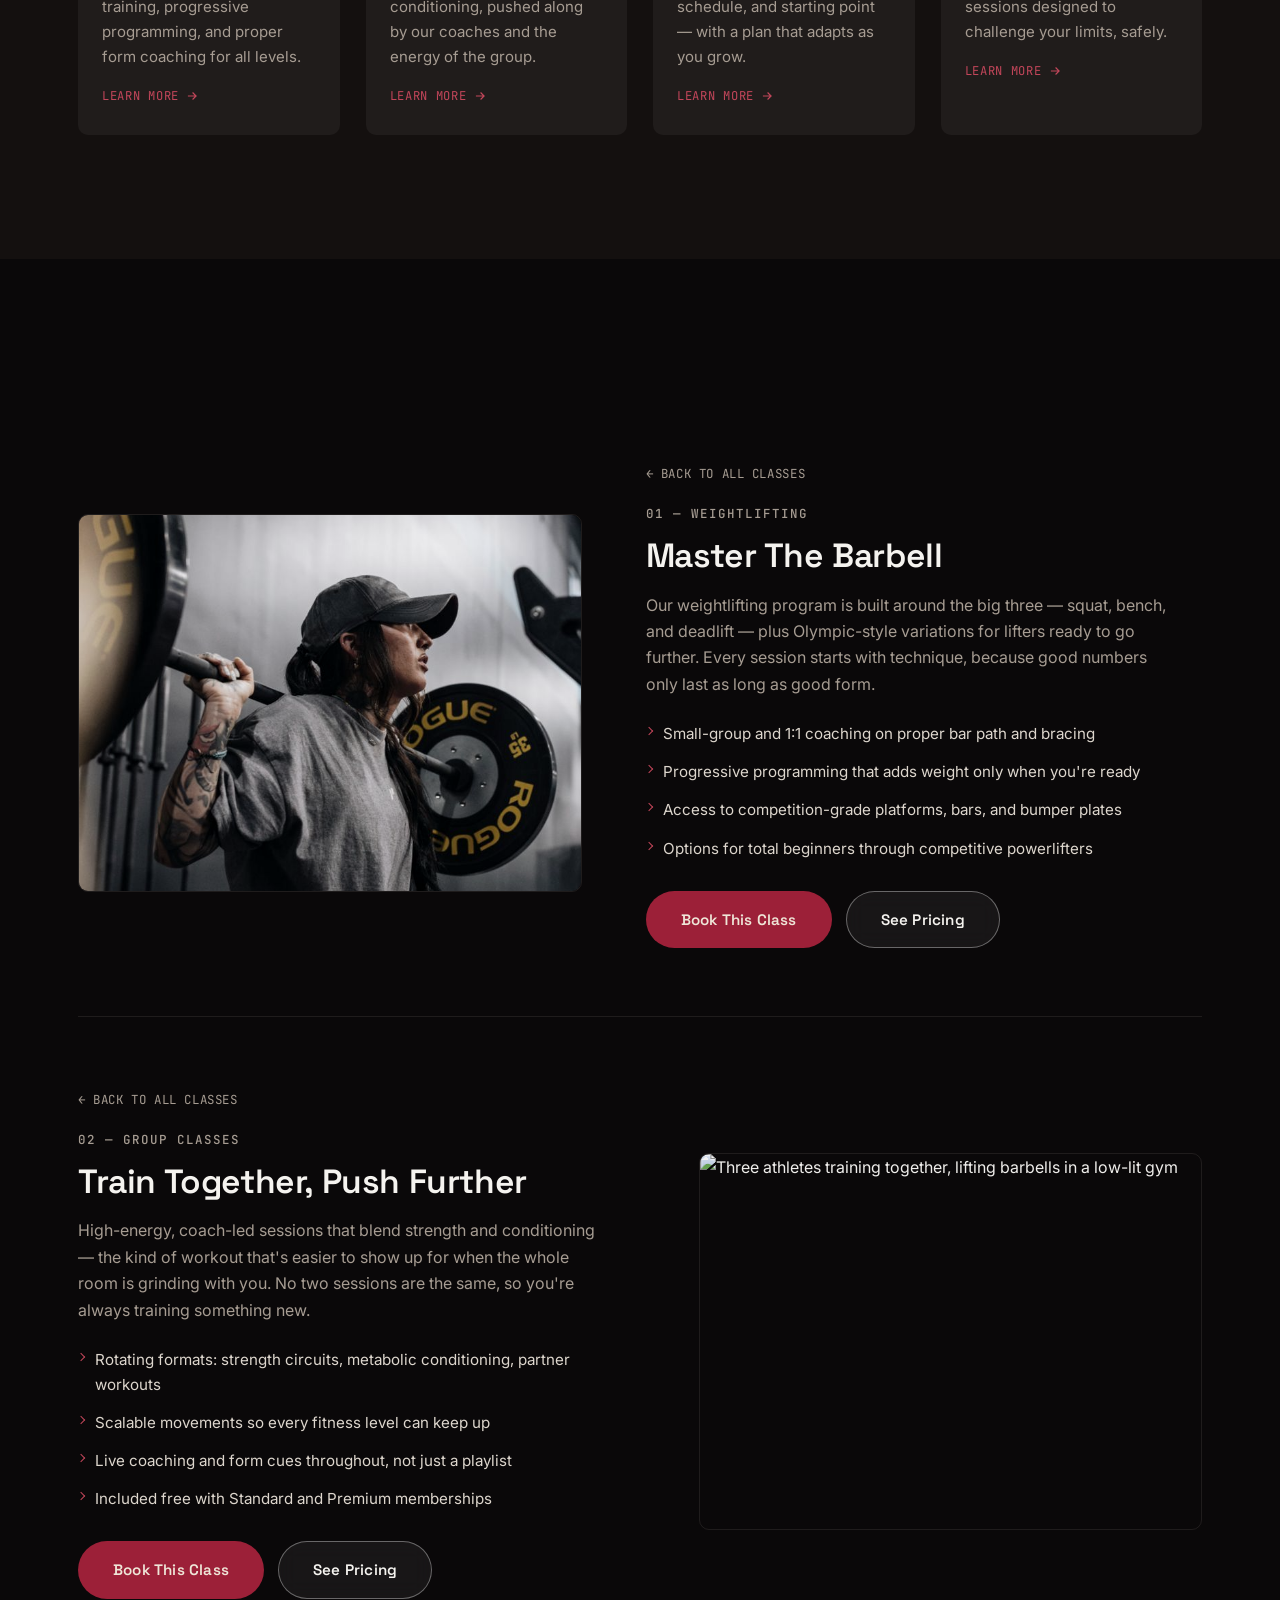
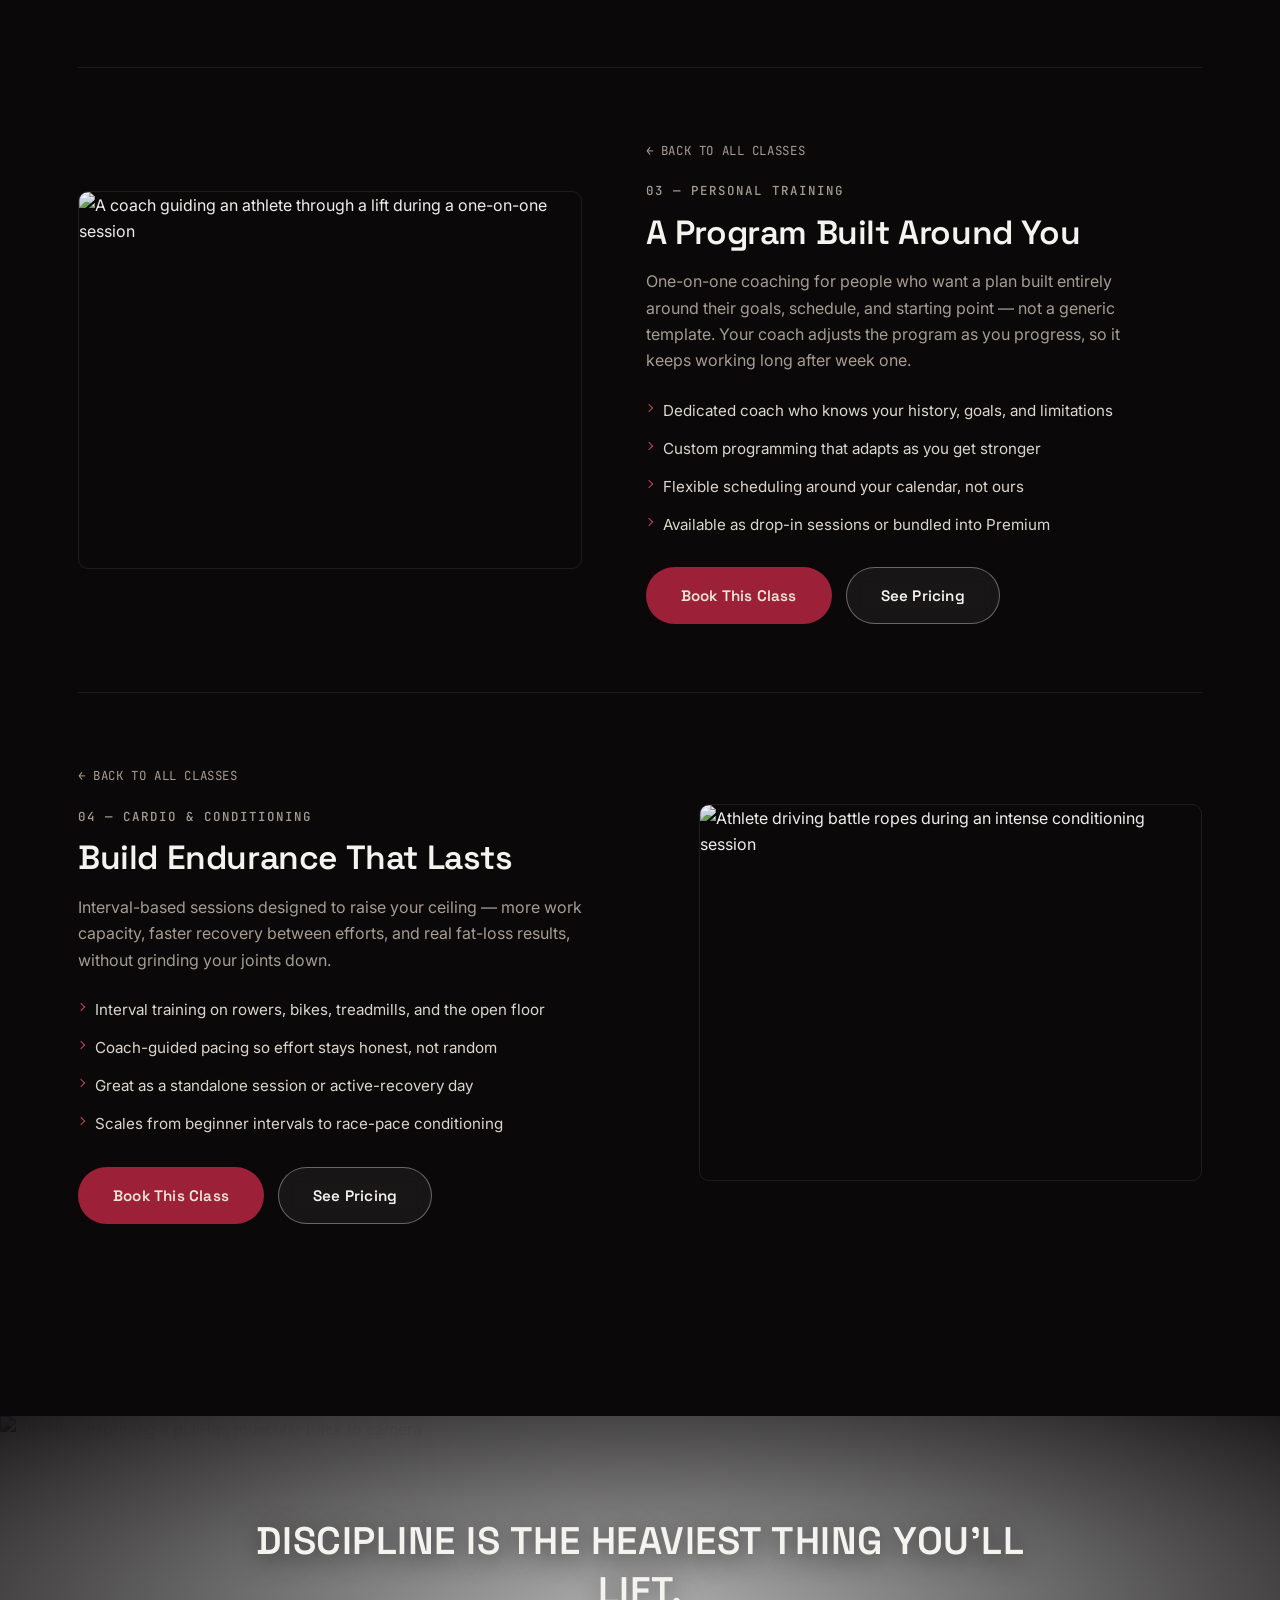
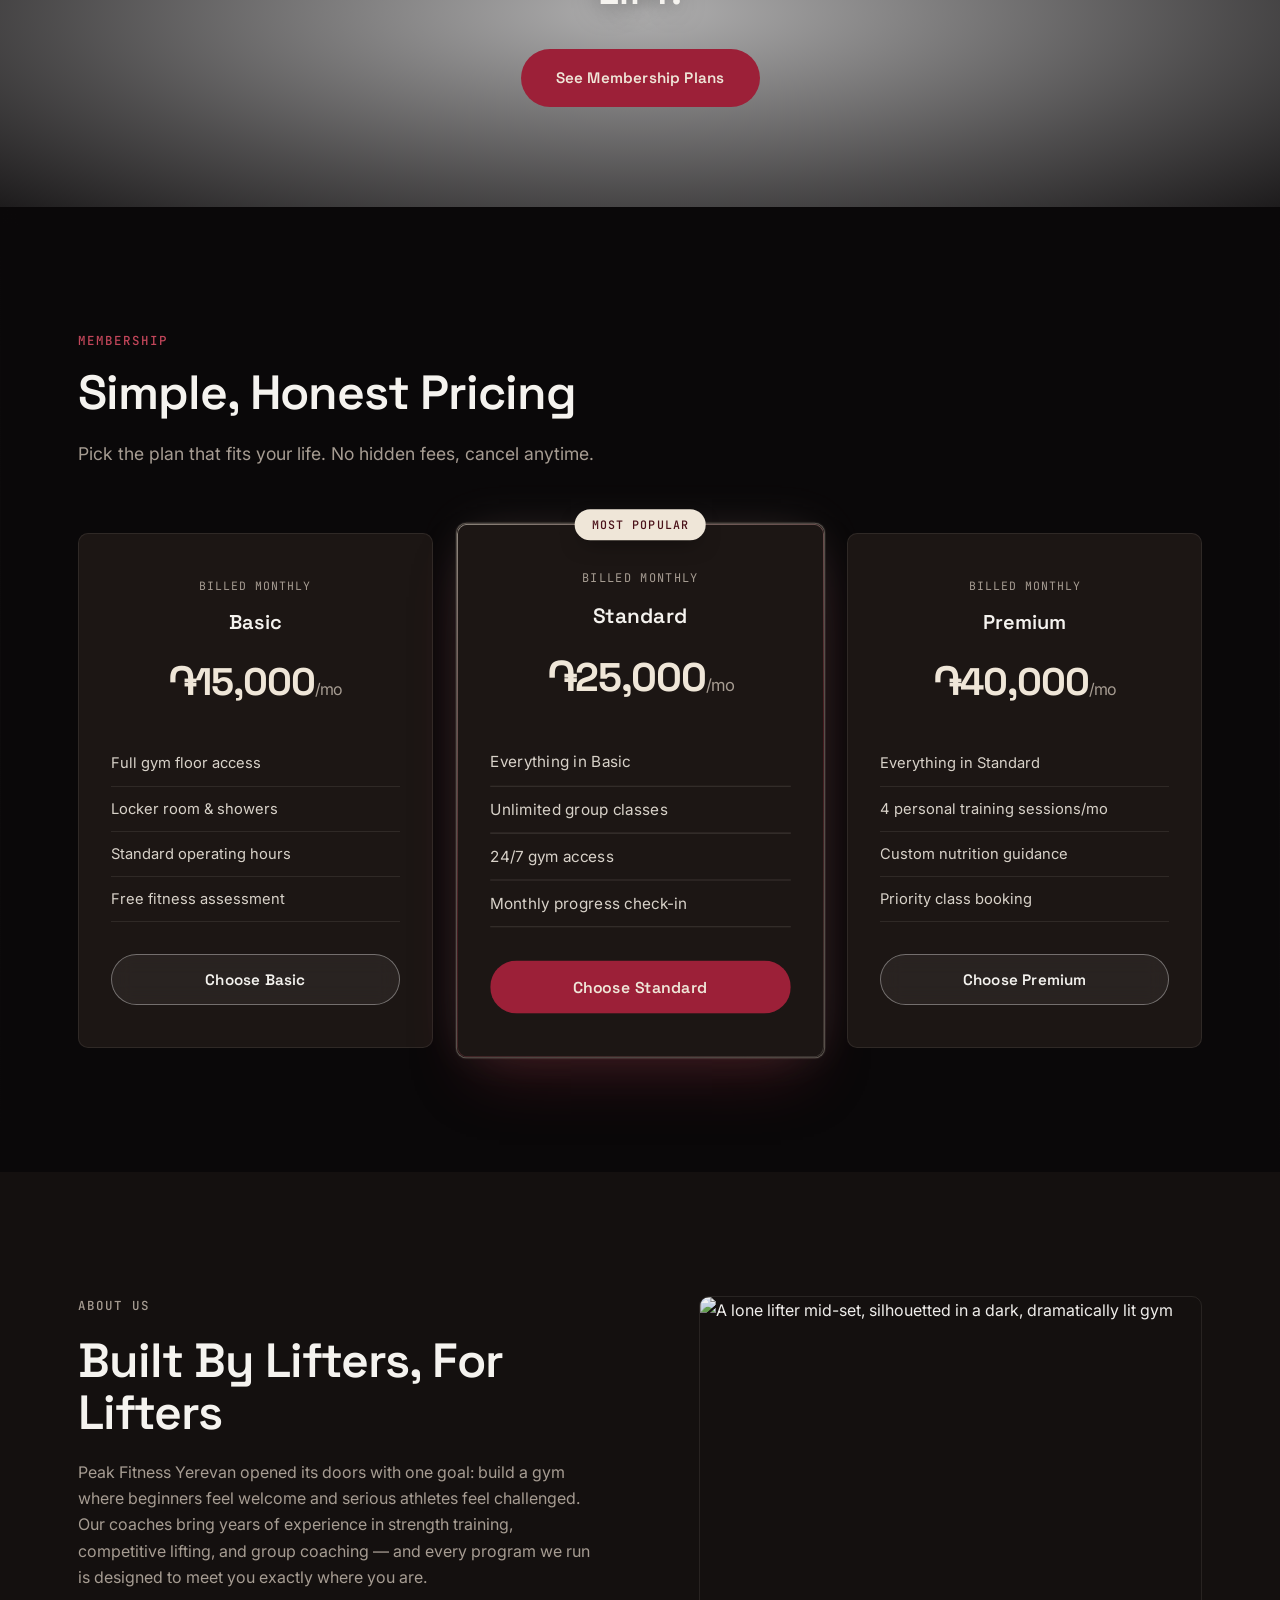
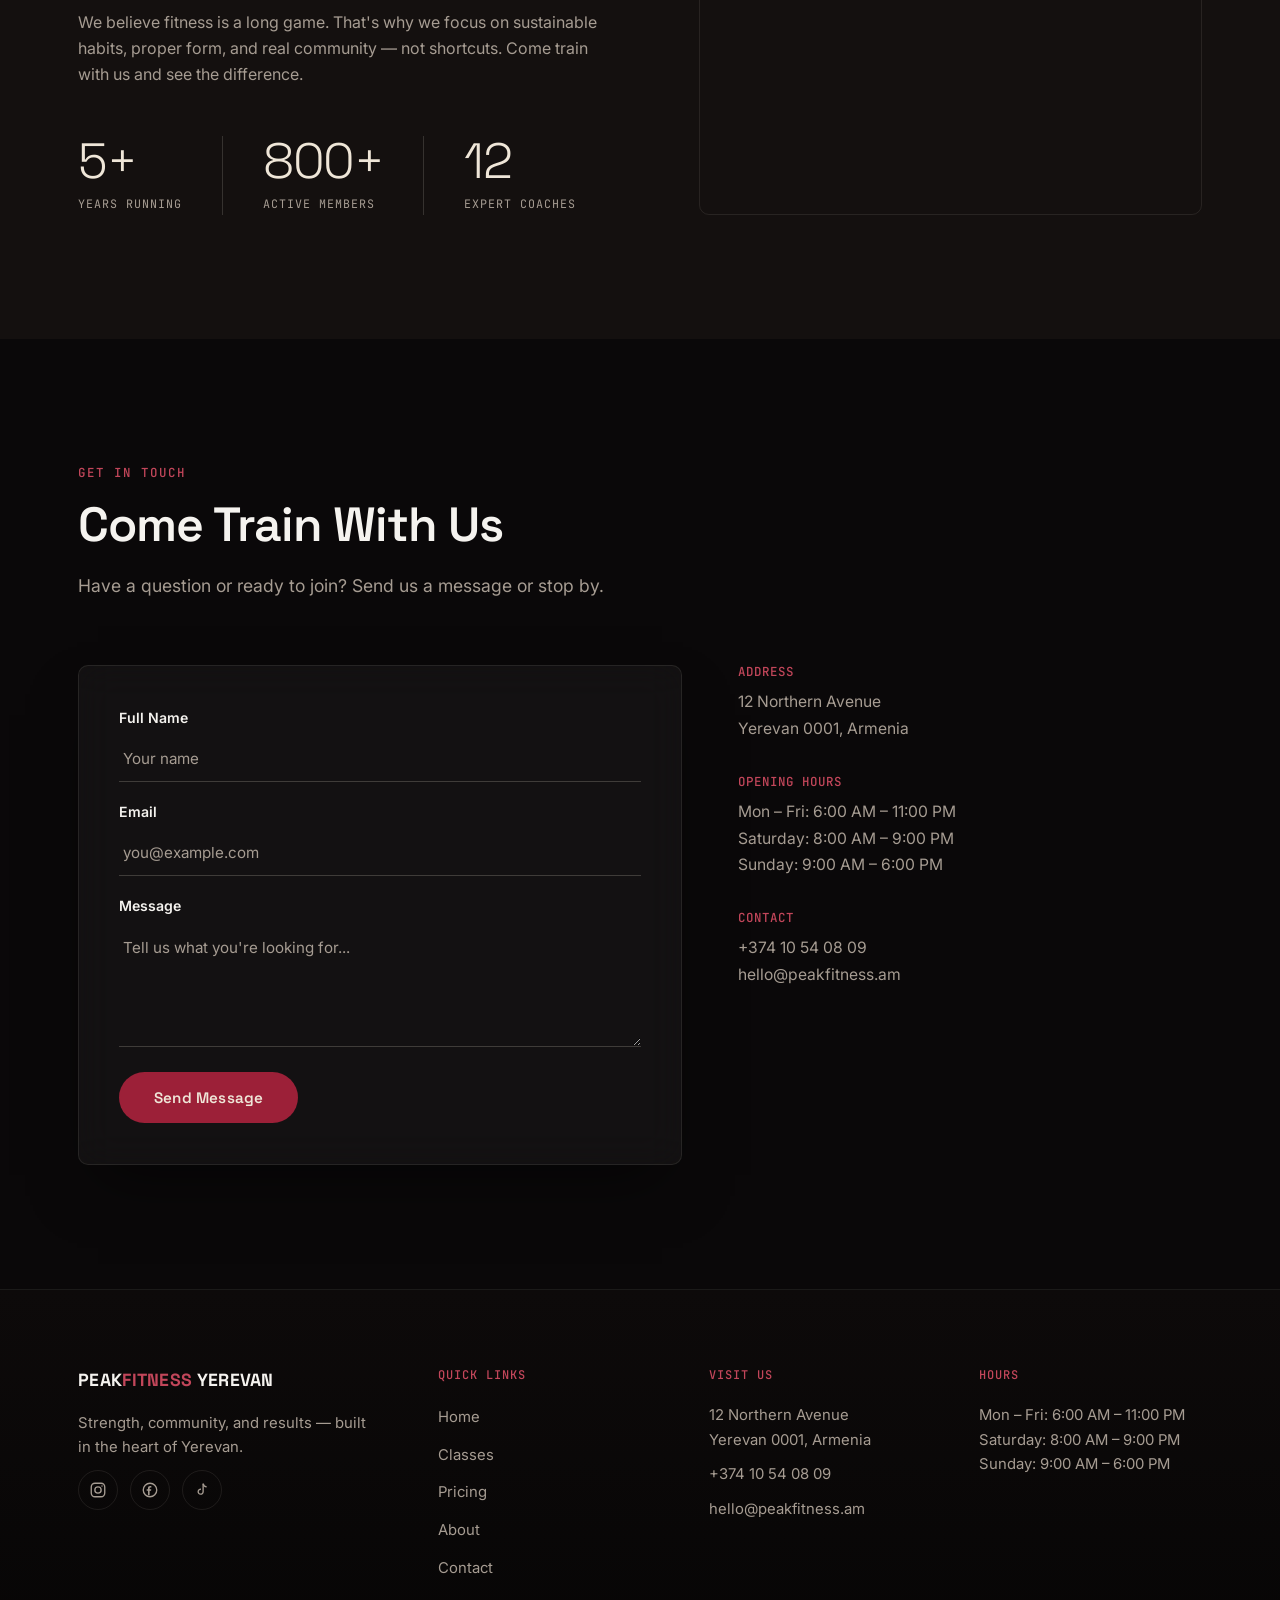
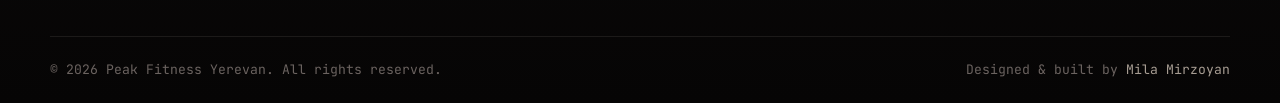
==== commit 7a0bd40b: "Add membership signup modal to the pricing buttons Each plan button now opens an accessible modal (n" ====
--- a/index.html
+++ b/index.html
@@ -266,7 +266,7 @@
             <li>Standard operating hours</li>
             <li>Free fitness assessment</li>
           </ul>
-          <a href="#contact" class="btn btn-outline">Choose Basic</a>
+          <button type="button" class="btn btn-outline" data-plan="Basic">Choose Basic</button>
         </div>
 
         <div class="price-card featured" data-reveal>
@@ -280,7 +280,7 @@
             <li>24/7 gym access</li>
             <li>Monthly progress check-in</li>
           </ul>
-          <a href="#contact" class="btn btn-primary">Choose Standard</a>
+          <button type="button" class="btn btn-primary" data-plan="Standard">Choose Standard</button>
         </div>
 
         <div class="price-card" data-reveal>
@@ -293,7 +293,7 @@
             <li>Custom nutrition guidance</li>
             <li>Priority class booking</li>
           </ul>
-          <a href="#contact" class="btn btn-outline">Choose Premium</a>
+          <button type="button" class="btn btn-outline" data-plan="Premium">Choose Premium</button>
         </div>
       </div>
     </div>
@@ -443,6 +443,52 @@
     </div>
   </footer>
 
+  <!-- ===================== SIGNUP / INQUIRY MODAL ===================== -->
+  <div class="modal" id="signupModal" hidden>
+    <div class="modal-backdrop" data-close></div>
+    <div class="modal-dialog" role="dialog" aria-modal="true" aria-labelledby="signupTitle">
+      <button class="modal-close" type="button" aria-label="Close" data-close>
+        <svg viewBox="0 0 24 24" fill="none" stroke="currentColor" stroke-width="1.8" aria-hidden="true"><path d="M6 6l12 12M18 6L6 18"/></svg>
+      </button>
+
+      <div class="modal-panel" id="signupPanel">
+        <p class="section-tag">Membership</p>
+        <h3 id="signupTitle">Join Peak Fitness</h3>
+        <p class="modal-sub">Leave your details and we'll set up your <span id="signupPlanLabel">membership</span> — we'll be in touch within one business day.</p>
+
+        <form class="modal-form" id="signupForm" action="https://formspree.io/f/xljrpdbe" method="post">
+          <input type="hidden" name="_subject" id="signupSubject" value="New membership inquiry" />
+
+          <label for="signupName">Full Name</label>
+          <input type="text" id="signupName" name="name" placeholder="Your name" required />
+
+          <label for="signupEmail">Email</label>
+          <input type="email" id="signupEmail" name="email" placeholder="you@example.com" required />
+
+          <label for="signupPlan">Plan</label>
+          <select id="signupPlan" name="plan">
+            <option value="Basic">Basic — ֏15,000/mo</option>
+            <option value="Standard">Standard — ֏25,000/mo</option>
+            <option value="Premium">Premium — ֏40,000/mo</option>
+          </select>
+
+          <p class="form-error" id="signupError" role="alert" hidden></p>
+
+          <button type="submit" class="btn btn-primary">Request to Join</button>
+        </form>
+      </div>
+
+      <div class="modal-success" id="signupSuccess" hidden>
+        <div class="form-success-icon" aria-hidden="true">
+          <svg viewBox="0 0 24 24" fill="none" stroke="currentColor" stroke-width="2"><path d="M5 13l4 4L19 7"/></svg>
+        </div>
+        <h3>Thanks — we've got your request!</h3>
+        <p>We'll reach out within one business day to get you started. See you at the gym.</p>
+        <button type="button" class="btn btn-outline" data-close>Close</button>
+      </div>
+    </div>
+  </div>
+
   <script src="js/script.js"></script>
 </body>
 </html>
--- a/css/style.css
+++ b/css/style.css
@@ -1279,6 +1279,190 @@
 
 .footer-credit a:hover {
   color: var(--white);
+}
+
+/* =========================================================
+   SIGNUP / INQUIRY MODAL
+   Opened from the pricing plan buttons; posts to the same
+   Formspree endpoint as the contact form.
+   ========================================================= */
+body.modal-open {
+  overflow: hidden;
+}
+
+.modal {
+  position: fixed;
+  inset: 0;
+  z-index: 500;
+  display: flex;
+  align-items: center;
+  justify-content: center;
+  padding: 24px;
+}
+
+.modal[hidden] {
+  display: none;
+}
+
+.modal-backdrop {
+  position: absolute;
+  inset: 0;
+  background: rgba(6, 5, 5, 0.72);
+  backdrop-filter: blur(6px);
+  -webkit-backdrop-filter: blur(6px);
+  animation: modalFade 0.25s var(--ease);
+}
+
+.modal-dialog {
+  position: relative;
+  width: 100%;
+  max-width: 460px;
+  max-height: calc(100vh - 48px);
+  overflow-y: auto;
+  background: linear-gradient(180deg, #17110f 0%, #100c0b 100%);
+  border: 1px solid rgba(239, 230, 216, 0.14);
+  border-radius: 14px;
+  padding: 42px 40px;
+  box-shadow: 0 40px 90px -30px rgba(0, 0, 0, 0.8);
+  animation: modalRise 0.3s var(--ease);
+}
+
+@keyframes modalFade {
+  from { opacity: 0; }
+  to   { opacity: 1; }
+}
+
+@keyframes modalRise {
+  from { opacity: 0; transform: translateY(16px) scale(0.98); }
+  to   { opacity: 1; transform: none; }
+}
+
+.modal-close {
+  position: absolute;
+  top: 16px;
+  right: 16px;
+  width: 36px;
+  height: 36px;
+  display: flex;
+  align-items: center;
+  justify-content: center;
+  border: none;
+  border-radius: 50%;
+  background: rgba(255, 255, 255, 0.05);
+  color: var(--ink-muted);
+  cursor: pointer;
+  transition: color 0.25s var(--ease), background 0.25s var(--ease);
+}
+
+.modal-close:hover {
+  color: var(--white);
+  background: rgba(255, 255, 255, 0.1);
+}
+
+.modal-close svg {
+  width: 18px;
+  height: 18px;
+}
+
+.modal-panel > .section-tag {
+  margin-bottom: 10px;
+}
+
+.modal-dialog h3 {
+  font-size: 1.5rem;
+  letter-spacing: -0.4px;
+  margin-bottom: 10px;
+}
+
+.modal-sub {
+  color: var(--ink-muted);
+  font-size: 0.95rem;
+  line-height: 1.6;
+  margin-bottom: 26px;
+}
+
+.modal-form {
+  display: flex;
+  flex-direction: column;
+}
+
+.modal-form label {
+  font-weight: 600;
+  font-size: 0.85rem;
+  margin-bottom: 7px;
+  margin-top: 16px;
+}
+
+.modal-form label:first-of-type {
+  margin-top: 0;
+}
+
+.modal-form input,
+.modal-form select {
+  font-family: var(--font-body);
+  background: transparent;
+  color: var(--white);
+  padding: 12px 4px;
+  border: none;
+  border-bottom: 1.5px solid rgba(239, 230, 216, 0.2);
+  border-radius: 0;
+  font-size: 0.95rem;
+  transition: border-color 0.25s var(--ease);
+}
+
+.modal-form select option {
+  background: #17110f;
+  color: var(--white);
+}
+
+.modal-form input::placeholder {
+  color: var(--ink-muted);
+  opacity: 1;
+}
+
+.modal-form input:focus,
+.modal-form select:focus {
+  outline: none;
+  border-bottom-color: var(--accent-btn);
+}
+
+.modal-form .form-error {
+  margin-top: 18px;
+}
+
+.modal-form button[type="submit"] {
+  margin-top: 26px;
+  width: 100%;
+}
+
+.modal-success {
+  display: flex;
+  flex-direction: column;
+  align-items: flex-start;
+  gap: 12px;
+}
+
+.modal-success[hidden] {
+  display: none;
+}
+
+.modal-success h3 {
+  font-size: 1.35rem;
+}
+
+.modal-success p {
+  color: var(--ink-muted);
+}
+
+.modal-success .btn {
+  margin-top: 10px;
+}
+
+@media (prefers-reduced-motion: reduce) {
+  .modal-backdrop,
+  .modal-dialog {
+    animation: none;
+  }
 }
 
 /* =========================================================
@@ -1384,6 +1568,14 @@
     padding: 72px 0;
   }
 
+  .modal {
+    padding: 16px;
+  }
+
+  .modal-dialog {
+    padding: 34px 22px;
+  }
+
   .hero {
     min-height: unset;
     padding: 140px 0 80px;
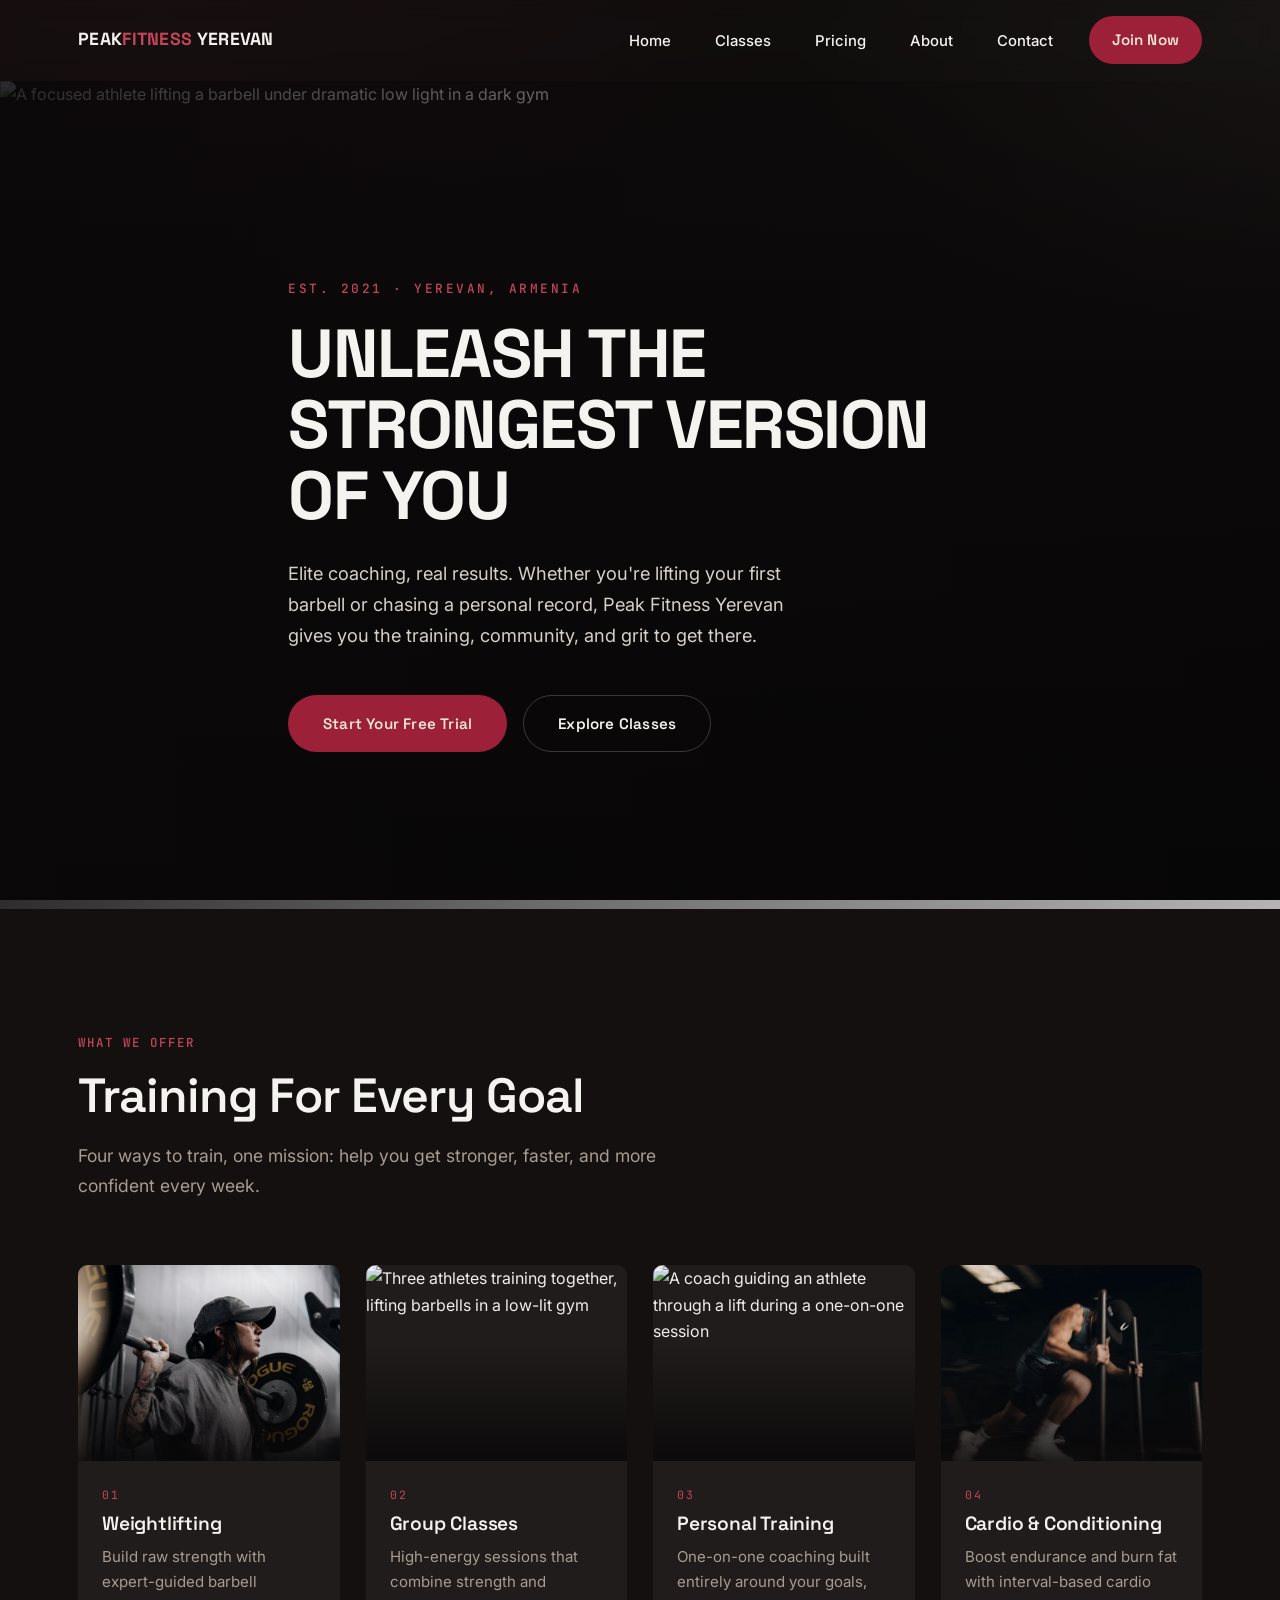
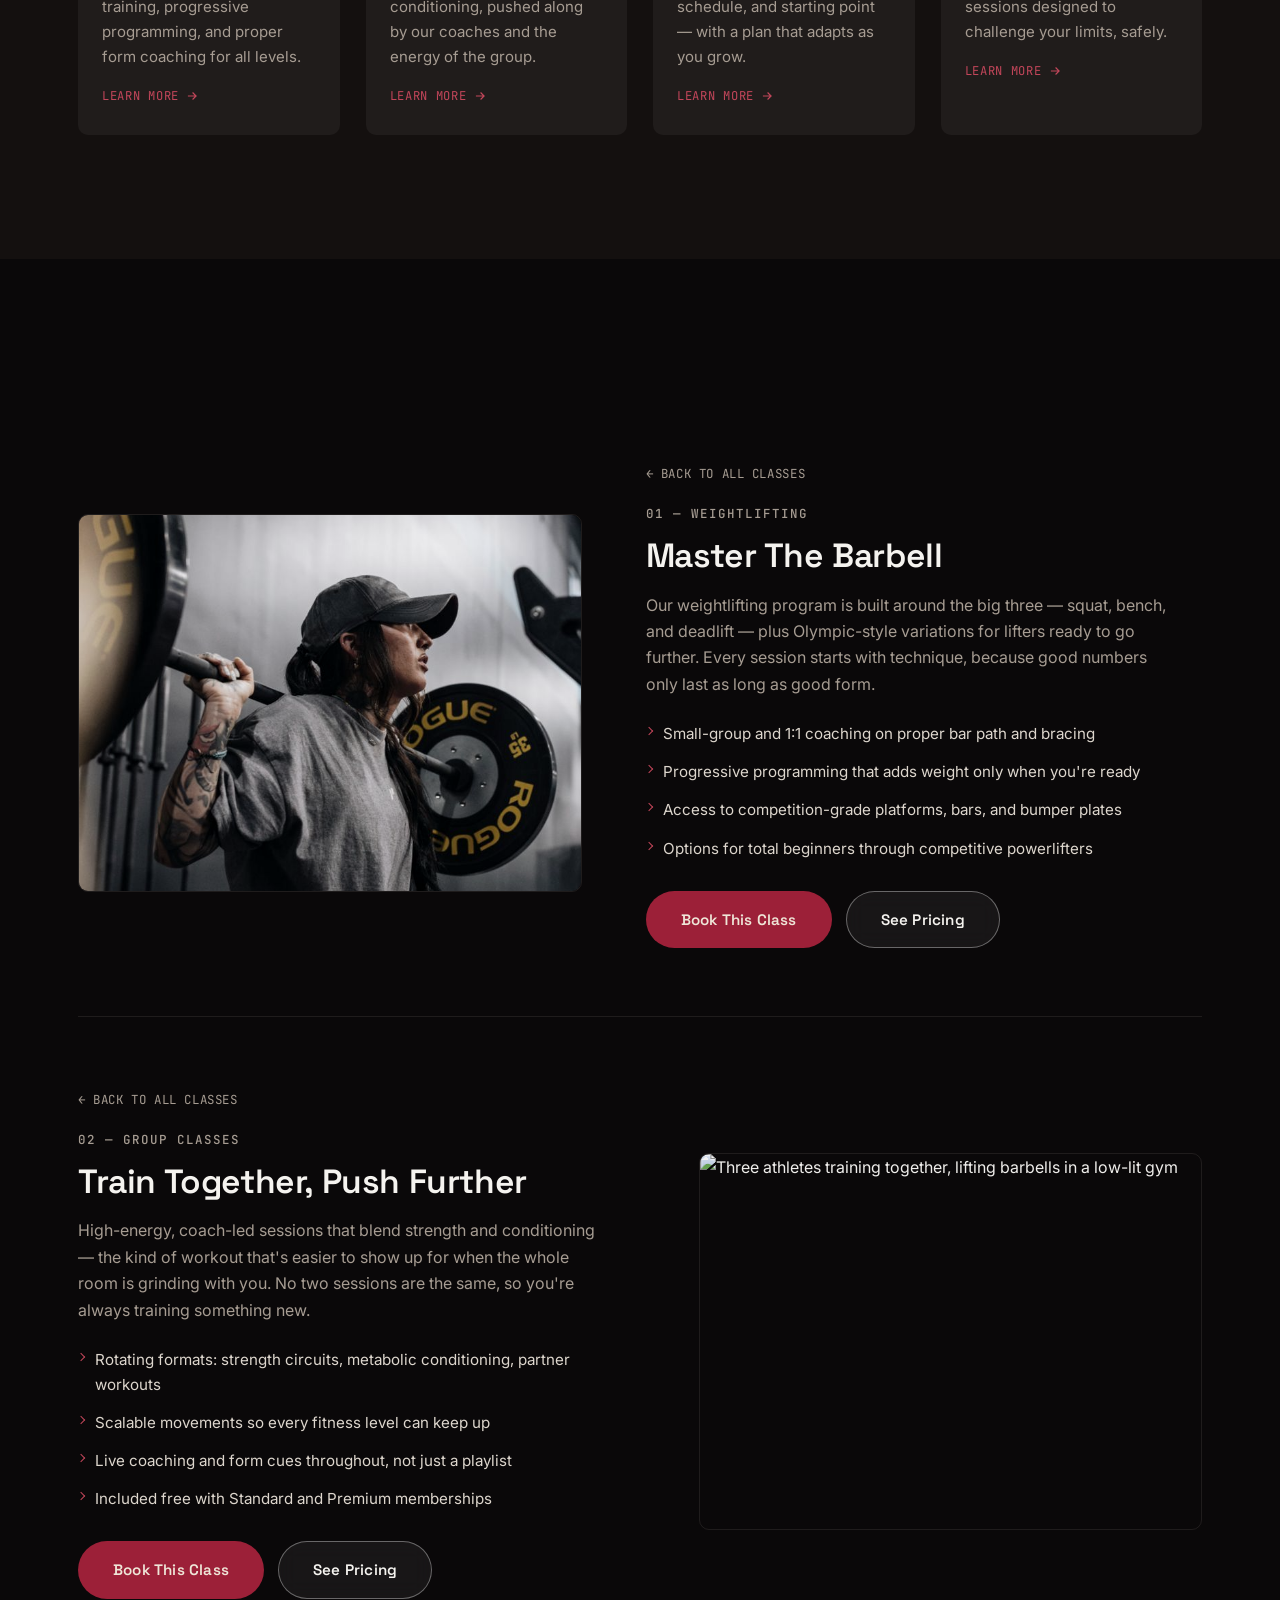
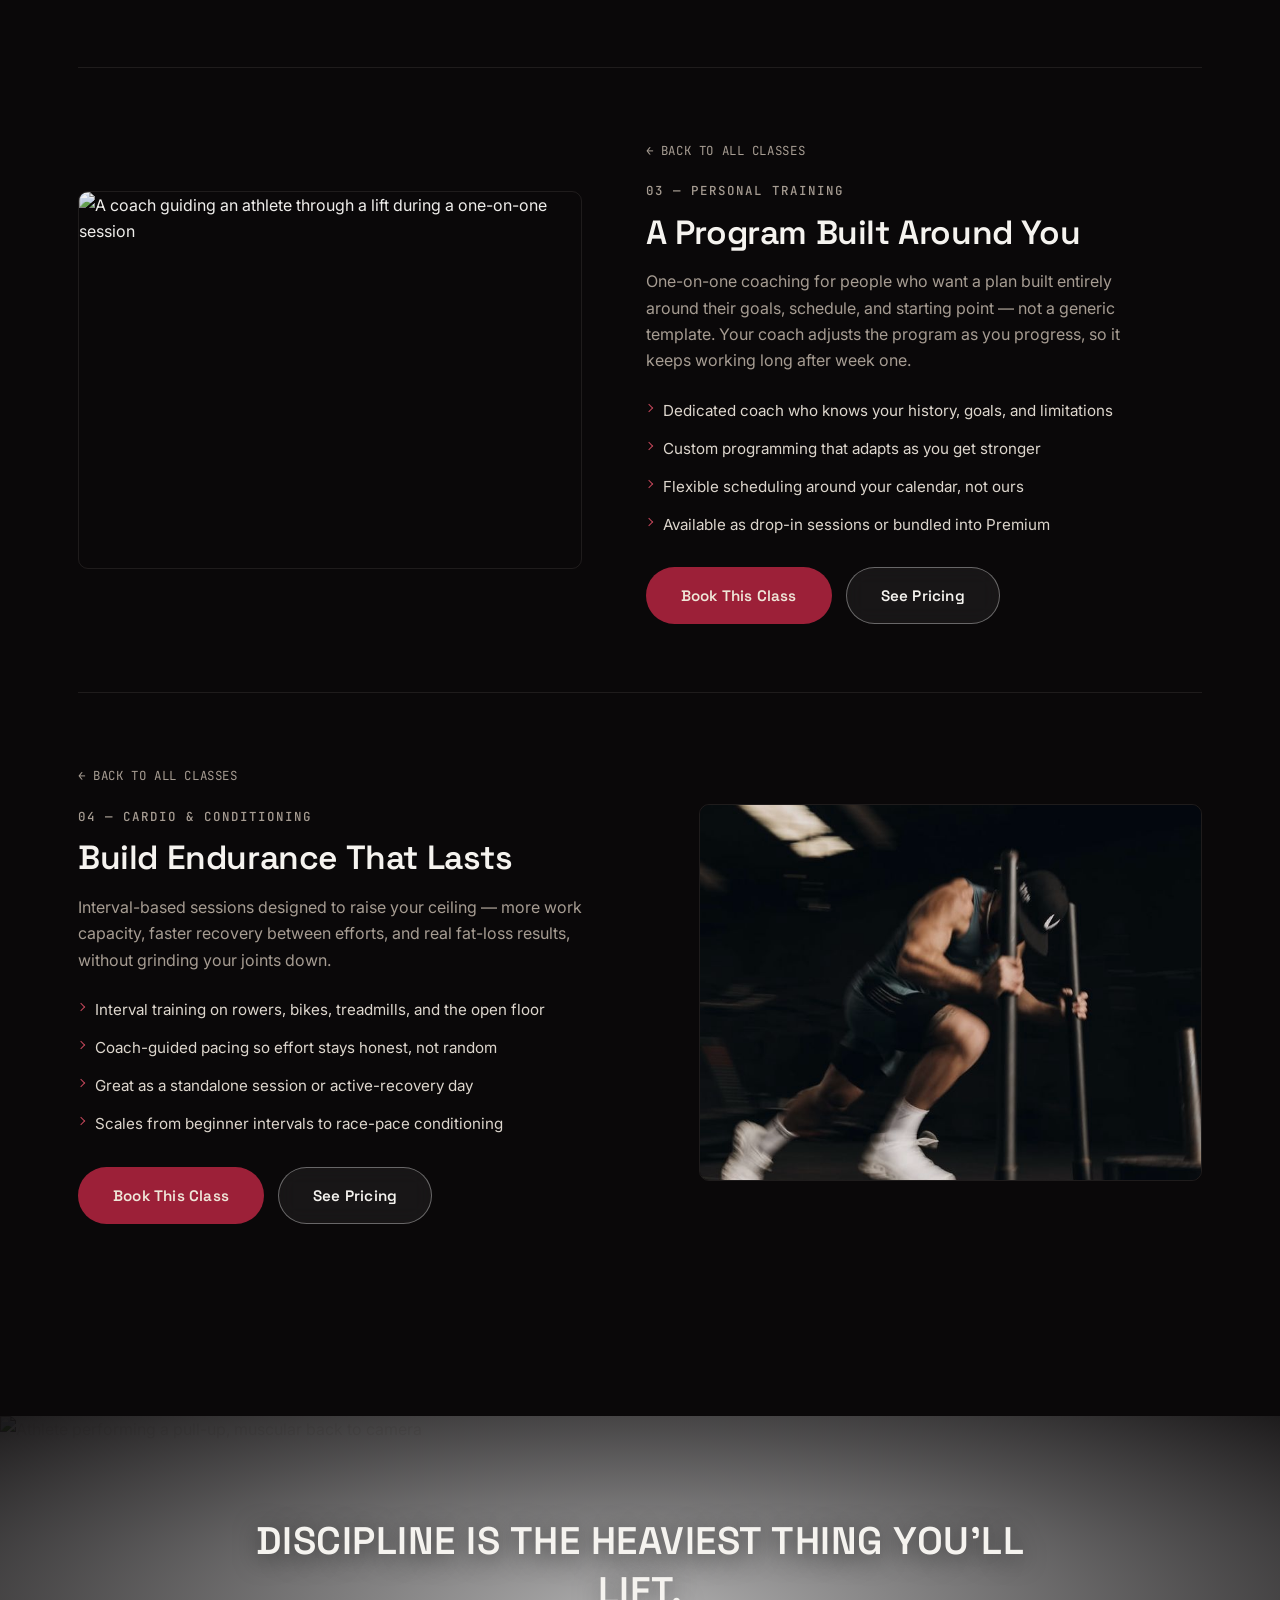
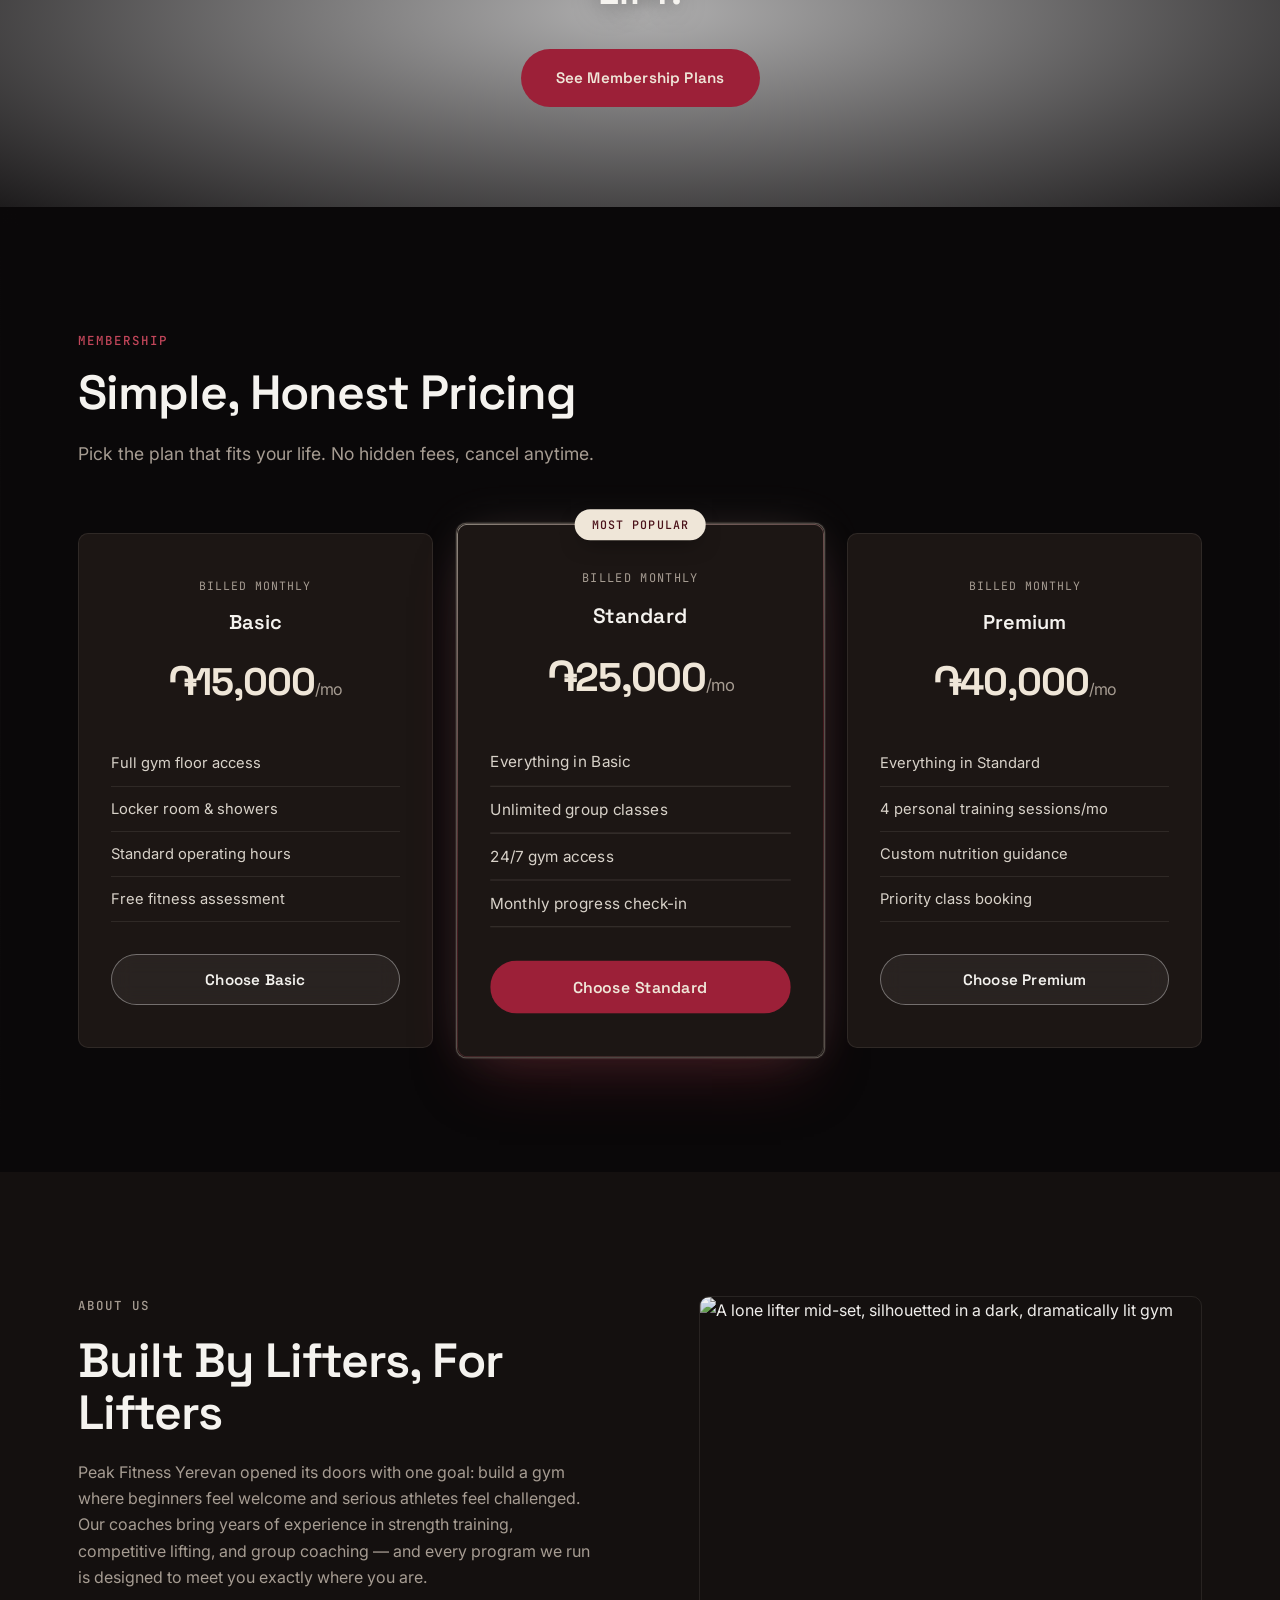
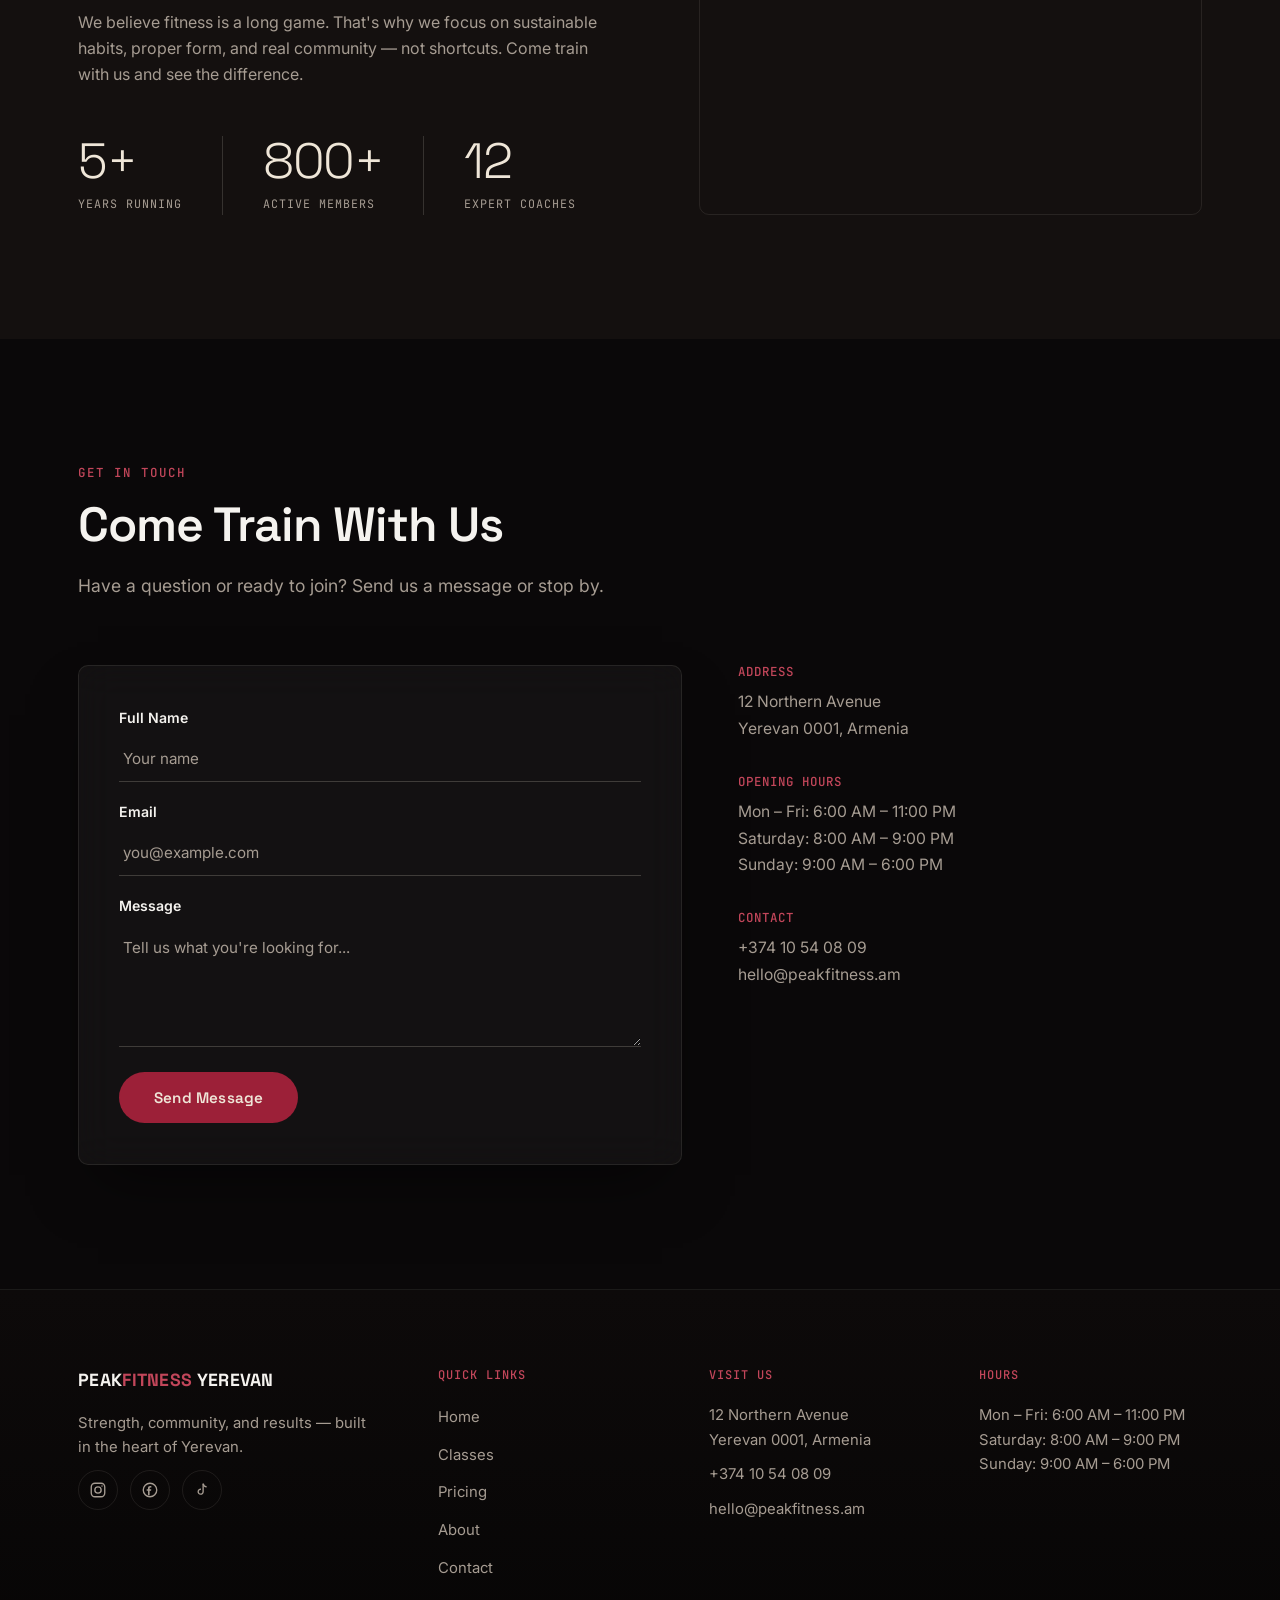
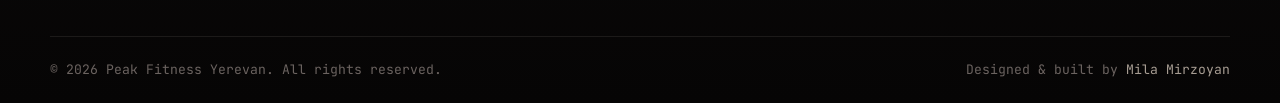
==== commit 558d2854: "Use local sled-push photo for the Cardio class image Replace the Unsplash cardio image (class card +" ====
--- a/index.html
+++ b/index.html
@@ -117,8 +117,8 @@
 
         <a href="#detail-cardio" class="card" data-reveal>
           <div class="card-media">
-            <img src="https://images.unsplash.com/photo-1599058917212-d750089bc07e?auto=format&fit=crop&w=800&q=70"
-                 alt="Athlete driving battle ropes during an intense conditioning session" loading="lazy" />
+            <img src="cardio-new.jpg"
+                 alt="An athlete driving a weighted sled across a dark gym floor" loading="lazy" />
           </div>
           <div class="card-body">
             <span class="card-index">04</span>
@@ -208,8 +208,8 @@
 
       <div class="detail-block reverse" id="detail-cardio" data-reveal>
         <div class="detail-media">
-          <img src="https://images.unsplash.com/photo-1599058917212-d750089bc07e?auto=format&fit=crop&w=1200&q=75"
-               alt="Athlete driving battle ropes during an intense conditioning session" loading="lazy" />
+          <img src="cardio-new.jpg"
+               alt="An athlete driving a weighted sled across a dark gym floor" loading="lazy" />
         </div>
         <div class="detail-text">
           <a href="#classes" class="detail-back">&larr; Back to All Classes</a>
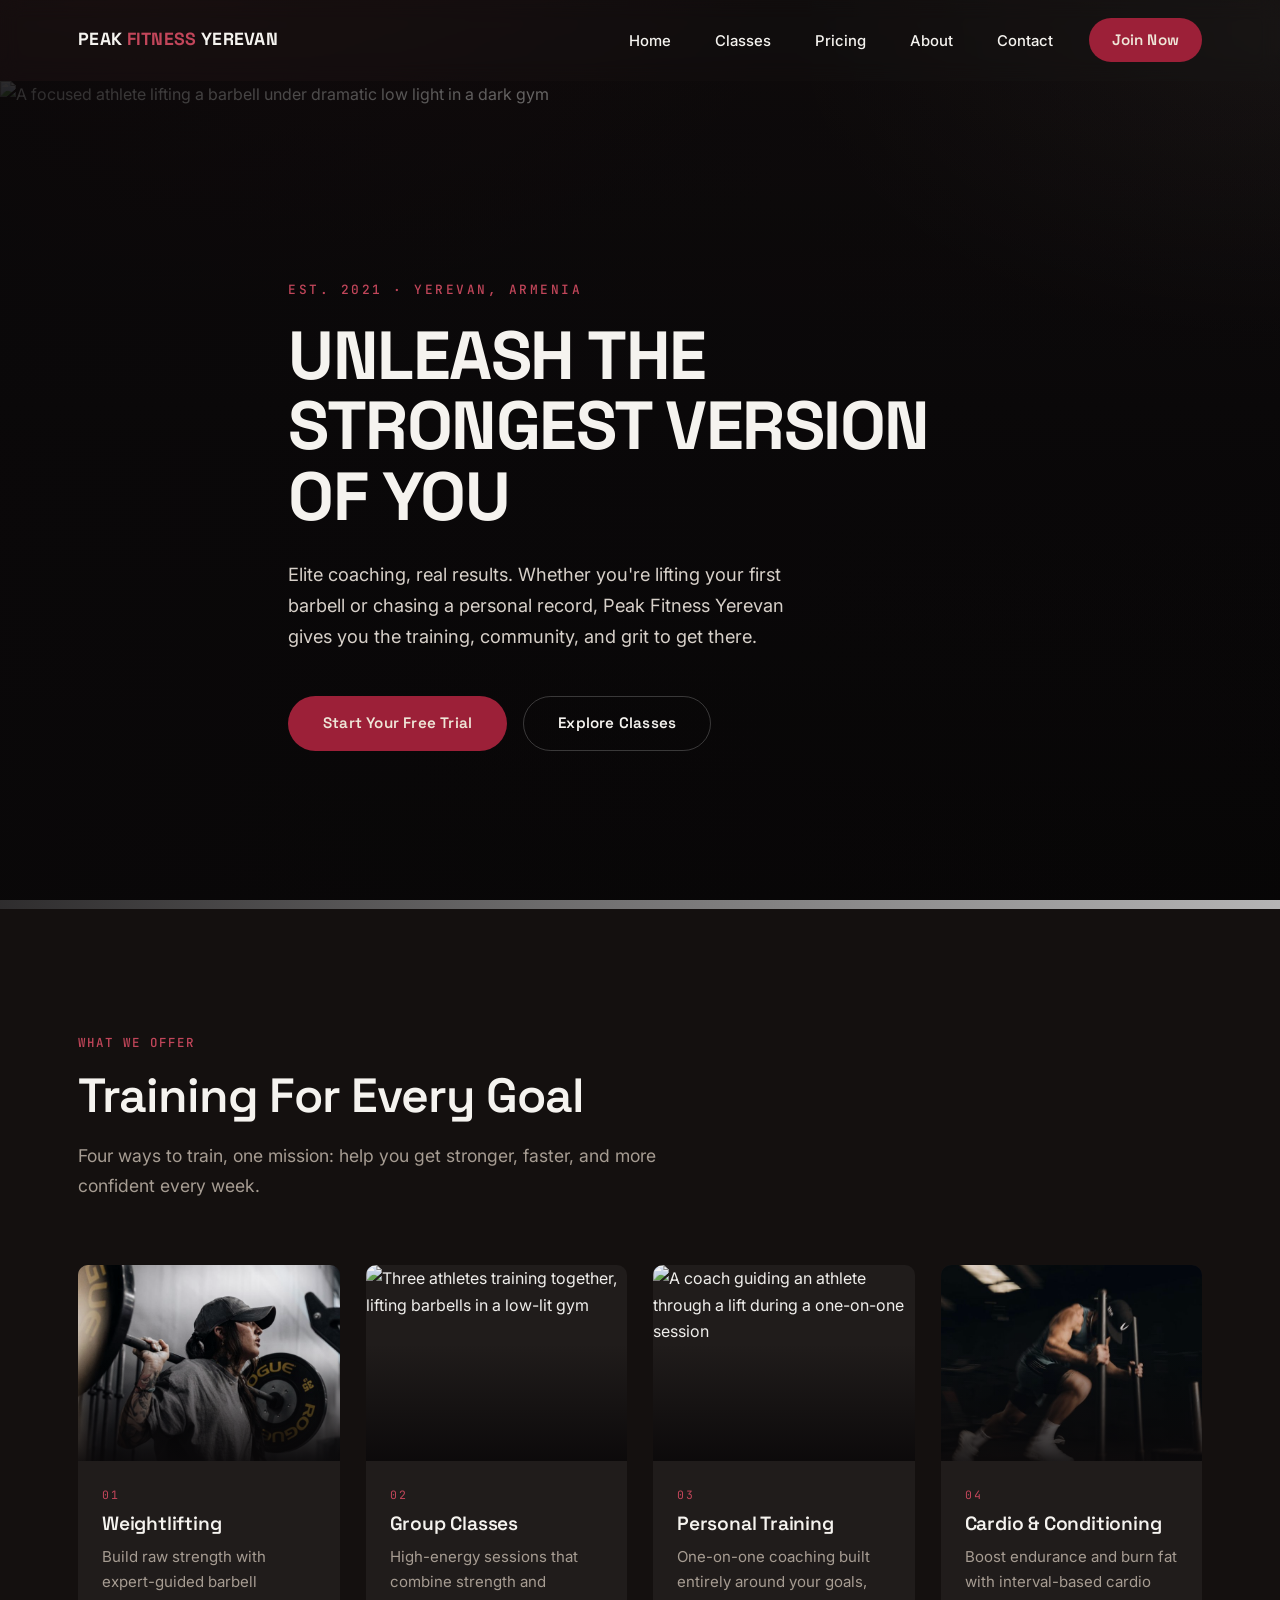
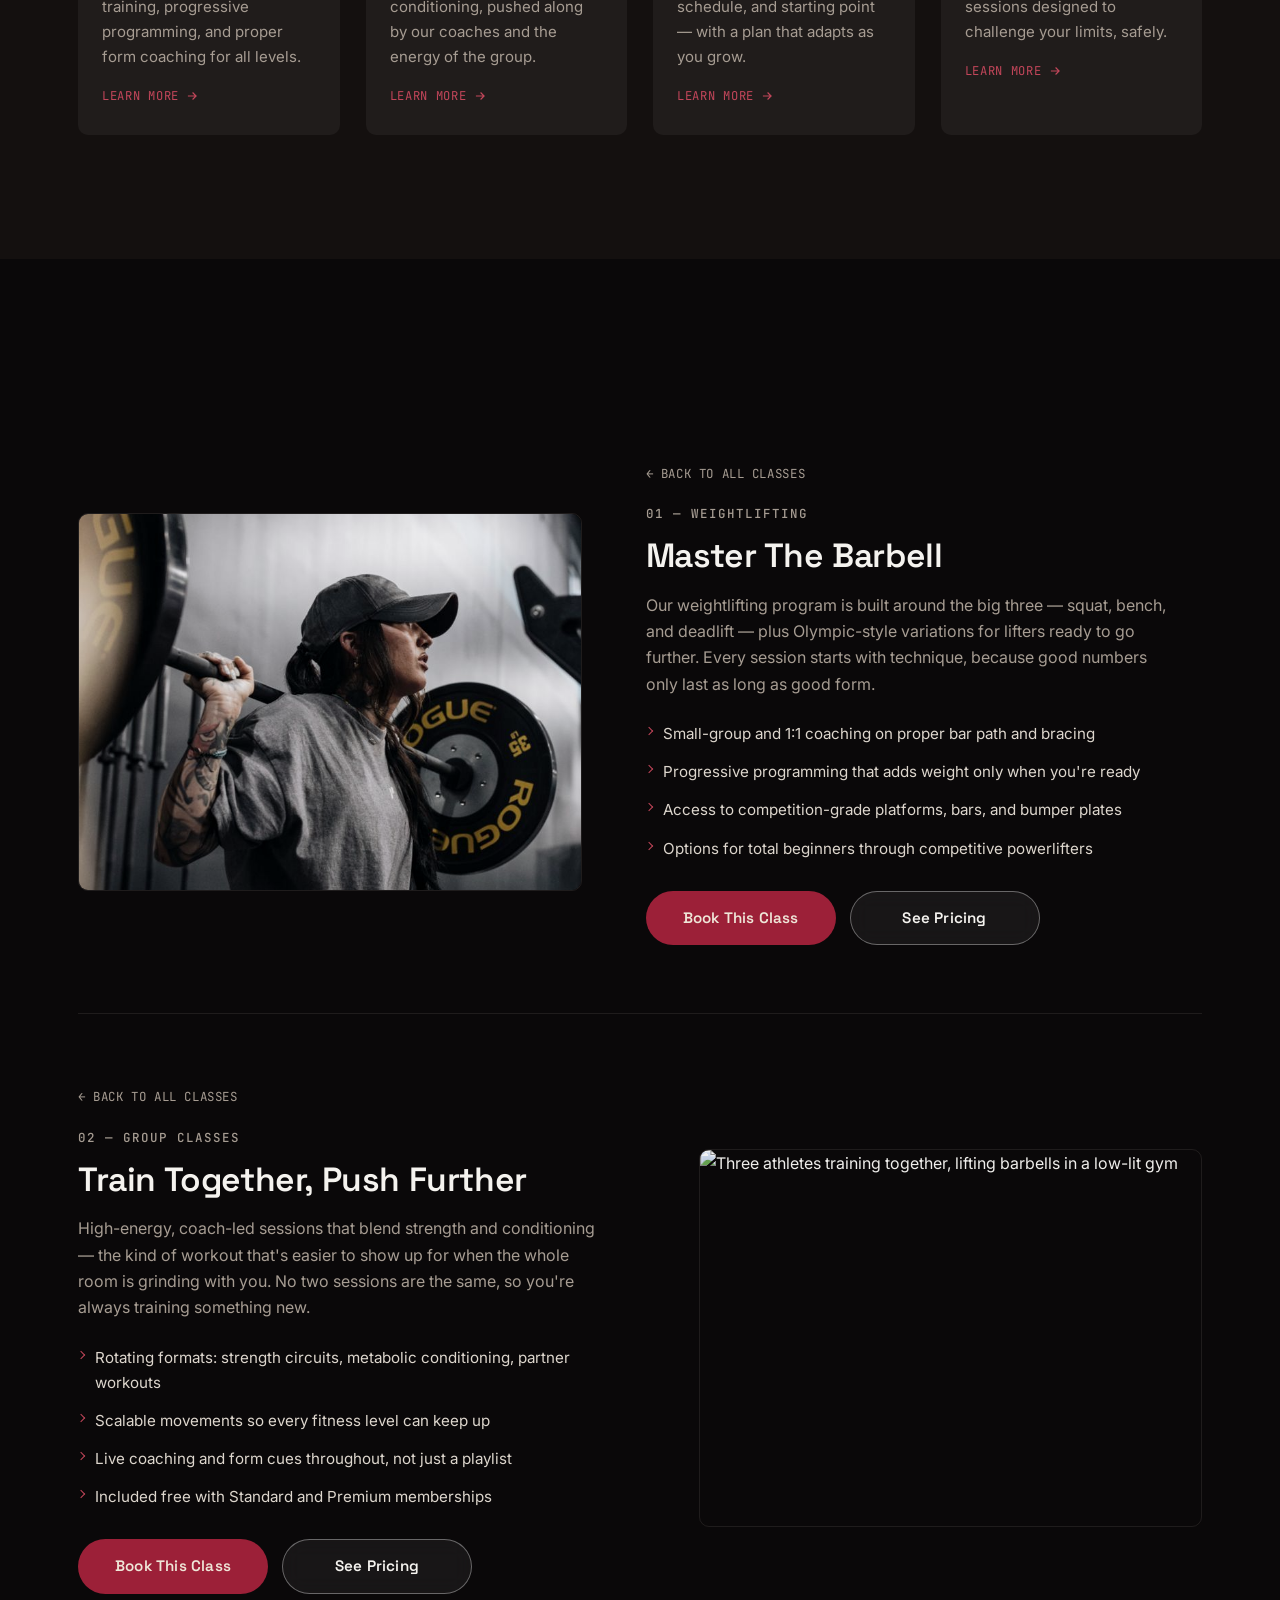
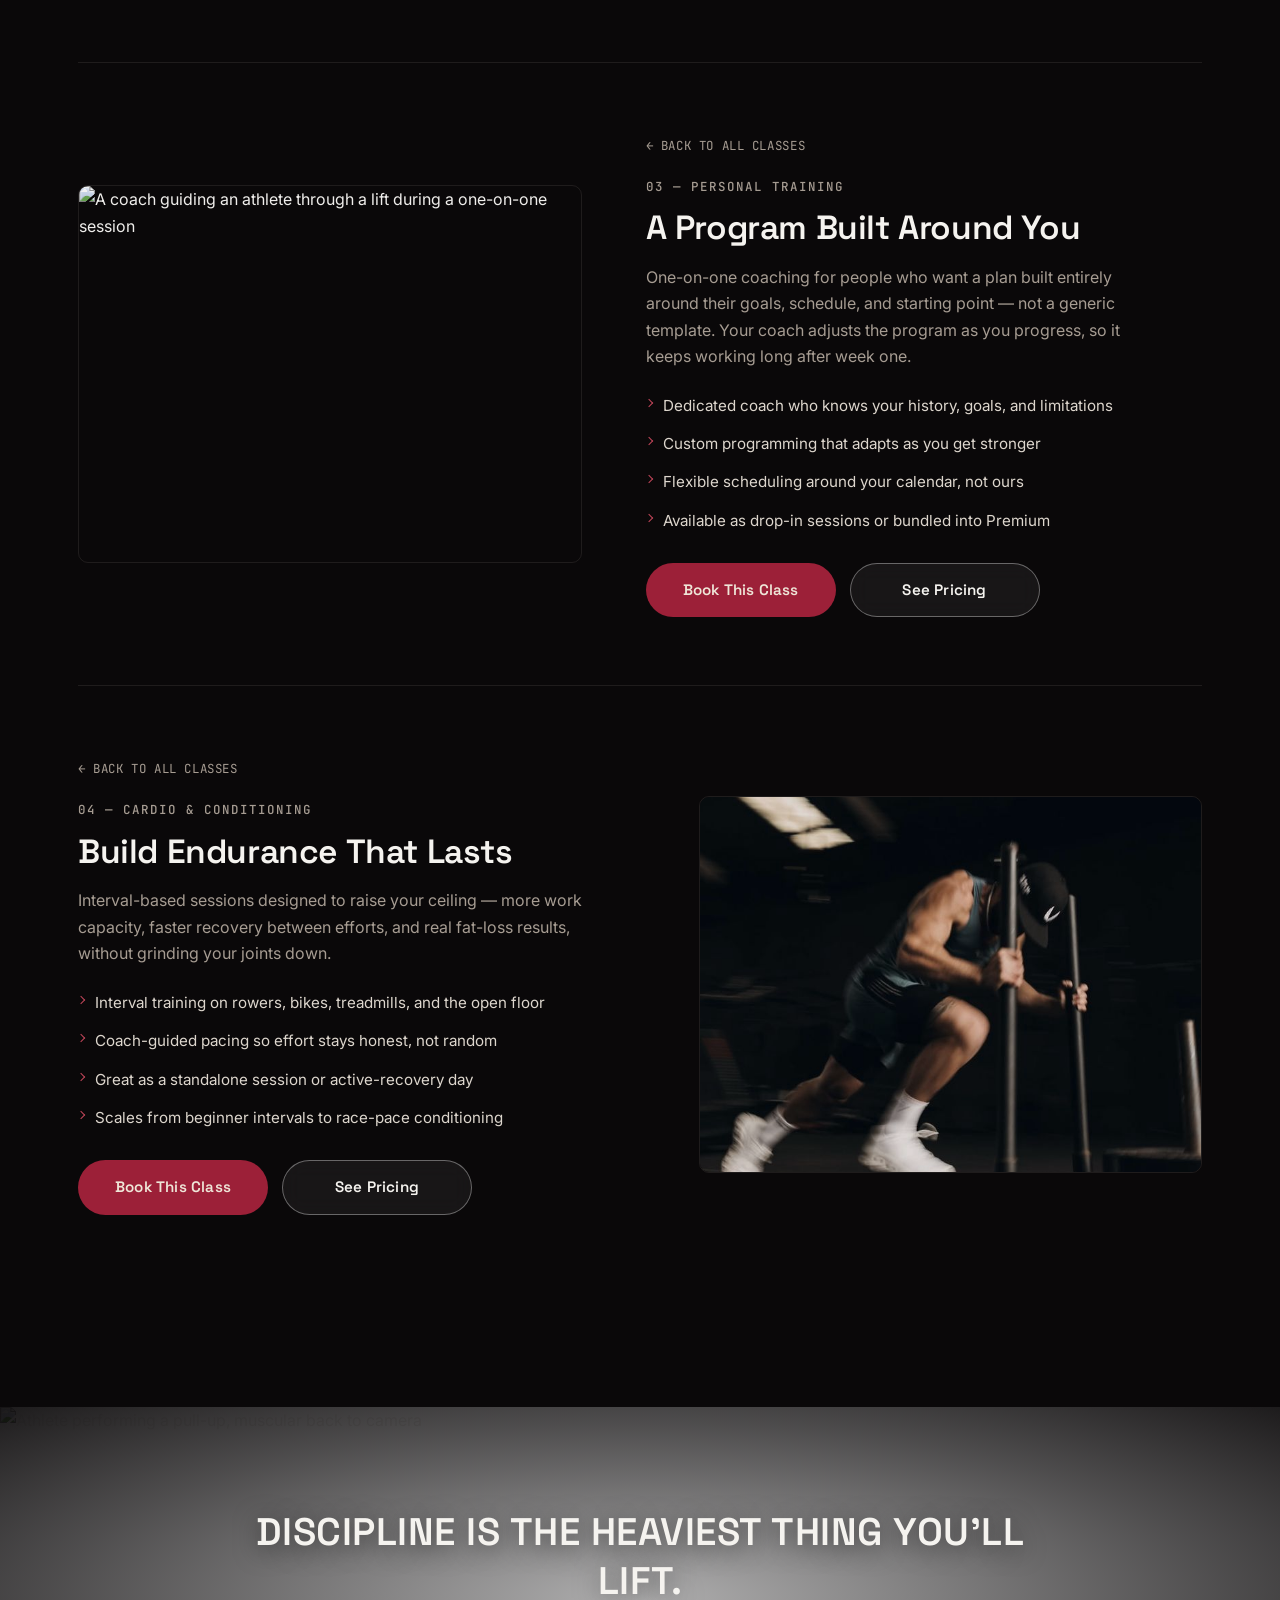
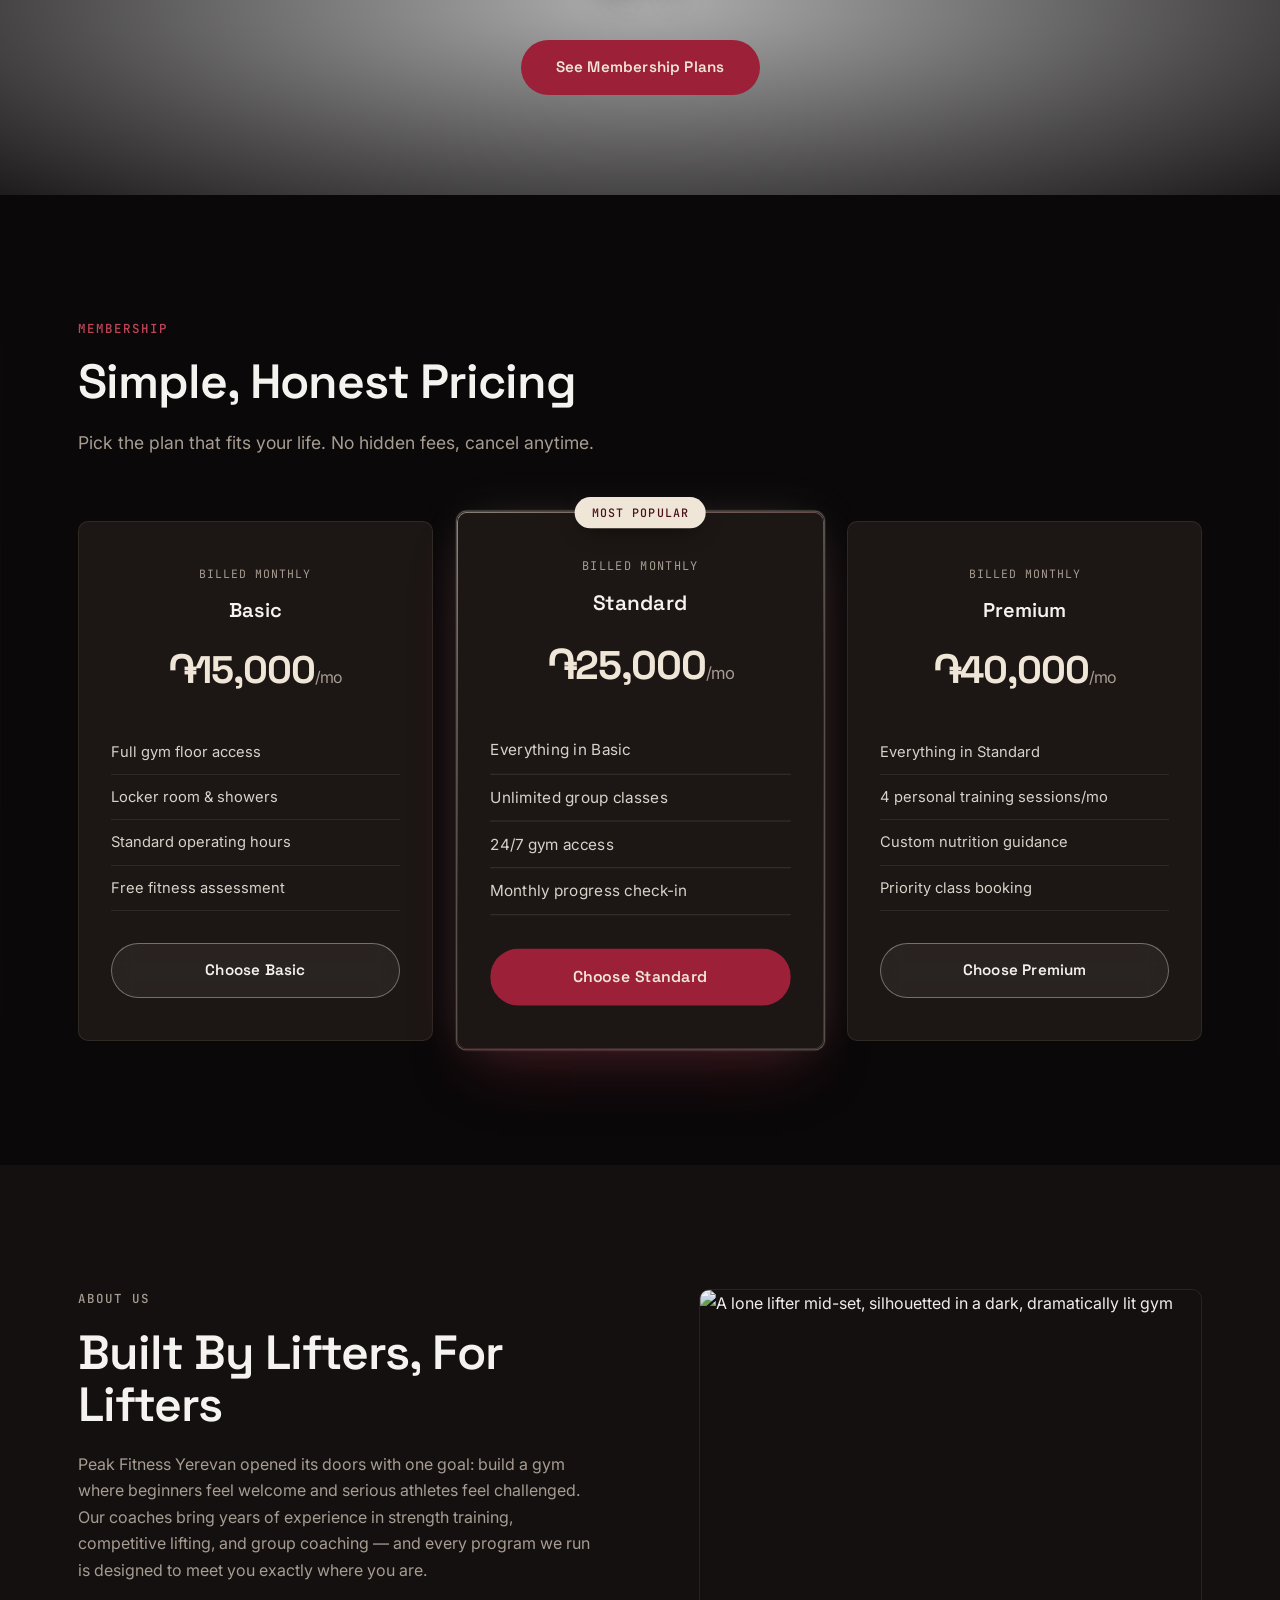
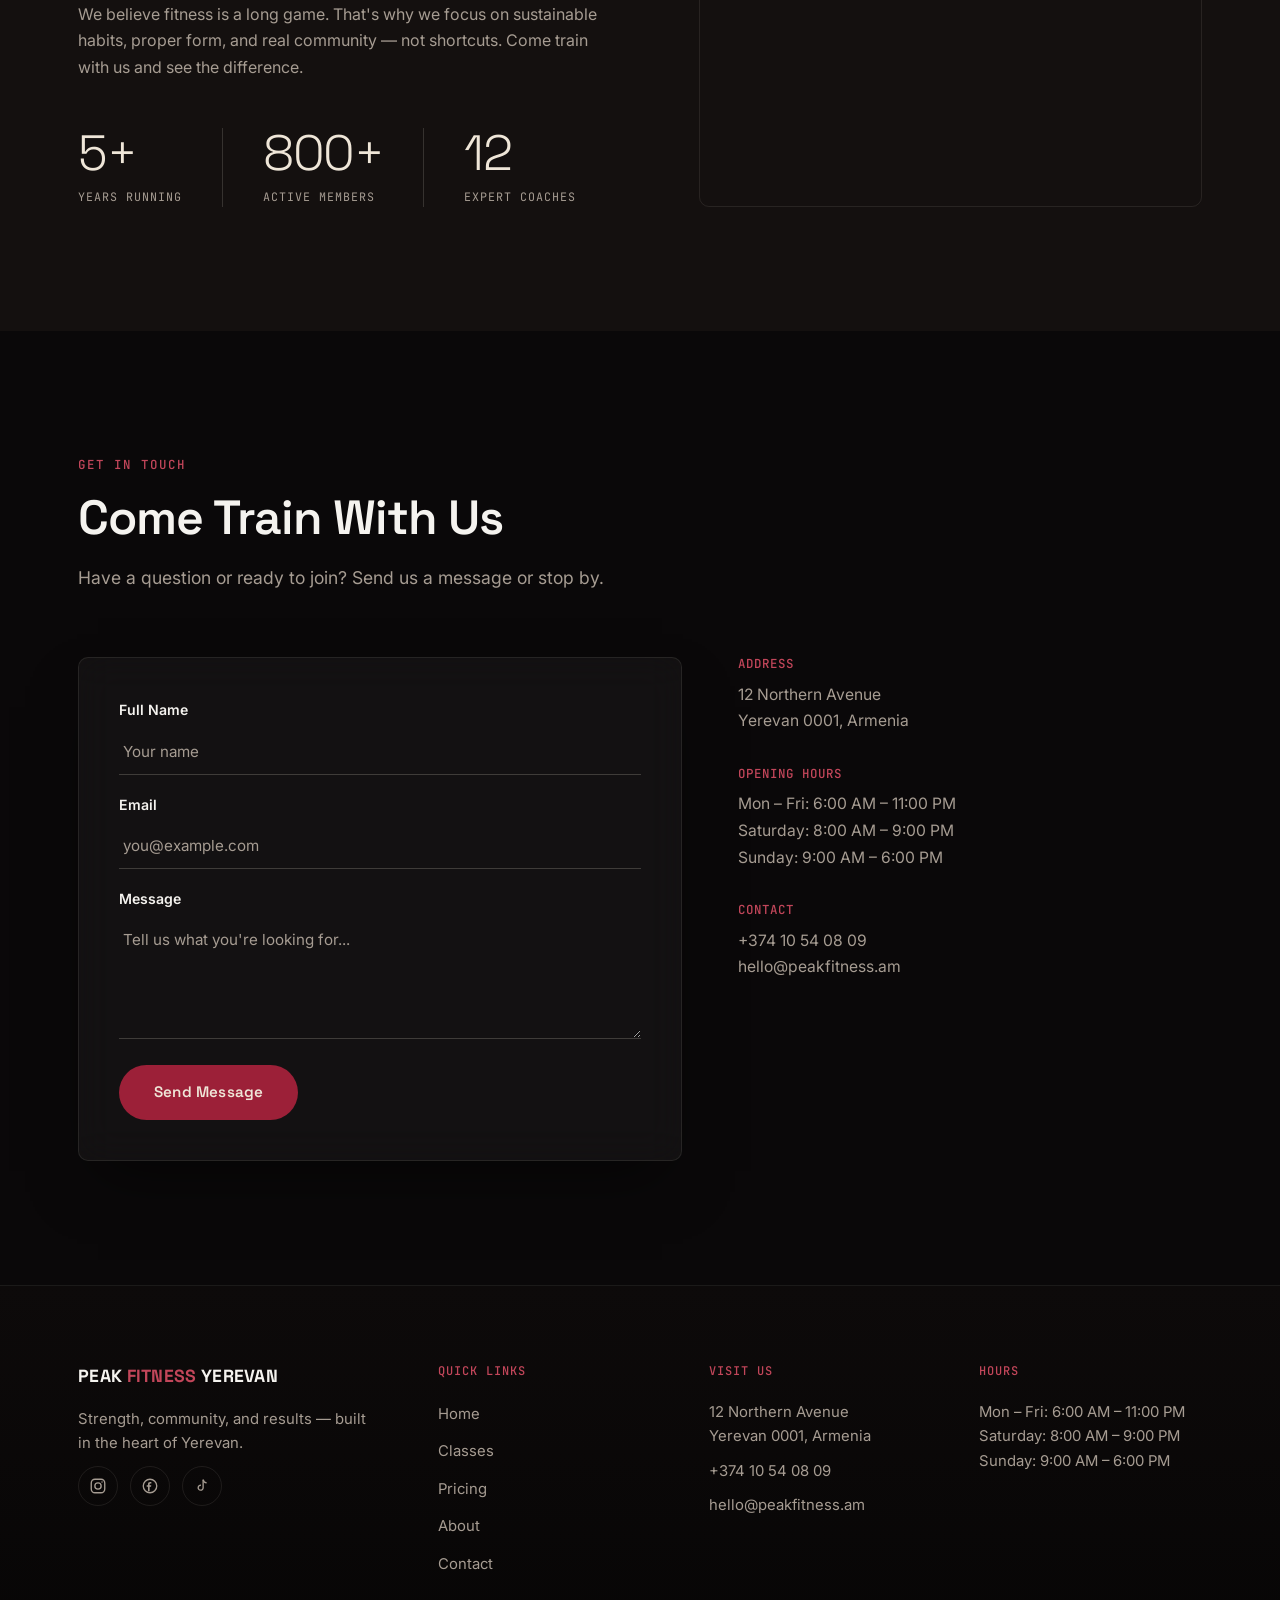
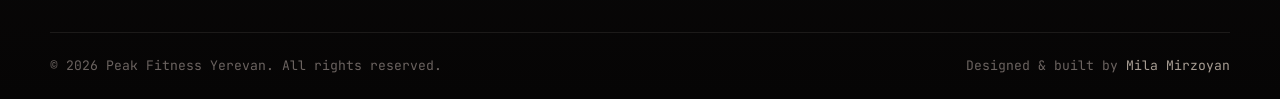
==== commit 5087b8e1: "Even the logo wordmark spacing and add a hover state Space 'PEAK FITNESS YEREVAN' evenly (header + f" ====
--- a/index.html
+++ b/index.html
@@ -18,7 +18,7 @@
   <!-- ===================== HEADER / NAV ===================== -->
   <header class="site-header" id="siteHeader">
     <div class="container header-inner">
-      <a href="#home" class="logo">PEAK<span>FITNESS</span> YEREVAN</a>
+      <a href="#home" class="logo">PEAK <span>FITNESS</span> YEREVAN</a>
 
       <button class="nav-toggle" id="navToggle" aria-label="Toggle navigation" aria-expanded="false">
         <span></span>
@@ -396,7 +396,7 @@
   <footer class="site-footer">
     <div class="container footer-top">
       <div class="footer-col footer-brand">
-        <a href="#home" class="logo">PEAK<span>FITNESS</span> YEREVAN</a>
+        <a href="#home" class="logo">PEAK <span>FITNESS</span> YEREVAN</a>
         <p class="footer-tagline">Strength, community, and results — built in the heart of Yerevan.</p>
         <div class="footer-social">
           <a href="#" class="social-icon" aria-label="Instagram" target="_blank" rel="noopener noreferrer">
--- a/css/style.css
+++ b/css/style.css
@@ -217,7 +217,12 @@
   font-weight: 600;
   font-family: var(--font-heading);
   font-size: 0.95rem;
+  /* Explicit line-height so every button is the same height in every
+     section — without it, .btn inherited different line-heights (e.g. the
+     pricing/contact buttons rendered ~5px shorter than the hero/detail ones). */
+  line-height: 1.5;
   letter-spacing: 0.2px;
+  text-align: center;
   cursor: pointer;
   border: 1.5px solid transparent;
   transition: transform 0.25s var(--ease), background 0.25s var(--ease),
@@ -233,8 +238,12 @@
 
 .btn-primary:hover {
   background: var(--accent-btn-hover);
-  transform: translateY(-2px);
-  box-shadow: 0 12px 26px -14px rgba(0, 0, 0, 0.7);
+  /* Primary CTAs are the clear main action, so they get a more noticeable
+     lift + slight scale + a soft wine glow (secondary/outline buttons keep
+     the restrained lift, so the primary always reads as the stronger cue). */
+  transform: translateY(-3px) scale(1.03);
+  box-shadow: 0 16px 34px -10px rgba(156, 32, 56, 0.55),
+              0 0 0 1px rgba(239, 230, 216, 0.12);
 }
 
 /* Frosted-glass secondary button — sits on photos and dark surfaces
@@ -301,15 +310,24 @@
 }
 
 .logo {
+  display: inline-block;
   font-family: var(--font-heading);
   font-weight: 700;
   font-size: 1.1rem;
   color: var(--white);
   letter-spacing: 0.3px;
+  transition: transform 0.25s var(--ease), text-shadow 0.25s var(--ease);
 }
 
 .logo span {
   color: var(--accent-text);
+}
+
+/* Clickable brand mark gets the same lift + soft wine glow as the primary
+   CTAs, so its hover language is consistent with the main buttons. */
+.logo:hover {
+  transform: translateY(-1px);
+  text-shadow: 0 6px 20px rgba(156, 32, 56, 0.5);
 }
 
 .main-nav {
@@ -723,6 +741,13 @@
   display: flex;
   gap: 14px;
   flex-wrap: wrap;
+}
+
+/* Match the pair to the same width so "Book This Class" and "See Pricing"
+   read as an even set (they already share height/padding/font; only the
+   label lengths differed). */
+.detail-actions .btn {
+  min-width: 190px;
 }
 
 /* =========================================================
@@ -1593,7 +1618,8 @@
     transform: translateY(-6px);
   }
 
-  .hero-actions {
+  .hero-actions,
+  .detail-actions {
     flex-direction: column;
     align-items: stretch;
   }
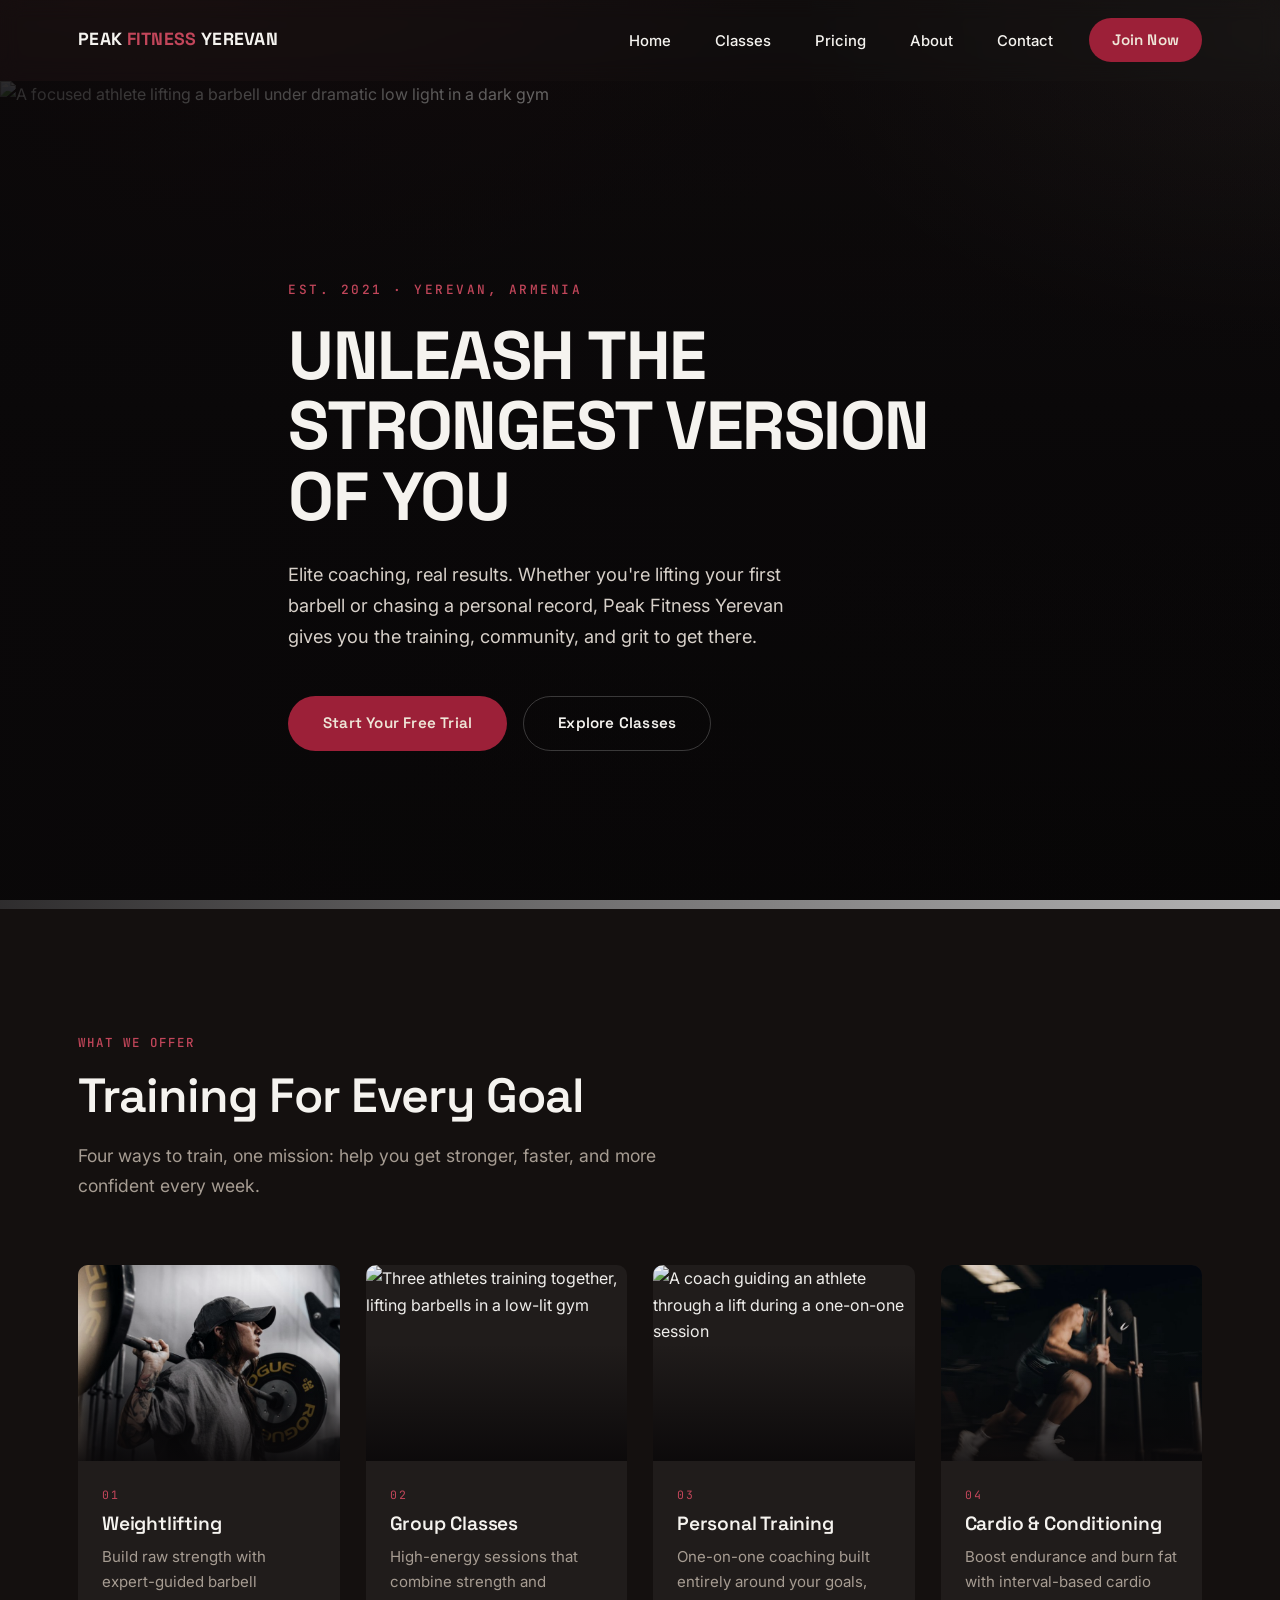
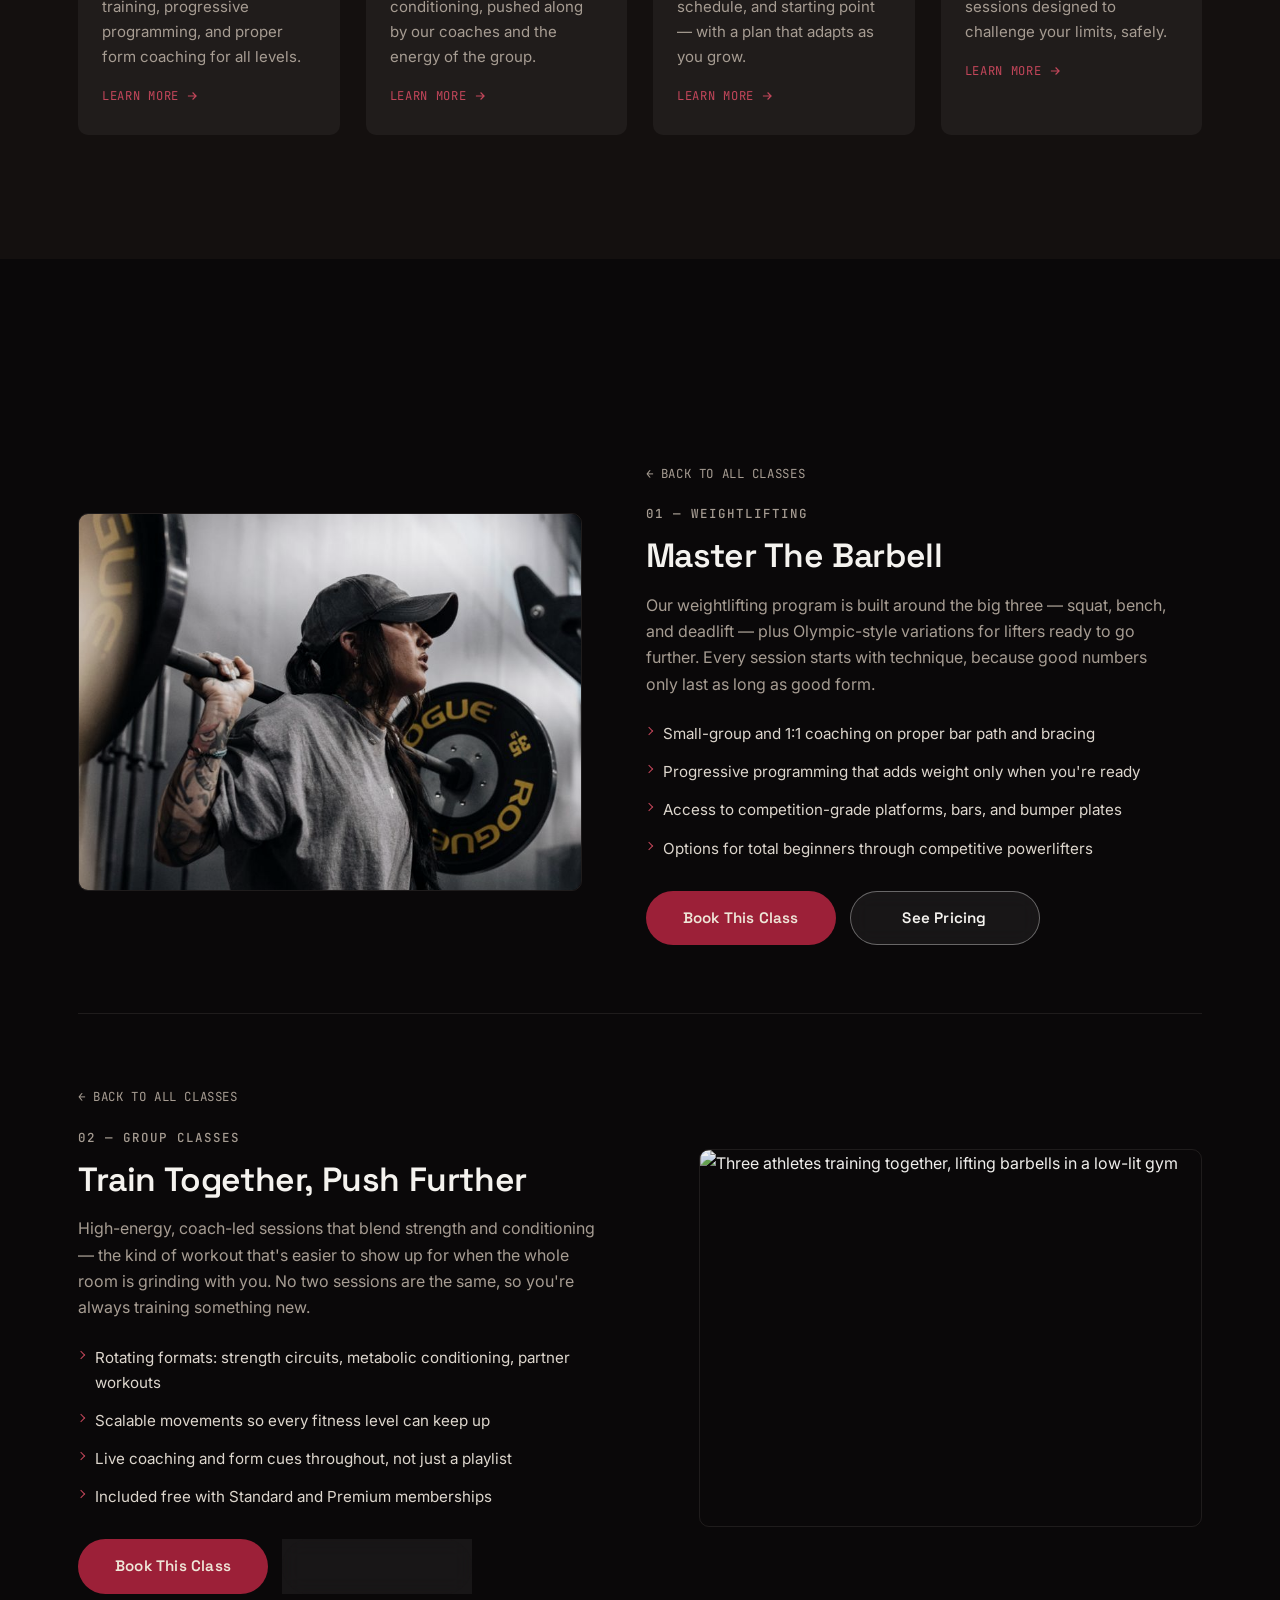
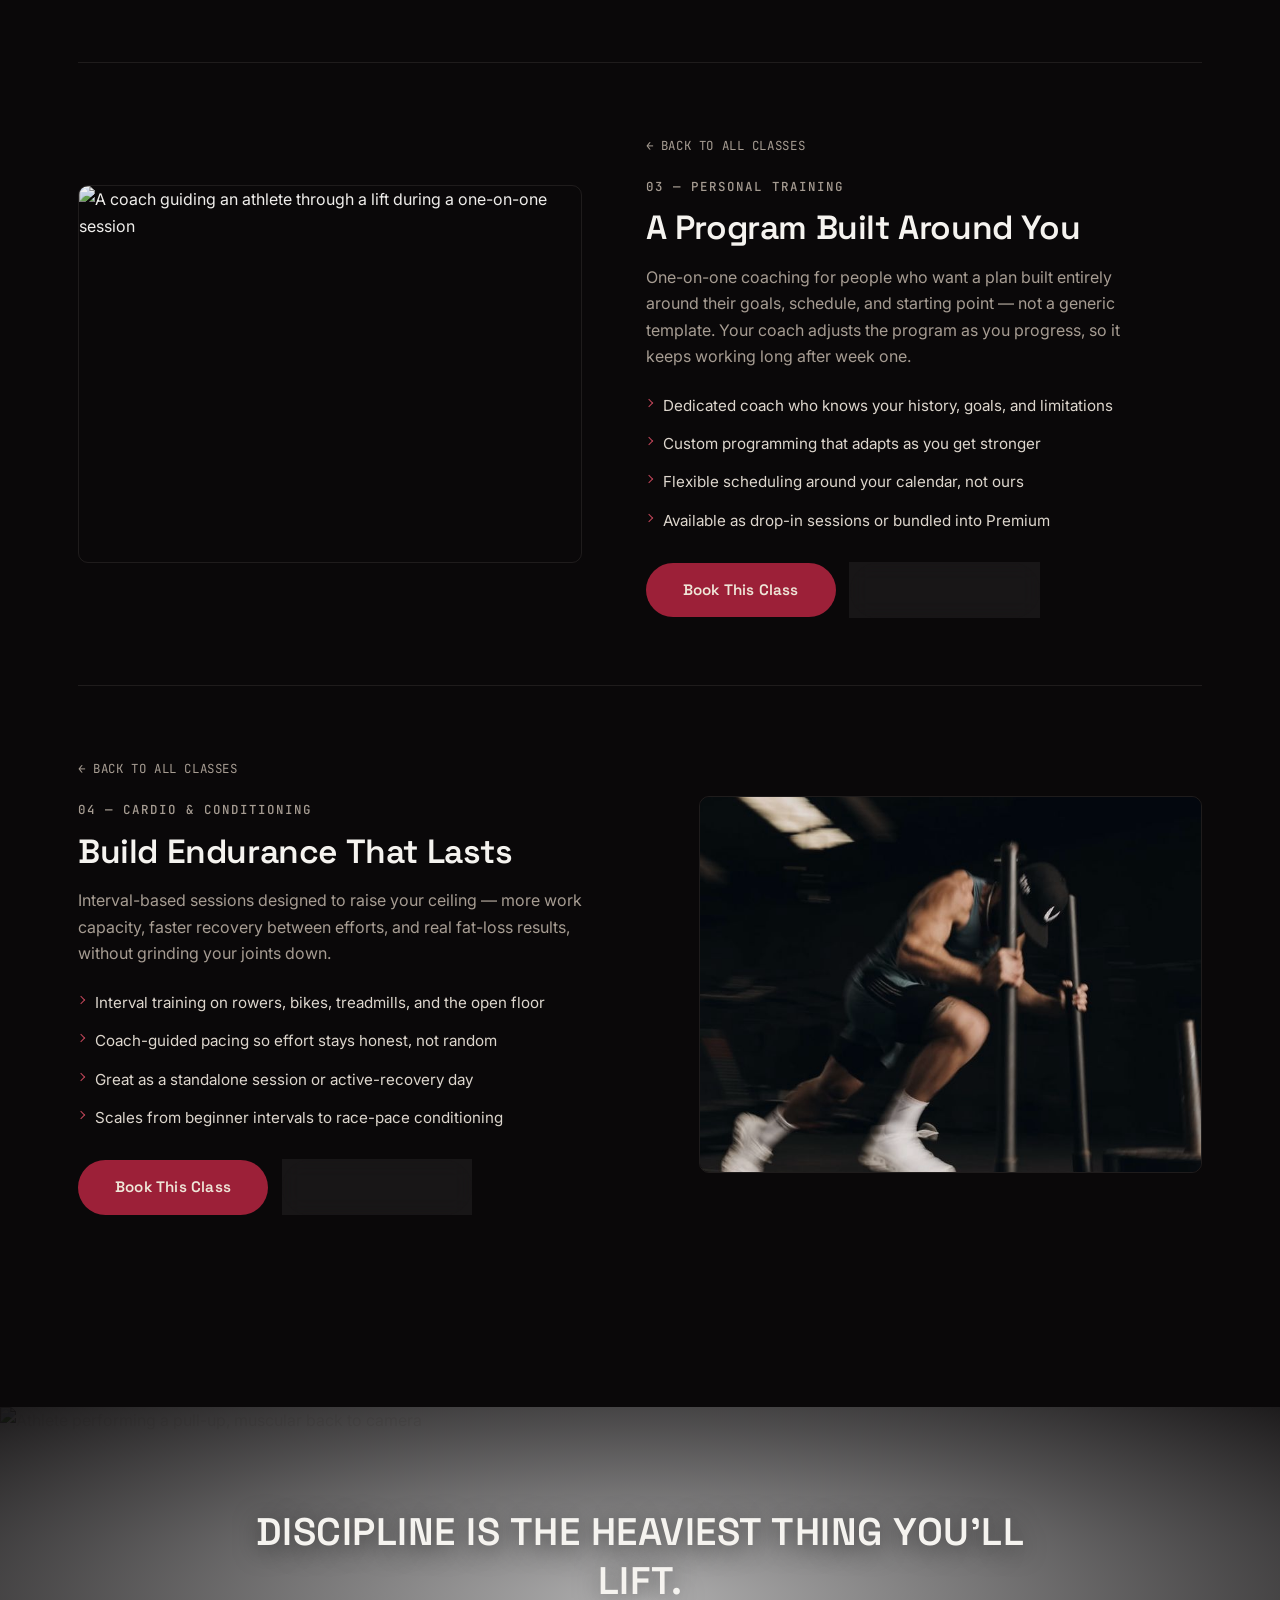
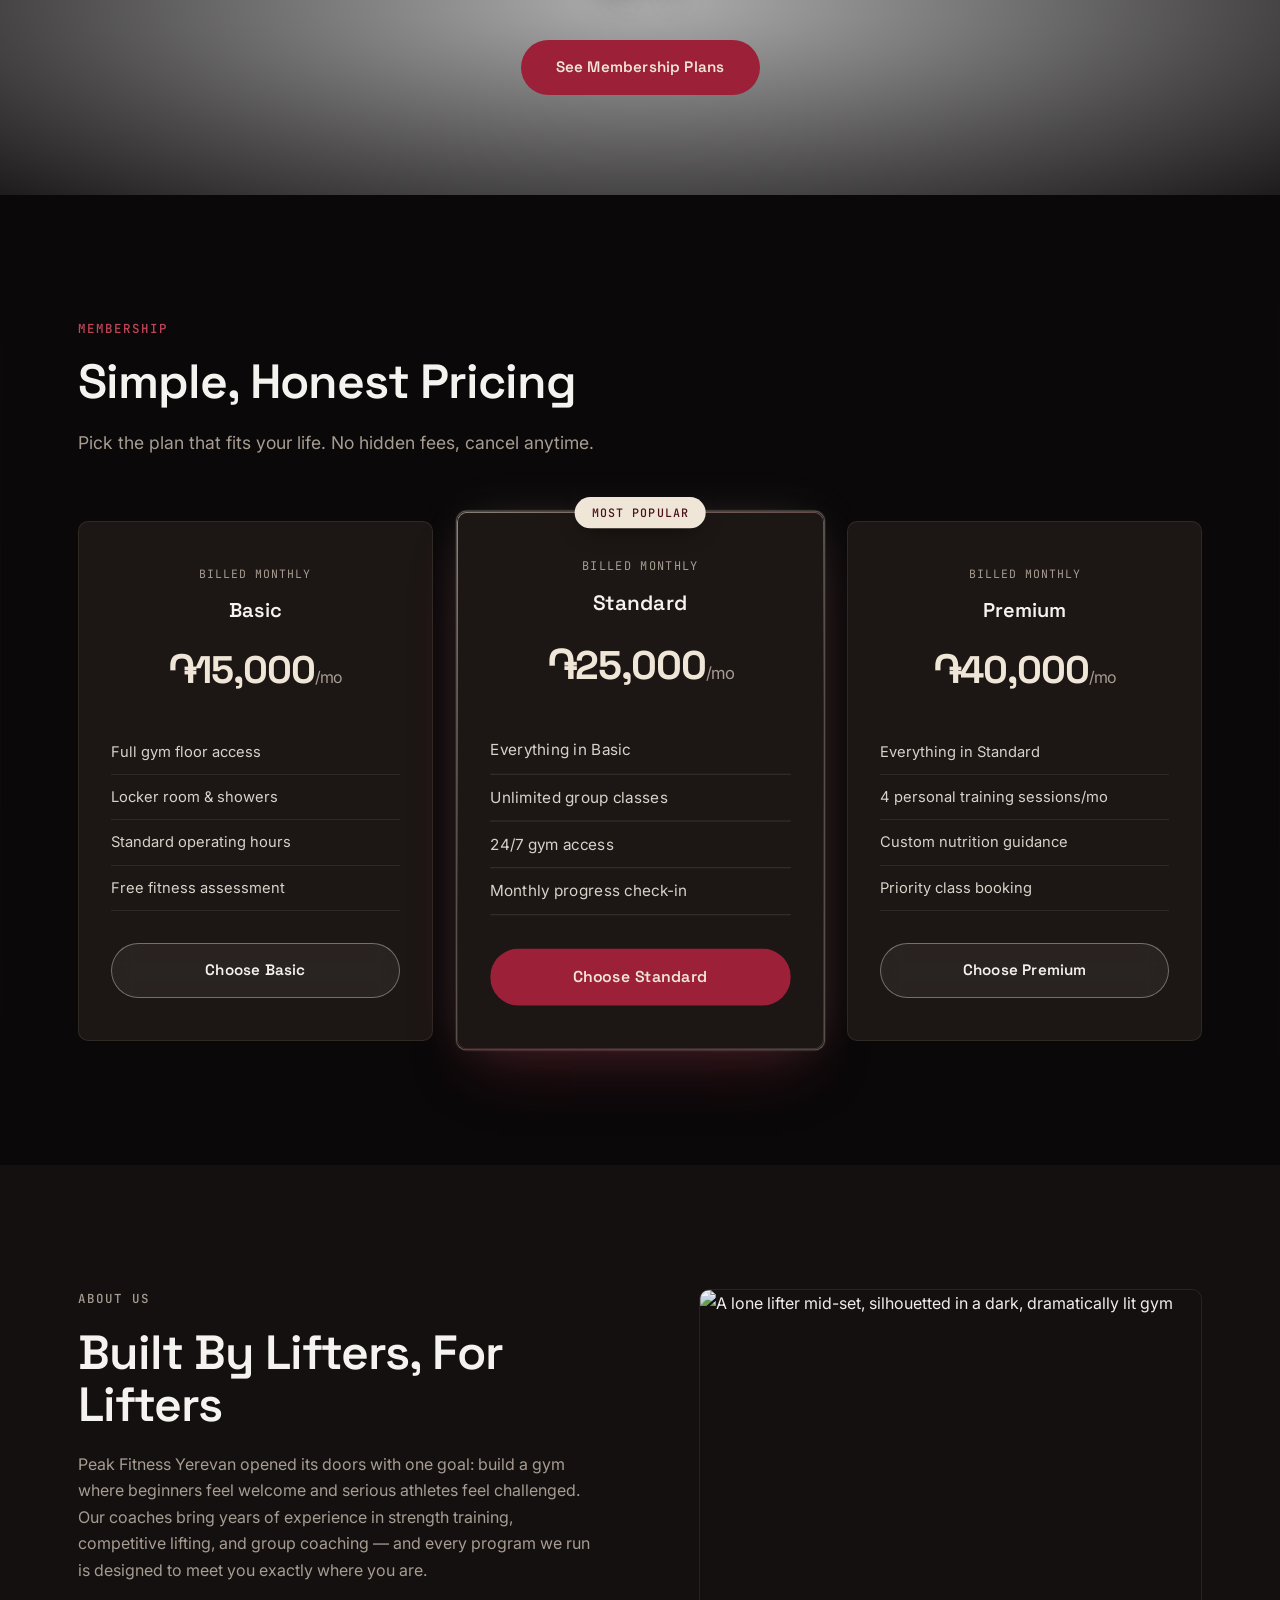
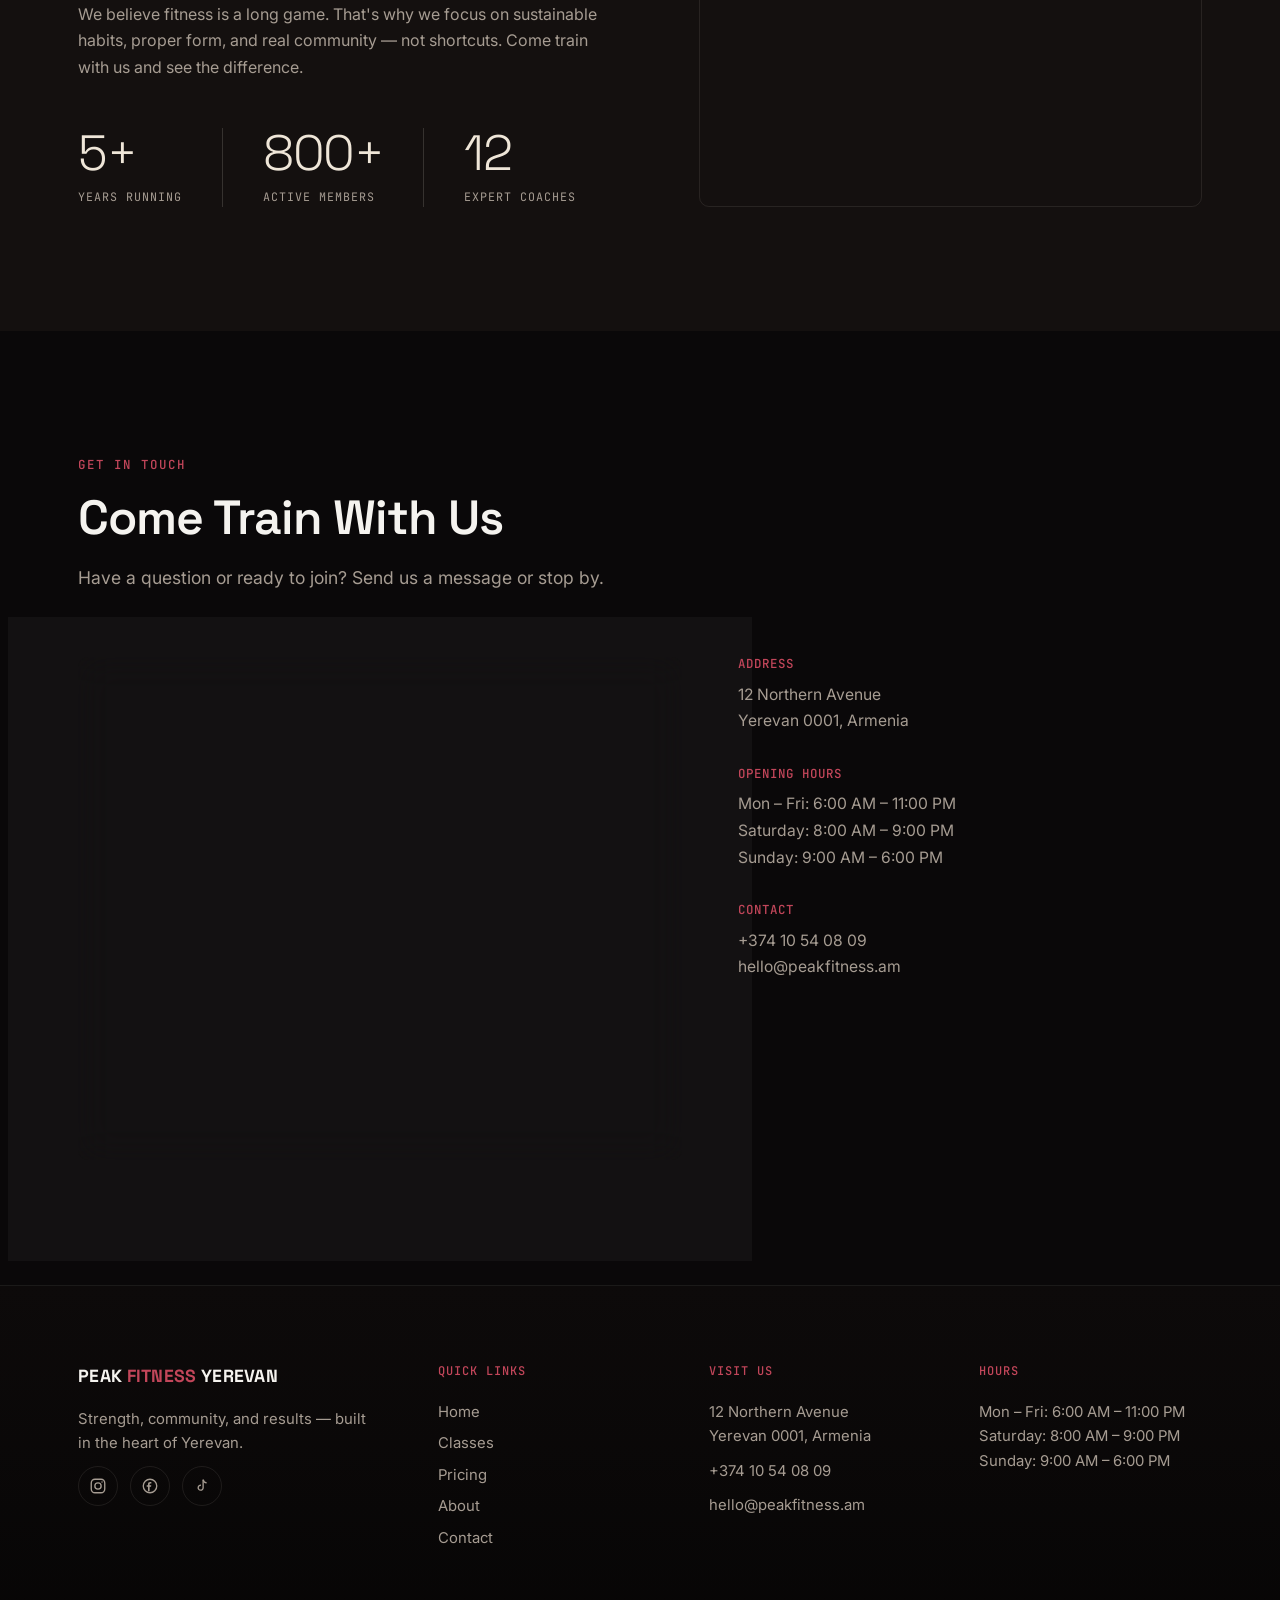
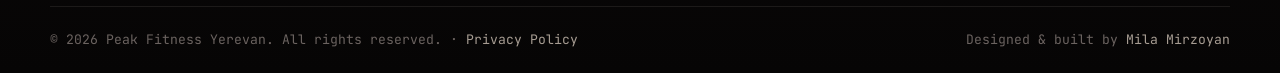
==== commit 04b31262: "Add a Privacy Policy page and footer link New privacy.html styled natively with the site (shared hea" ====
--- a/index.html
+++ b/index.html
@@ -438,7 +438,7 @@
     </div>
 
     <div class="container footer-bottom">
-      <p>&copy; 2026 Peak Fitness Yerevan. All rights reserved.</p>
+      <p>&copy; 2026 Peak Fitness Yerevan. All rights reserved. &middot; <a href="privacy.html">Privacy Policy</a></p>
       <p class="footer-credit">Designed &amp; built by <a href="mailto:milamirzoyan521@gmail.com">Mila Mirzoyan</a></p>
     </div>
   </footer>
--- a/css/style.css
+++ b/css/style.css
@@ -1251,10 +1251,14 @@
 .footer-col ul {
   display: flex;
   flex-direction: column;
-  gap: 11px;
+  gap: 7px;
 }
 
 .footer-col ul a {
+  /* Block so each link's box hugs its own 0.93rem line-height. As inline
+     text the links inherited the <li>'s 16px line-box and rendered ~4px
+     lower than the paragraph text in the other footer columns. */
+  display: block;
   color: var(--ink-muted);
   font-size: 0.93rem;
   transition: color 0.25s var(--ease);
@@ -1295,15 +1299,86 @@
   font-family: var(--font-mono);
 }
 
-/* Subtle designer credit — sits opposite the copyright, same muted
-   register so it reads as a quiet signature, not a call-out. */
-.footer-credit a {
+/* Footer-bottom links (the Privacy Policy link and the designer credit) —
+   a muted register a touch brighter than the copyright text, lifting to
+   white on hover so they read as quiet, tappable links. */
+.footer-bottom a {
   color: var(--ink-muted);
   transition: color 0.25s var(--ease);
 }
 
-.footer-credit a:hover {
+.footer-bottom a:hover {
   color: var(--white);
+}
+
+/* =========================================================
+   PRIVACY / LEGAL PAGE
+   A simple, readable prose column that reuses the site's type
+   scale and wine accent so the standalone page feels native.
+   ========================================================= */
+.legal-inner {
+  max-width: 760px;
+}
+
+.legal-updated {
+  color: var(--ink-muted);
+  font-family: var(--font-mono);
+  font-size: 0.8rem;
+  letter-spacing: 0.5px;
+  margin-top: -6px;
+  margin-bottom: 40px;
+}
+
+.legal-body p {
+  color: var(--ink-muted);
+  line-height: 1.75;
+  margin-bottom: 18px;
+  max-width: 68ch;
+}
+
+.legal-body strong {
+  color: var(--white);
+  font-weight: 600;
+}
+
+.legal-body h2 {
+  font-size: 1.25rem;
+  letter-spacing: -0.3px;
+  margin-top: 40px;
+  margin-bottom: 14px;
+}
+
+.legal-body a {
+  color: var(--accent-text);
+  transition: color 0.25s var(--ease);
+}
+
+.legal-body a:hover {
+  color: var(--white);
+}
+
+.legal-list {
+  margin: 0 0 18px;
+}
+
+.legal-list li {
+  position: relative;
+  padding-left: 22px;
+  color: var(--ink-muted);
+  line-height: 1.9;
+}
+
+/* Same small accent chevron used by the class-detail lists */
+.legal-list li::before {
+  content: '';
+  position: absolute;
+  left: 3px;
+  top: 12px;
+  width: 6px;
+  height: 6px;
+  border-right: 1.6px solid var(--accent-text);
+  border-bottom: 1.6px solid var(--accent-text);
+  transform: rotate(-45deg);
 }
 
 /* =========================================================
